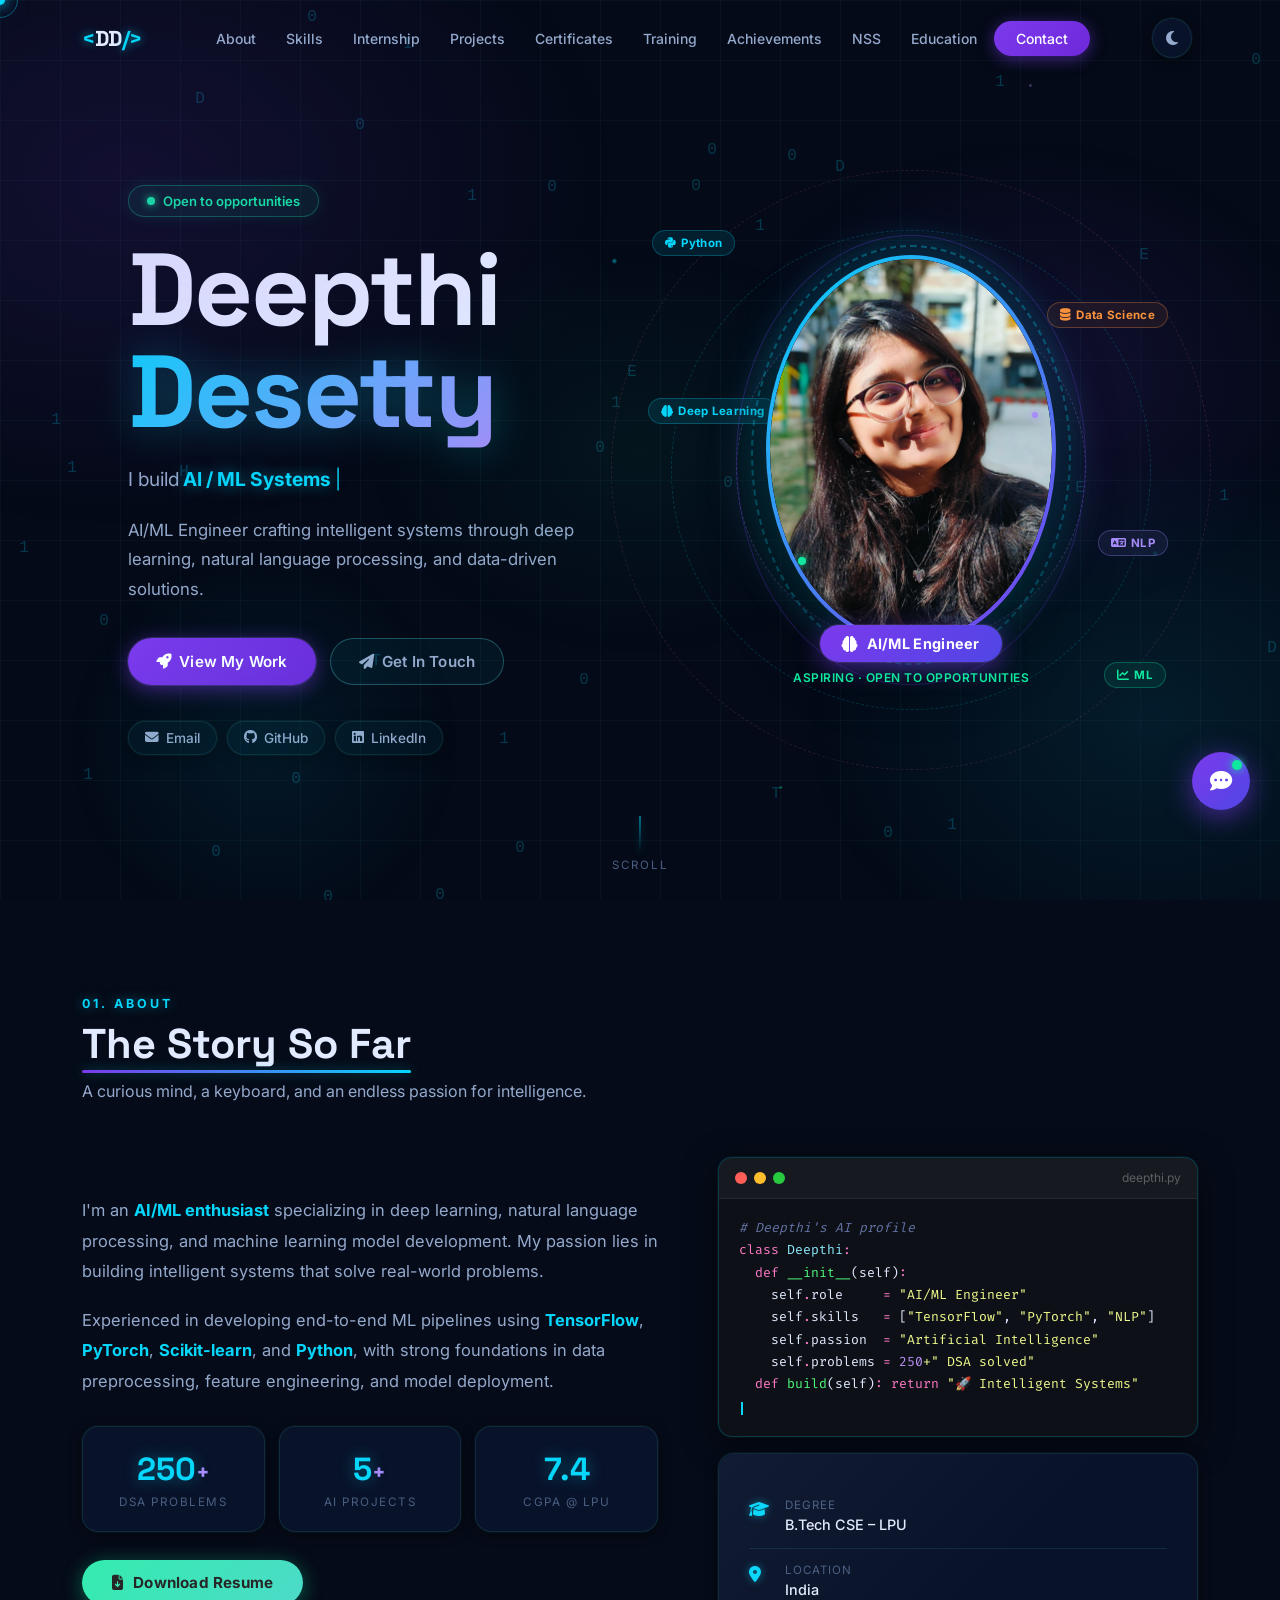
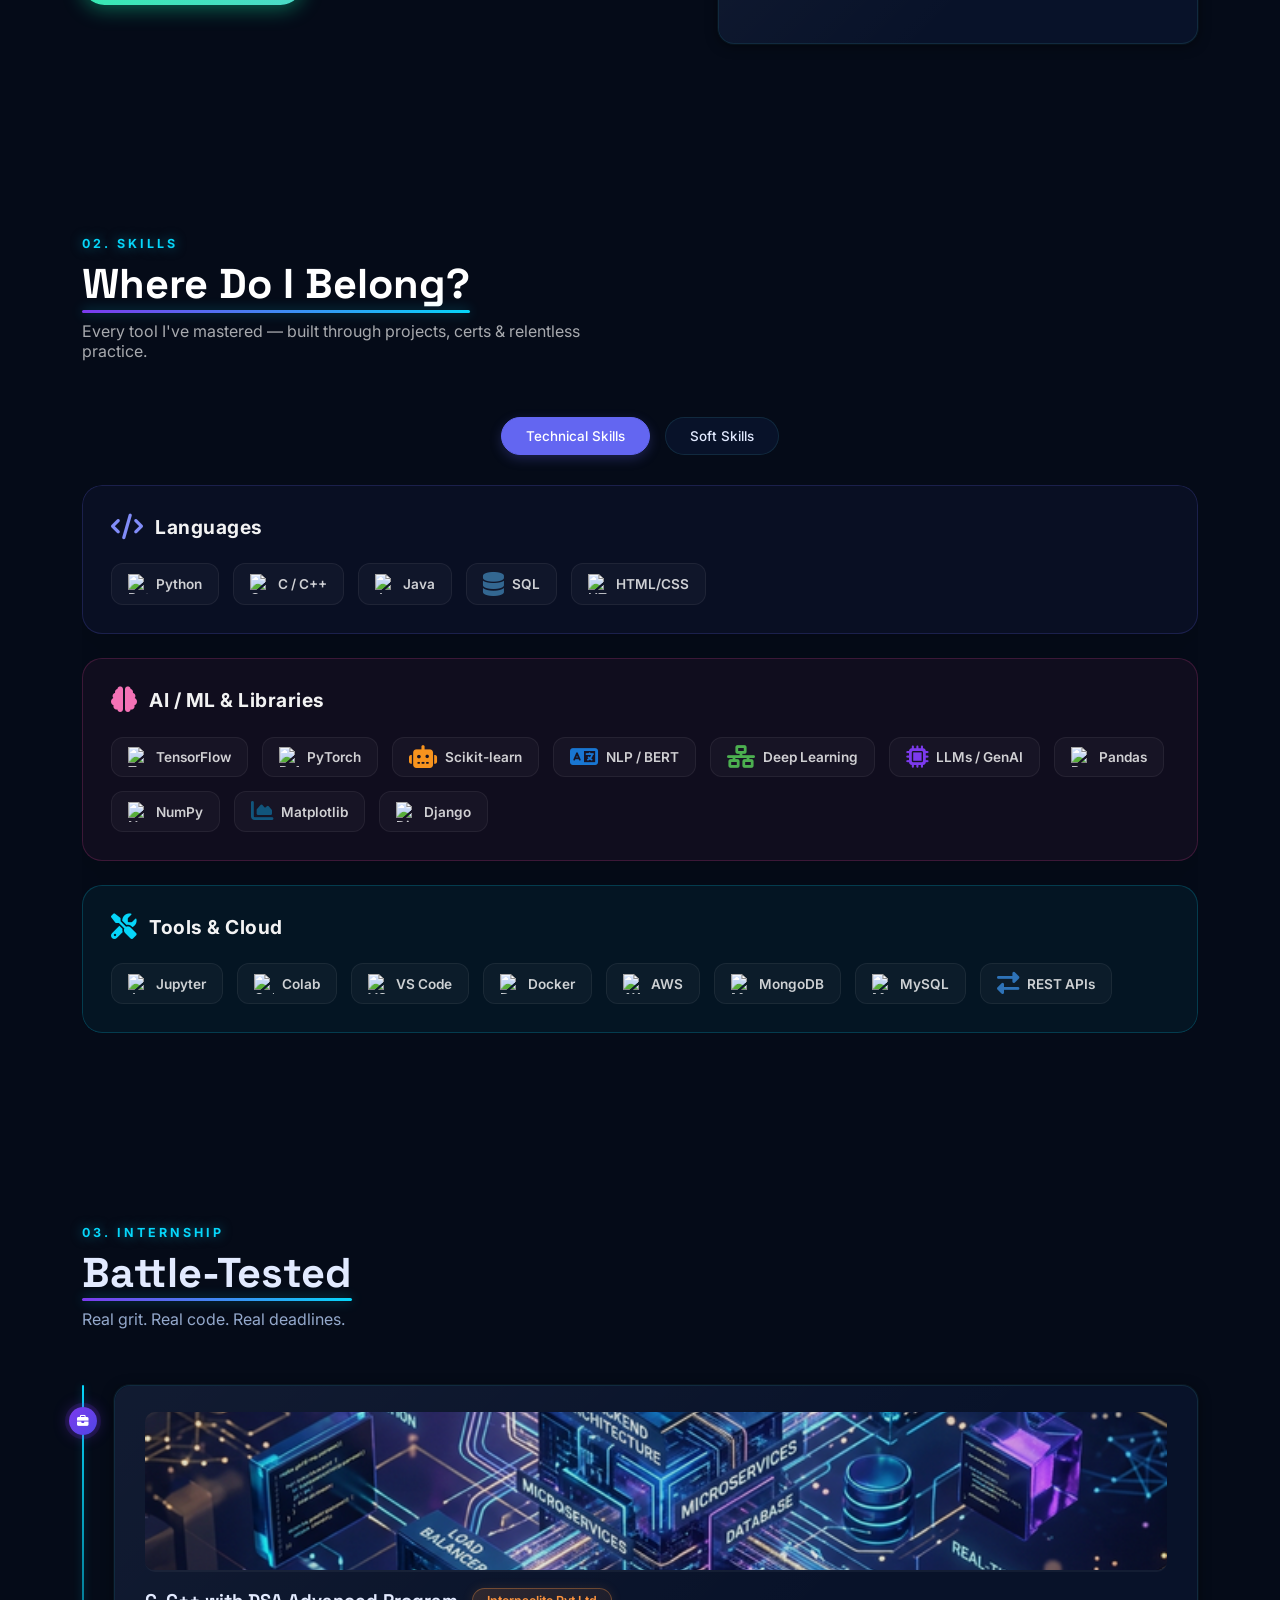
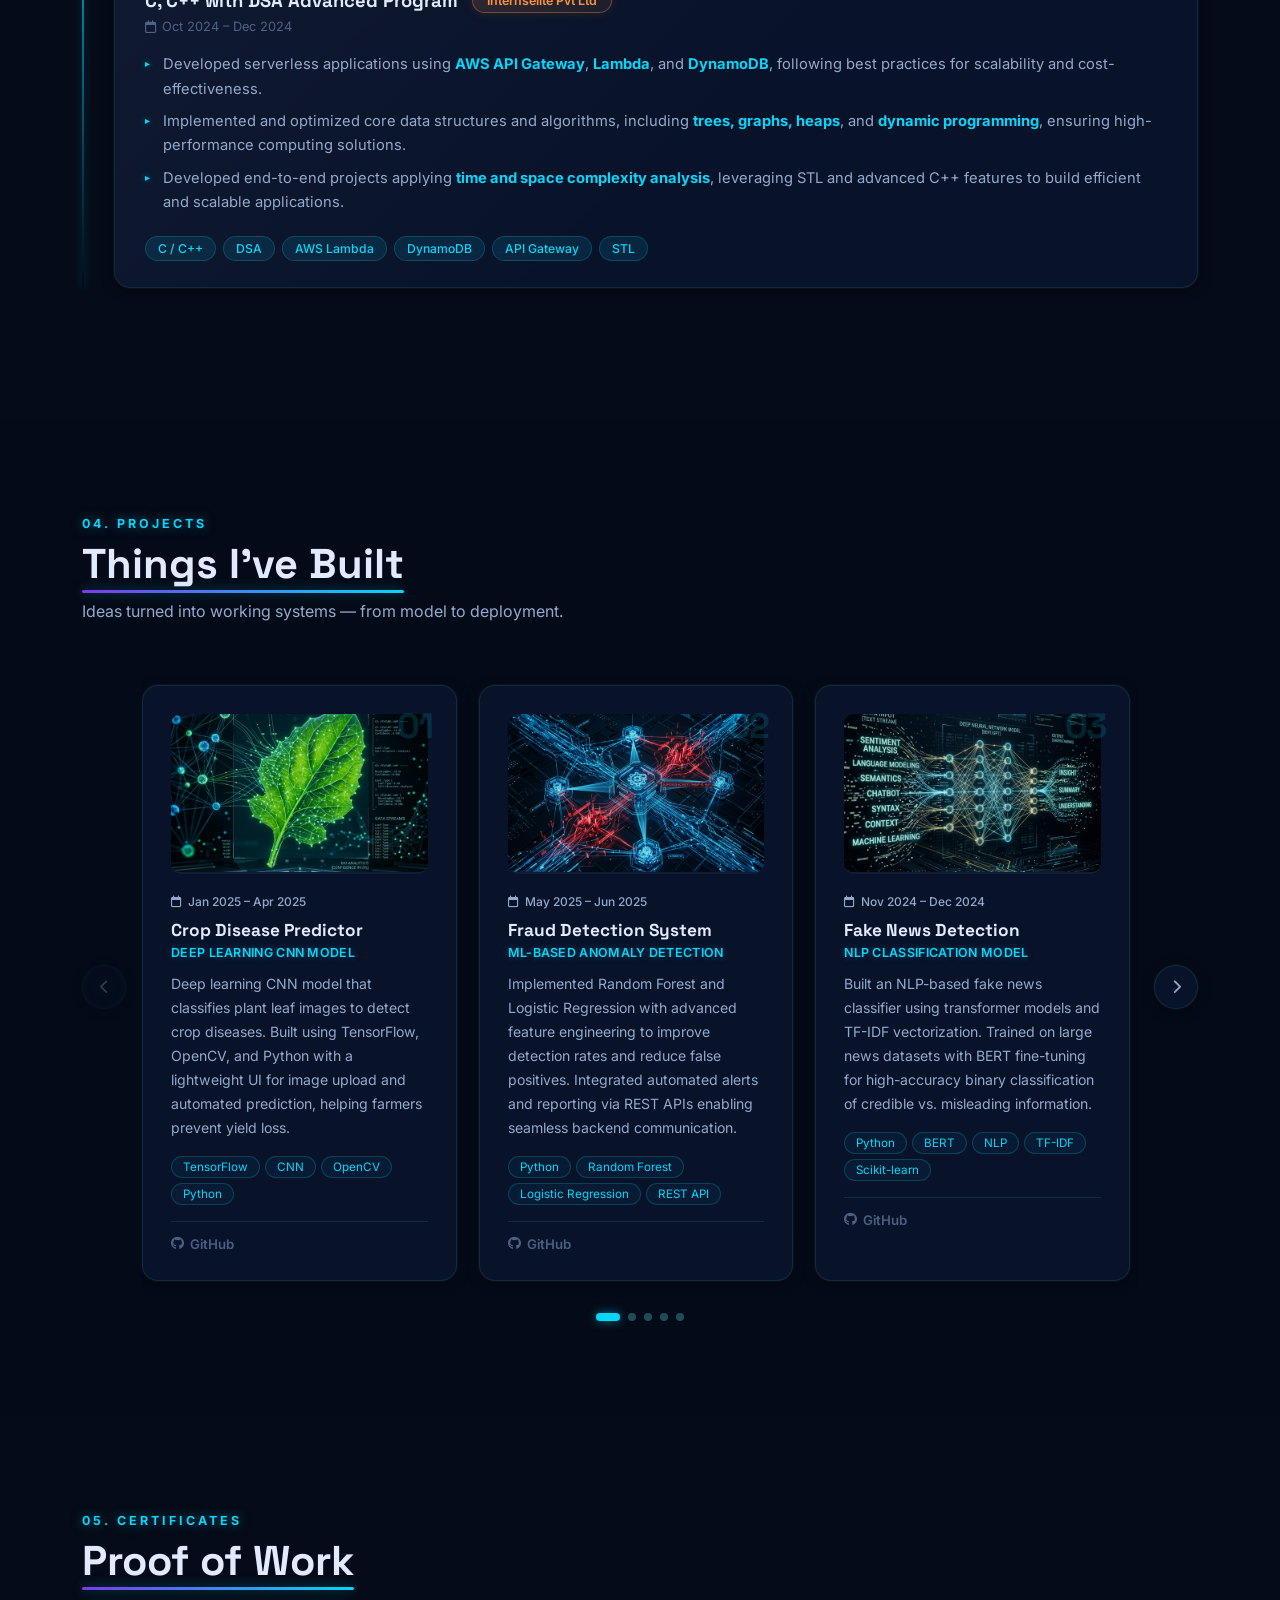
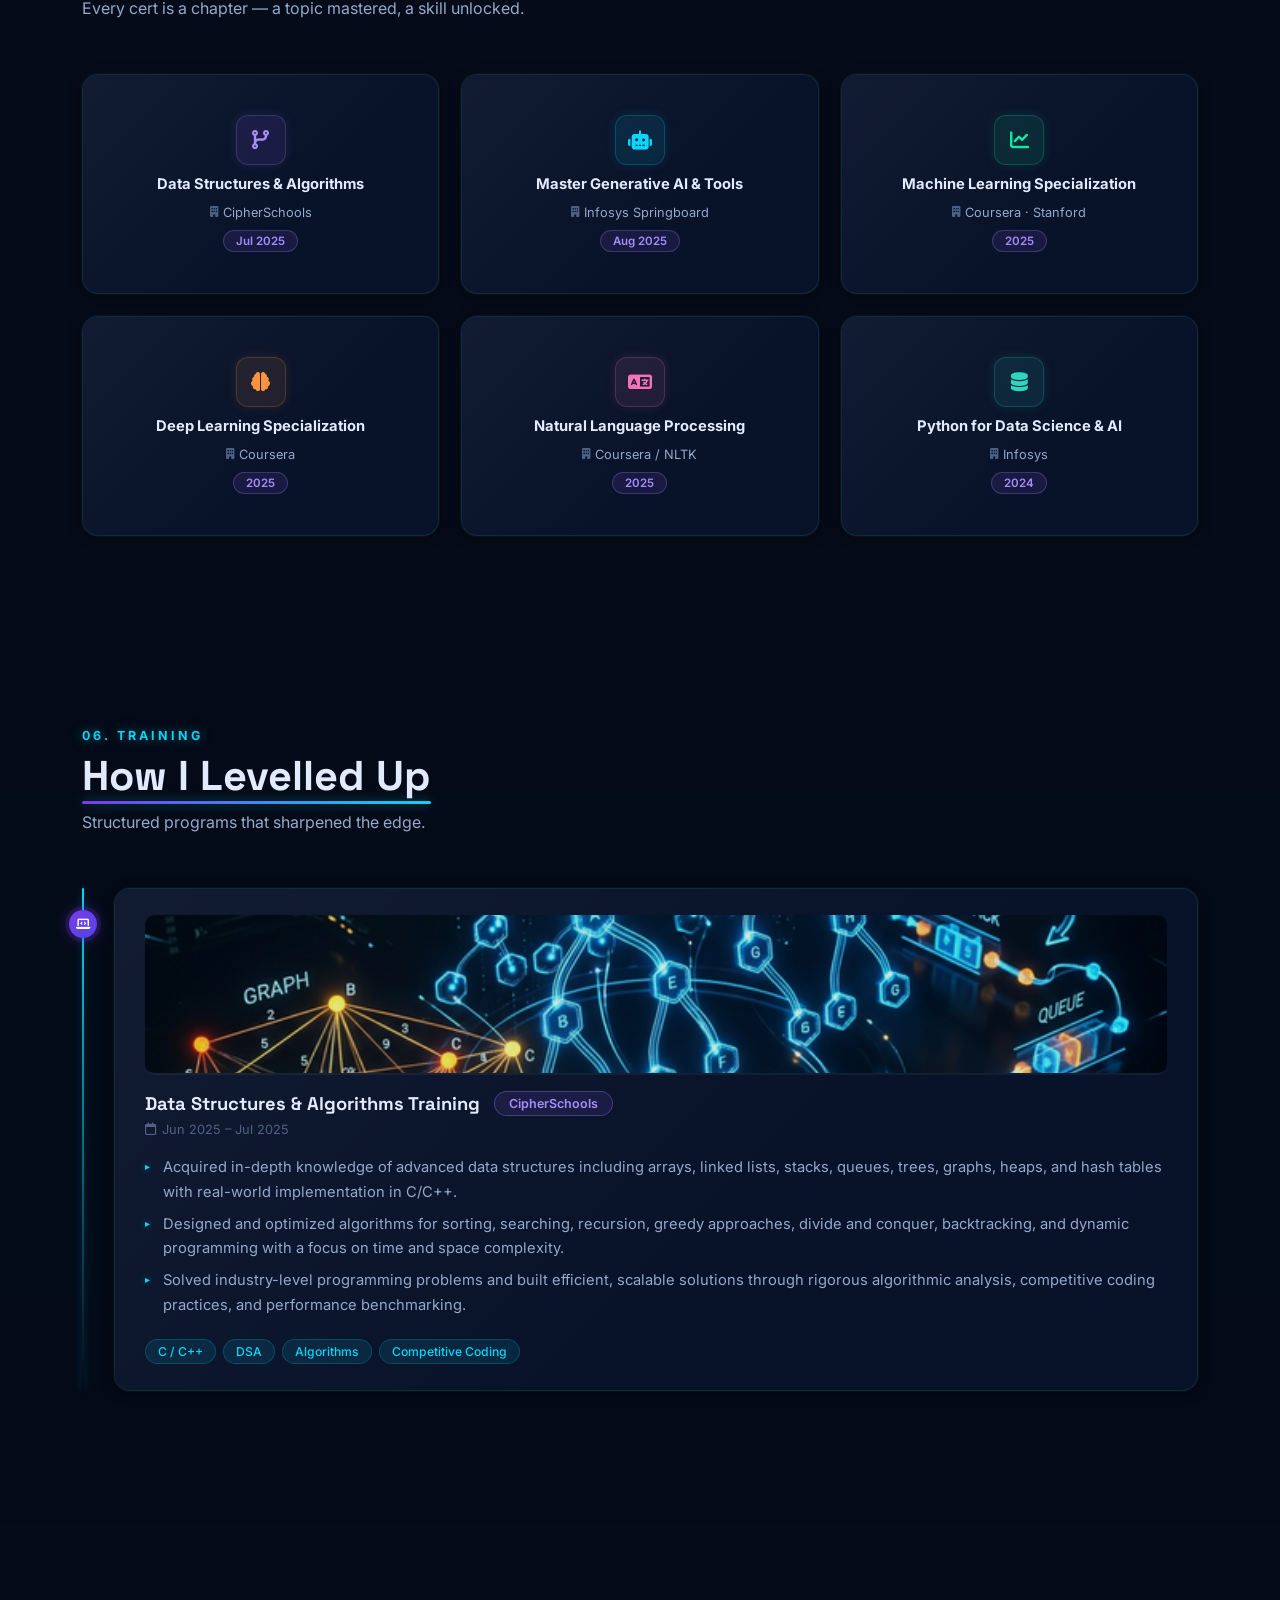
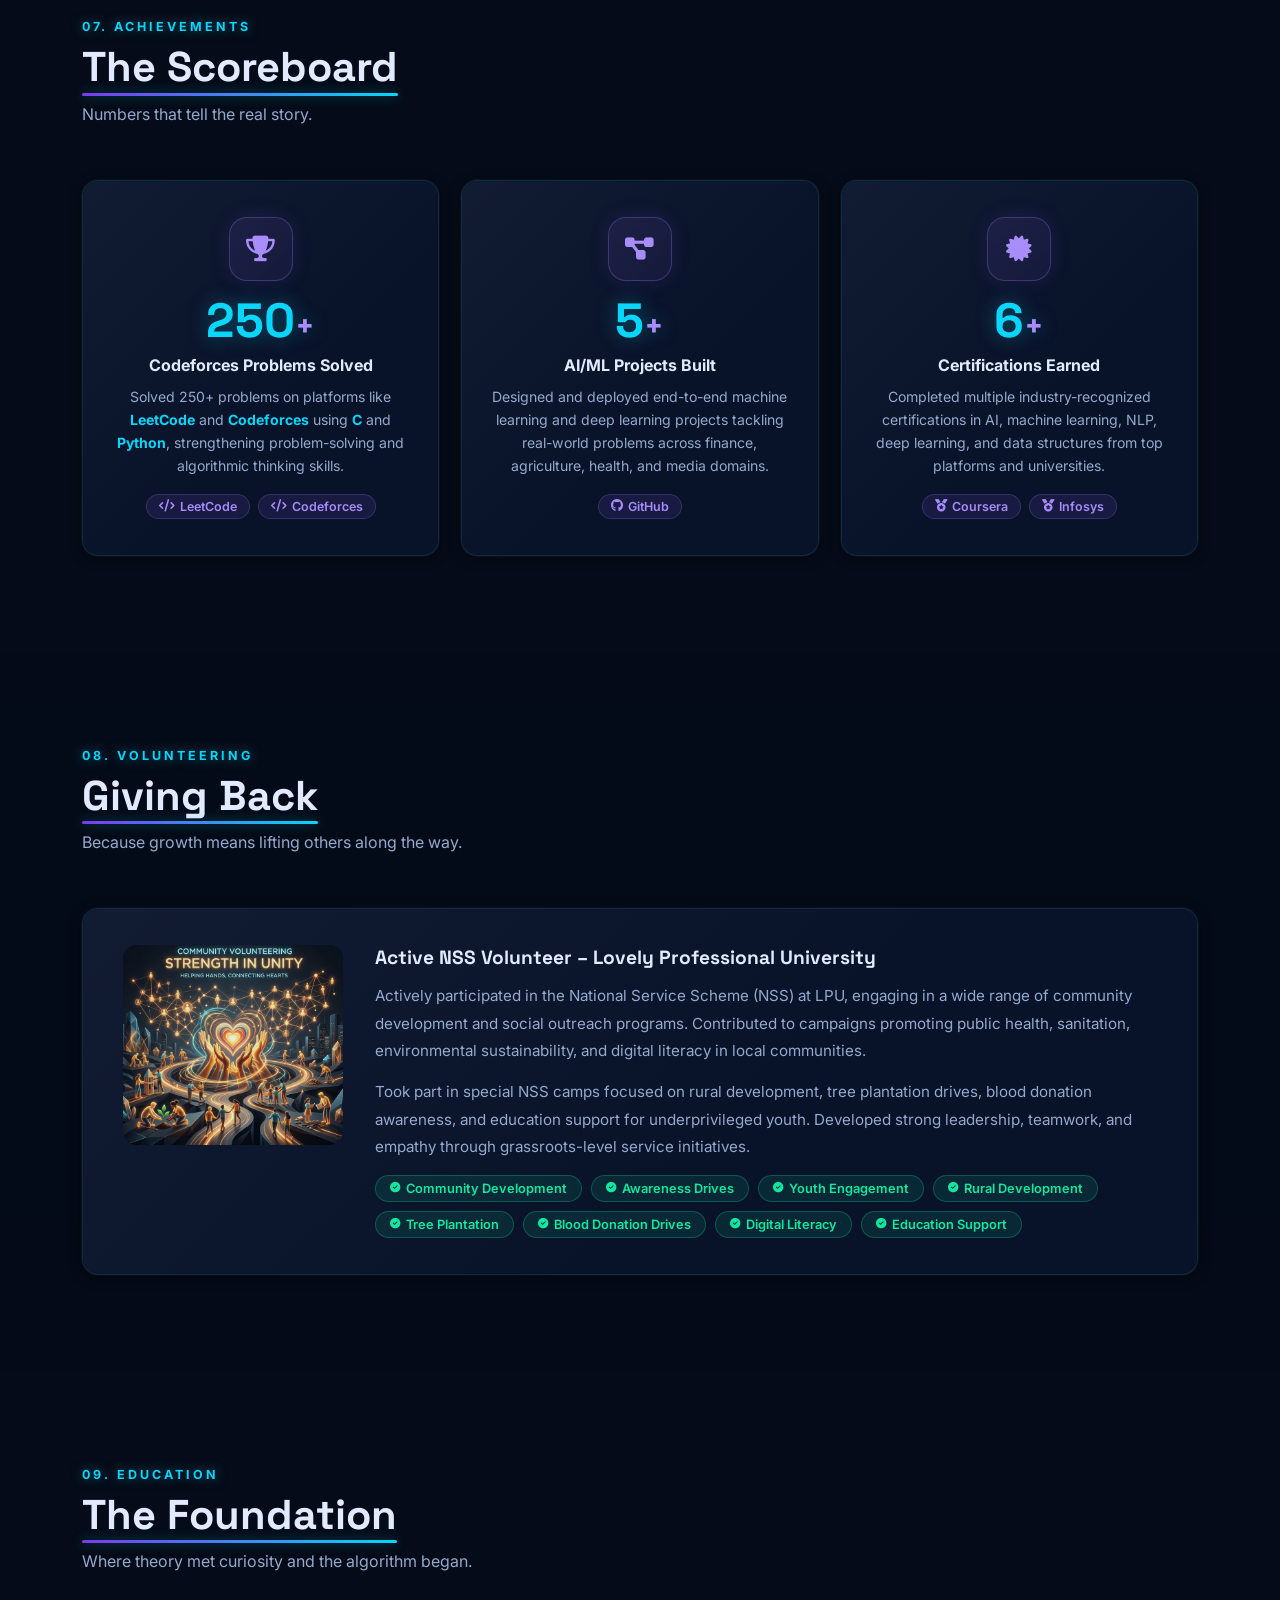
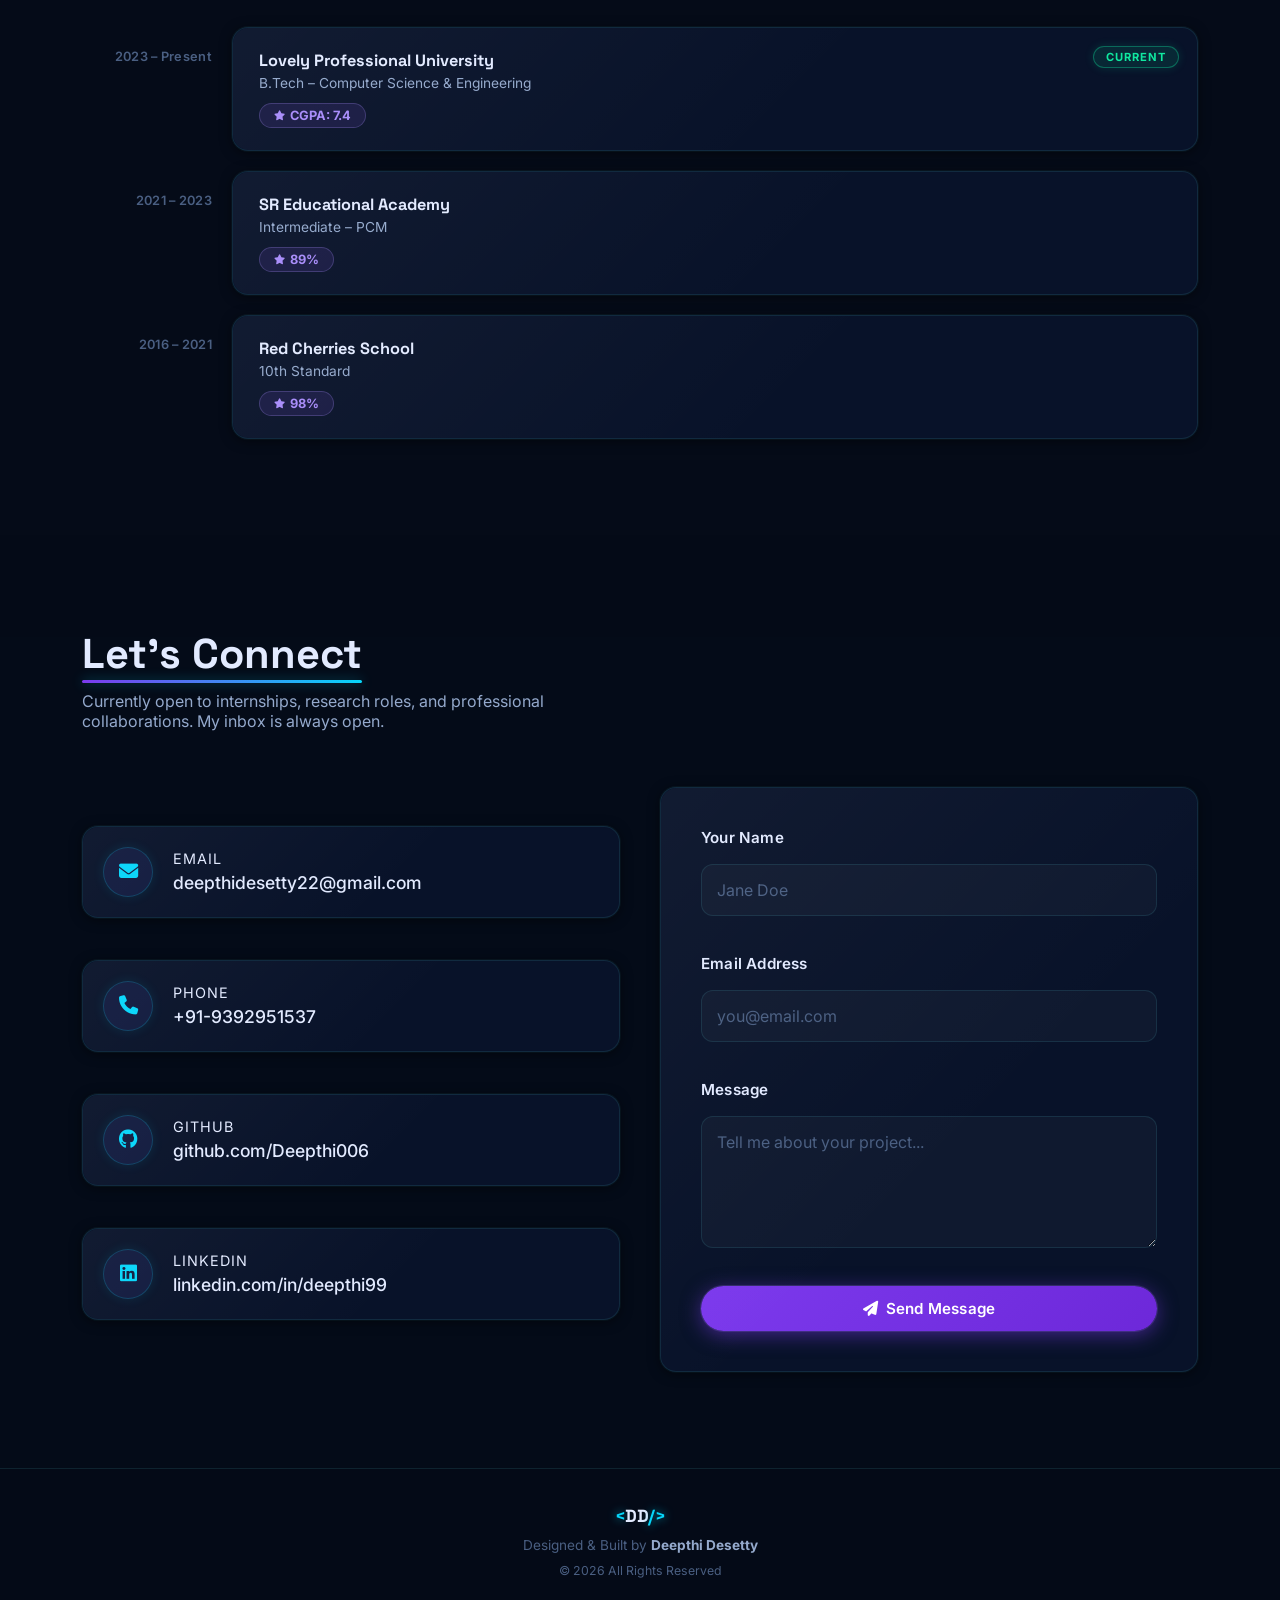
==== index.html @ 5fc59771 "Prepared for Vercel static deployment" ====
<!DOCTYPE html>
<html lang="en" data-theme="dark">
<head>
  <meta charset="UTF-8">
  <meta name="viewport" content="width=device-width, initial-scale=1.0">
  <title>Deepthi Desetty | AI/ML Engineer</title>
  <meta name="description" content="AI/ML Engineer specializing in Deep Learning, NLP, and Data Science. Portfolio of Deepthi Desetty.">
  <link rel="stylesheet" href="/static/style.css?v=18">
  <link href="https://fonts.googleapis.com/css2?family=Inter:wght@300;400;500;600;700;800&family=Space+Grotesk:wght@400;500;600;700&family=Fira+Code:wght@400;500&display=swap" rel="stylesheet">
  <link href="https://cdnjs.cloudflare.com/ajax/libs/font-awesome/6.5.0/css/all.min.css" rel="stylesheet">
  <!-- Three.js for 3D hero -->
  <script src="https://cdnjs.cloudflare.com/ajax/libs/three.js/r134/three.min.js"></script>
  <!-- Particles.js for background -->
  <script src="https://cdn.jsdelivr.net/npm/particles.js@2.0.0/particles.min.js"></script>
</head>
<body>

  <!-- Custom cursor -->
  <div class="cursor" id="cursor"></div>
  <div class="cursor-follower" id="cursorFollower"></div>
  
  <!-- Falling Matrix Text Background -->
  <canvas id="matrix-bg" style="position:fixed;inset:0;z-index:0;pointer-events:none;opacity:0.22;"></canvas>

  <!-- ===== NAVBAR ===== -->
  <header id="navbar">
    <nav>
      <a href="#" class="logo">
        <span class="logo-bracket">&lt;</span>DD<span class="logo-bracket">/&gt;</span>
      </a>
      <ul class="nav-links">
        <li><a href="#about"        class="nav-link">About</a></li>
        <li><a href="#skills"       class="nav-link">Skills</a></li>
        <li><a href="#internship"   class="nav-link">Internship</a></li>
        <li><a href="#projects"     class="nav-link">Projects</a></li>
        <li><a href="#certificates" class="nav-link">Certificates</a></li>
        <li><a href="#training"     class="nav-link">Training</a></li>
        <li><a href="#achievements" class="nav-link">Achievements</a></li>
        <li><a href="#nss"          class="nav-link">NSS</a></li>
        <li><a href="#education"    class="nav-link">Education</a></li>
        <li><a href="#contact"      class="nav-link nav-cta">Contact</a></li>
      </ul>
      <button class="theme-toggle" id="themeToggle" aria-label="Toggle theme" title="Toggle light/dark mode">
        <i class="fas fa-moon" id="themeIcon"></i>
      </button>
      <button class="hamburger" id="hamburger" aria-label="Toggle menu">
        <span></span><span></span><span></span>
      </button>
    </nav>
  </header>

  <!-- Mobile nav -->
  <div class="mobile-nav" id="mobileNav">
    <ul>
      <li><a href="#about"        class="mobile-link">About</a></li>
      <li><a href="#skills"       class="mobile-link">Skills</a></li>
      <li><a href="#internship"   class="mobile-link">Internship</a></li>
      <li><a href="#projects"     class="mobile-link">Projects</a></li>
      <li><a href="#certificates" class="mobile-link">Certificates</a></li>
      <li><a href="#training"     class="mobile-link">Training</a></li>
      <li><a href="#achievements" class="mobile-link">Achievements</a></li>
      <li><a href="#nss"          class="mobile-link">NSS</a></li>
      <li><a href="#education"    class="mobile-link">Education</a></li>
      <li><a href="#contact"      class="mobile-link">Contact</a></li>
    </ul>
  </div>

  <!-- ===== HERO ===== -->
  <section class="hero" id="home">
    <div class="hero-content">
      <div class="hero-badge reveal-up">
        <span class="badge-dot"></span>
        Open to opportunities
      </div>
      <h1 class="hero-name reveal-up">
        Deepthi<br><span class="name-highlight">Desetty</span>
      </h1>
      <div class="hero-roles reveal-up">
        <span class="role-static">I build </span>
        <span class="role-typed" id="typedText"></span>
        <span class="cursor-blink">|</span>
      </div>
      <p class="hero-desc reveal-up">
        AI/ML Engineer crafting intelligent systems through deep learning,
        natural language processing, and data-driven solutions.
      </p>
      <div class="hero-actions reveal-up">
        <a href="#projects" class="btn btn-primary">
          <i class="fas fa-rocket"></i> View My Work
        </a>
        <a href="#contact" class="btn btn-outline">
          <i class="fas fa-paper-plane"></i> Get In Touch
        </a>
      </div>
      <div class="hero-socials reveal-up">
        <a href="mailto:deepthidesetty22@gmail.com" class="social-pill">
          <i class="fas fa-envelope"></i> Email
        </a>
        <a href="https://github.com/Deepthi006" target="_blank" class="social-pill">
          <i class="fab fa-github"></i> GitHub
        </a>
        <a href="https://linkedin.com/in/deepthi99" target="_blank" class="social-pill">
          <i class="fab fa-linkedin"></i> LinkedIn
        </a>
      </div>
    </div>
    <div class="hero-visual profile-hero-wrap">
      <!-- THREE.JS 3D CANVAS -->
      <canvas id="hero-3d-canvas" style="position:absolute;inset:0;width:100%;height:100%;pointer-events:none;z-index:0;"></canvas>

      <div class="orbit-ring ring-1"></div>
      <div class="orbit-ring ring-2"></div>
      <div class="orbit-ring ring-3"></div>
      
      <div class="hero-oval-container">
        <div class="oval-glow-ring ring-a"></div>
        <div class="oval-glow-ring ring-b"></div>
        <div class="profile-oval">
          <img src="/static/profile.jpeg" alt="Deepthi Desetty" class="profile-img" id="profileImg"
               onerror="this.style.display='none';document.getElementById('profileFallback').style.display='flex'">
          <div class="profile-fallback" id="profileFallback">
            <i class="fas fa-user-astronaut"></i>
          </div>
          <span class="oval-particle p1"></span>
          <span class="oval-particle p2"></span>
          <span class="oval-particle p3"></span>
          <span class="oval-particle p4"></span>
        </div>
        <div class="profile-badge">
          <div class="badge-inner"><i class="fas fa-brain"></i><span>AI/ML Engineer</span></div>
          <div class="badge-sub">Aspiring · Open to Opportunities</div>
        </div>
      </div>
      <div class="float-tag ft-1"><i class="fab fa-python"></i> Python</div>
      <div class="float-tag ft-2"><i class="fas fa-brain"></i> Deep Learning</div>
      <div class="float-tag ft-3"><i class="fas fa-language"></i> NLP</div>
      <div class="float-tag ft-4"><i class="fas fa-chart-line"></i> ML</div>
      <div class="float-tag ft-5"><i class="fas fa-database"></i> Data Science</div>
    </div>
    <div class="scroll-indicator">
      <div class="scroll-line"></div>
      <span>Scroll</span>
    </div>
  </section>

  <!-- ===== ABOUT ===== -->
  <section id="about" class="section">
    <div class="container">
      <div class="section-header reveal-up">
        <span class="section-label">01. About</span>
        <h2 class="section-title">The Story So Far</h2>
        <p class="section-sub">A curious mind, a keyboard, and an endless passion for intelligence.</p>
      </div>
      <div class="about-grid-3">
        <div class="about-text reveal-left">
          <p>
            I'm an <strong>AI/ML enthusiast</strong> specializing in deep learning, natural language
            processing, and machine learning model development. My passion lies in building
            intelligent systems that solve real-world problems.
          </p>
          <p>
            Experienced in developing end-to-end ML pipelines using <strong>TensorFlow</strong>,
            <strong>PyTorch</strong>, <strong>Scikit-learn</strong>, and <strong>Python</strong>,
            with strong foundations in data preprocessing, feature engineering, and model deployment.
          </p>
          <div class="about-stats">
            <div class="stat-box">
              <span class="stat-num">250</span><span class="stat-plus">+</span>
              <span class="stat-label">DSA Problems</span>
            </div>
            <div class="stat-box">
              <span class="stat-num">5</span><span class="stat-plus">+</span>
              <span class="stat-label">AI Projects</span>
            </div>
            <div class="stat-box">
              <span class="stat-num">7.4</span>
              <span class="stat-label">CGPA @ LPU</span>
            </div>
          </div>
          <!-- Download Resume -->
          <div class="resume-download-wrap">
            <a href="/static/resume.pdf" download="Deepthi_Desetty_CV.pdf" target="_blank" class="btn btn-resume" id="resumeBtn">
              <i class="fas fa-file-arrow-down"></i> Download Resume
              <span class="resume-pulse"></span>
            </a>
          </div>
        </div>

        <!-- Center: Code Terminal -->
        <div class="about-terminal reveal-up">
          <div class="code-terminal">
            <div class="terminal-bar">
              <span class="tb-dot tb-red"></span>
              <span class="tb-dot tb-yellow"></span>
              <span class="tb-dot tb-green"></span>
              <span class="tb-title">deepthi.py</span>
            </div>
            <div class="terminal-body" id="codeTerminal"></div>
          </div>
          <div class="info-card surface-card" style="margin-top:16px;">
            <div class="info-row"><i class="fas fa-graduation-cap"></i>
              <div><span class="info-label">Degree</span><span class="info-value">B.Tech CSE – LPU</span></div>
            </div>
            <div class="info-row"><i class="fas fa-map-marker-alt"></i>
              <div><span class="info-label">Location</span><span class="info-value">India</span></div>
            </div>
          </div>
        </div>


      </div>
    </div>
  </section>

  <!-- ===== SKILLS ===== -->
  <section id="skills" class="section skills-section" style="background: transparent;">
    <div class="container" style="position:relative;z-index:2;">
      <div class="section-header reveal-up">
        <span class="section-label">02. Skills</span>
        <h2 class="section-title" style="color:#fff;">Where Do I Belong?</h2>
        <p class="section-sub" style="color:rgba(255,255,255,0.65);">Every tool I've mastered — built through projects, certs &amp; relentless practice.</p>
      </div>
      <!-- SKILL TABS -->
      <div class="skill-tabs reveal-right" style="display:flex; gap:15px; justify-content:center; margin-bottom:30px;">
        <button class="skill-tab-btn active" data-tab="technical">Technical Skills</button>
        <button class="skill-tab-btn" data-tab="soft">Soft Skills</button>
      </div>

      <!-- TECHNICAL SKILLS PANEL -->
      <div class="skill-tab-panel active reveal-left" id="tab-technical">
        <div class="skills-bento">
          
          <!-- Category: Languages -->
          <div class="bento-card bento-wide" style="--bg:rgba(99,102,241,0.05); --border:rgba(99,102,241,0.2)">
            <div class="bento-header">
              <i class="fas fa-code" style="color:#818cf8"></i> <h3>Languages</h3>
            </div>
            <div class="bento-items">
              <div class="b-item"><img src="https://cdn.jsdelivr.net/gh/devicons/devicon/icons/python/python-original.svg" alt="Python"><span>Python</span></div>
              <div class="b-item"><img src="https://cdn.jsdelivr.net/gh/devicons/devicon/icons/cplusplus/cplusplus-original.svg" alt="C++"><span>C / C++</span></div>
              <div class="b-item"><img src="https://cdn.jsdelivr.net/gh/devicons/devicon/icons/java/java-original.svg" alt="Java"><span>Java</span></div>
              <div class="b-item"><i class="fas fa-database" style="color:#336791; font-size:1.5rem"></i><span>SQL</span></div>
              <div class="b-item"><img src="https://cdn.jsdelivr.net/gh/devicons/devicon/icons/html5/html5-original.svg" alt="HTML/CSS"><span>HTML/CSS</span></div>
            </div>
          </div>

          <!-- Category: AI/ML & Libraries — WIDE -->
          <div class="bento-card bento-wide" style="--bg:rgba(236,72,153,0.05); --border:rgba(236,72,153,0.2)">
            <div class="bento-header">
              <i class="fas fa-brain" style="color:#f472b6"></i> <h3>AI / ML &amp; Libraries</h3>
            </div>
            <div class="bento-items">
              <div class="b-item"><img src="https://cdn.jsdelivr.net/gh/devicons/devicon/icons/tensorflow/tensorflow-original.svg" alt="TensorFlow"><span>TensorFlow</span></div>
              <div class="b-item"><img src="https://cdn.jsdelivr.net/gh/devicons/devicon/icons/pytorch/pytorch-original.svg" alt="PyTorch"><span>PyTorch</span></div>
              <div class="b-item"><i class="fas fa-robot" style="color:#f7931e;font-size:1.4rem"></i><span>Scikit-learn</span></div>
              <div class="b-item"><i class="fas fa-language" style="color:#1976d2;font-size:1.4rem"></i><span>NLP / BERT</span></div>
              <div class="b-item"><i class="fas fa-network-wired" style="color:#4caf50;font-size:1.4rem"></i><span>Deep Learning</span></div>
              <div class="b-item"><i class="fas fa-microchip" style="color:#7c3aed;font-size:1.4rem"></i><span>LLMs / GenAI</span></div>
              <div class="b-item"><img src="https://cdn.jsdelivr.net/gh/devicons/devicon/icons/pandas/pandas-original.svg" alt="Pandas"><span>Pandas</span></div>
              <div class="b-item"><img src="https://cdn.jsdelivr.net/gh/devicons/devicon/icons/numpy/numpy-original.svg" alt="NumPy"><span>NumPy</span></div>
              <div class="b-item"><i class="fas fa-chart-area" style="color:#11557c;font-size:1.4rem"></i><span>Matplotlib</span></div>
              <div class="b-item"><img src="https://cdn.jsdelivr.net/gh/devicons/devicon/icons/django/django-plain.svg" alt="Django"><span>Django</span></div>
            </div>
          </div>

          <!-- Category: Tools & Cloud — WIDE -->
          <div class="bento-card bento-wide" style="--bg:rgba(6,214,250,0.05); --border:rgba(6,214,250,0.2)">
            <div class="bento-header">
              <i class="fas fa-tools" style="color:#06d6fa"></i> <h3>Tools &amp; Cloud</h3>
            </div>
            <div class="bento-items">
              <div class="b-item"><img src="https://cdn.jsdelivr.net/gh/devicons/devicon/icons/jupyter/jupyter-original.svg" alt="Jupyter"><span>Jupyter</span></div>
              <div class="b-item"><img src="https://upload.wikimedia.org/wikipedia/commons/d/d0/Google_Colaboratory_SVG_Logo.svg" alt="Colab"><span>Colab</span></div>
              <div class="b-item"><img src="https://cdn.jsdelivr.net/gh/devicons/devicon/icons/vscode/vscode-original.svg" alt="VS Code"><span>VS Code</span></div>
              <div class="b-item"><img src="https://cdn.jsdelivr.net/gh/devicons/devicon/icons/docker/docker-original.svg" alt="Docker"><span>Docker</span></div>
              <div class="b-item"><img src="https://cdn.jsdelivr.net/gh/devicons/devicon/icons/amazonwebservices/amazonwebservices-original-wordmark.svg" alt="AWS"><span>AWS</span></div>
              <div class="b-item"><img src="https://cdn.jsdelivr.net/gh/devicons/devicon/icons/mongodb/mongodb-original.svg" alt="MongoDB"><span>MongoDB</span></div>
              <div class="b-item"><img src="https://cdn.jsdelivr.net/gh/devicons/devicon/icons/mysql/mysql-original.svg" alt="MySQL"><span>MySQL</span></div>
              <div class="b-item"><i class="fas fa-exchange-alt" style="color:#2e73b8;font-size:1.4rem"></i><span>REST APIs</span></div>
            </div>
          </div>

        </div>
      </div>

      <!-- SOFT SKILLS PANEL -->
      <div class="skill-tab-panel reveal-right" id="tab-soft">
        <div class="skills-bento soft-skills" style="max-width:800px; margin:0 auto; display:block;">
          <!-- Category: Soft Skills (Moved to its own tab) -->
          <div class="bento-card bento-wide" style="--bg:rgba(244,114,182,0.05); --border:rgba(244,114,182,0.2)">
            <div class="bento-header">
              <i class="fas fa-lightbulb" style="color:#f472b6"></i> <h3>Soft Skills</h3>
            </div>
            <div class="bento-items">
              <div class="b-item"><i class="fas fa-comments" style="color:#f472b6;font-size:1.3rem"></i><span>Communication</span></div>
              <div class="b-item"><i class="fas fa-users" style="color:#a78bfa;font-size:1.3rem"></i><span>Teamwork</span></div>
              <div class="b-item"><i class="fas fa-puzzle-piece" style="color:#34d399;font-size:1.3rem"></i><span>Problem Solving</span></div>
              <div class="b-item"><i class="fas fa-clock" style="color:#fbbf24;font-size:1.3rem"></i><span>Time Management</span></div>
              <div class="b-item"><i class="fas fa-sync-alt" style="color:#06d6fa;font-size:1.3rem"></i><span>Adaptability</span></div>
              <div class="b-item"><i class="fas fa-user-tie" style="color:#fb923c;font-size:1.3rem"></i><span>Leadership</span></div>
            </div>
          </div>
        </div>
      </div>
    </div>
  </section>

  <!-- ===== INTERNSHIP ===== -->
  <section id="internship" class="section">
    <div class="container">
      <div class="section-header reveal-up">
        <span class="section-label">03. Internship</span>
        <h2 class="section-title">Battle-Tested</h2>
        <p class="section-sub">Real grit. Real code. Real deadlines.</p>
      </div>
      <div class="timeline">
        <div class="timeline-item reveal-left" style="--delay:0s">
          <div class="timeline-marker"><i class="fas fa-briefcase"></i></div>
          <div class="timeline-card surface-card levitate" style="animation-delay:0.1s; animation-duration:14s;">
            <img src="/static/images/internship3.png" alt="SWE Internship" class="card-img">
            <div class="timeline-header">
              <h3>C, C++ with DSA Advanced Program</h3>
              <span class="company-badge intern-badge">Internselite Pvt Ltd</span>
            </div>
            <span class="timeline-date"><i class="far fa-calendar"></i> Oct 2024 – Dec 2024</span>
            <ul class="timeline-list">
              <li>Developed serverless applications using <strong>AWS API Gateway</strong>, <strong>Lambda</strong>, and <strong>DynamoDB</strong>, following best practices for scalability and cost-effectiveness.</li>
              <li>Implemented and optimized core data structures and algorithms, including <strong>trees, graphs, heaps</strong>, and <strong>dynamic programming</strong>, ensuring high-performance computing solutions.</li>
              <li>Developed end-to-end projects applying <strong>time and space complexity analysis</strong>, leveraging STL and advanced C++ features to build efficient and scalable applications.</li>
            </ul>
            <div class="exp-tags">
              <span>C / C++</span>
              <span>DSA</span>
              <span>AWS Lambda</span>
              <span>DynamoDB</span>
              <span>API Gateway</span>
              <span>STL</span>
            </div>
          </div>
        </div>
      </div>
    </div>
  </section>

  <!-- ===== PROJECTS ===== -->
  <section id="projects" class="section section-alt">
    <div class="container">
      <div class="section-header reveal-up">
        <span class="section-label">04. Projects</span>
        <h2 class="section-title">Things I've Built</h2>
        <p class="section-sub">Ideas turned into working systems — from model to deployment.</p>
      </div>

      <!-- PROJECT CAROUSEL -->
      <div class="project-carousel-wrap reveal-up">
        <button class="carousel-btn carousel-prev" id="projPrev" aria-label="Previous project">
          <i class="fas fa-chevron-left"></i>
        </button>
        <div class="project-carousel" id="projectCarousel">

          <!-- Project 1 -->
          <div class="project-slide">
            <div class="project-card surface-card">
              <img src="/static/images/crop_cnn.png" alt="Crop Disease Predictor" class="card-img">
              <div class="project-number">01</div>
              <div class="proj-date"><i class="far fa-calendar"></i> Jan 2025 – Apr 2025</div>
              <h3>Crop Disease Predictor</h3>
              <p class="project-sub">Deep Learning CNN Model</p>
              <p class="project-desc">Deep learning CNN model that classifies plant leaf images to detect crop diseases. Built using TensorFlow, OpenCV, and Python with a lightweight UI for image upload and automated prediction, helping farmers prevent yield loss.</p>
              <div class="project-stack">
                <span>TensorFlow</span><span>CNN</span><span>OpenCV</span><span>Python</span>
              </div>
              <div class="project-links">
                <a href="https://github.com/Deepthi006" target="_blank" class="proj-link">
                  <i class="fab fa-github"></i> GitHub
                </a>
              </div>
            </div>
          </div>

          <!-- Project 2 -->
          <div class="project-slide">
            <div class="project-card surface-card">
              <img src="/static/images/fraud_ai.png" alt="Fraud Detection System" class="card-img">
              <div class="project-number">02</div>
              <div class="proj-date"><i class="far fa-calendar"></i> May 2025 – Jun 2025</div>
              <h3>Fraud Detection System</h3>
              <p class="project-sub">ML-Based Anomaly Detection</p>
              <p class="project-desc">Implemented Random Forest and Logistic Regression with advanced feature engineering to improve detection rates and reduce false positives. Integrated automated alerts and reporting via REST APIs enabling seamless backend communication.</p>
              <div class="project-stack">
                <span>Python</span><span>Random Forest</span><span>Logistic Regression</span><span>REST API</span>
              </div>
              <div class="project-links">
                <a href="https://github.com/Deepthi006" target="_blank" class="proj-link">
                  <i class="fab fa-github"></i> GitHub
                </a>
              </div>
            </div>
          </div>

          <!-- Project 3 -->
          <div class="project-slide">
            <div class="project-card surface-card">
              <img src="/static/images/fake_news.png" alt="Fake News Detection" class="card-img">
              <div class="project-number">03</div>
              <div class="proj-date"><i class="far fa-calendar"></i> Nov 2024 – Dec 2024</div>
              <h3>Fake News Detection</h3>
              <p class="project-sub">NLP Classification Model</p>
              <p class="project-desc">Built an NLP-based fake news classifier using transformer models and TF-IDF vectorization. Trained on large news datasets with BERT fine-tuning for high-accuracy binary classification of credible vs. misleading information.</p>
              <div class="project-stack">
                <span>Python</span><span>BERT</span><span>NLP</span><span>TF-IDF</span><span>Scikit-learn</span>
              </div>
              <div class="project-links">
                <a href="https://github.com/Deepthi006" target="_blank" class="proj-link">
                  <i class="fab fa-github"></i> GitHub
                </a>
              </div>
            </div>
          </div>

          <!-- Project 4 -->
          <div class="project-slide">
            <div class="project-card surface-card">
              <img src="/static/images/stock_app.png" alt="Stock Prediction App" class="card-img">
              <div class="project-number">04</div>
              <div class="proj-date"><i class="far fa-calendar"></i> Aug 2024 – Oct 2024</div>
              <h3>Stock Prediction App</h3>
              <p class="project-sub">Time-Series Forecasting</p>
              <p class="project-desc">Built a stock market prediction application combining LSTM neural networks with ARIMA statistical models for multi-horizon forecasting. Deployed with a React.js frontend and Django REST API backend for real-time predictions.</p>
              <div class="project-stack">
                <span>LSTM</span><span>ARIMA</span><span>React.js</span><span>Django</span><span>Python</span>
              </div>
              <div class="project-links">
                <a href="https://github.com/Deepthi006" target="_blank" class="proj-link">
                  <i class="fab fa-github"></i> GitHub
                </a>
              </div>
            </div>
          </div>

          <!-- Project 5 -->
          <div class="project-slide">
            <div class="project-card surface-card">
              <img src="/static/images/peaceful_mind.png" alt="Peaceful Mind App" class="card-img">
              <div class="project-number">05</div>
              <div class="proj-date"><i class="far fa-calendar"></i> Jun 2024 – Jul 2024</div>
              <h3>Peaceful Mind App</h3>
              <p class="project-sub">Mental Health AI Companion</p>
              <p class="project-desc">Designed a sentiment-aware mental health companion that analyzes user journal entries using NLP to detect emotional trends, then suggests personalized guided meditation and mindfulness exercises through a conversational interface.</p>
              <div class="project-stack">
                <span>NLP</span><span>Sentiment Analysis</span><span>Python</span><span>Flask</span>
              </div>
              <div class="project-links">
                <a href="https://github.com/Deepthi006" target="_blank" class="proj-link">
                  <i class="fab fa-github"></i> GitHub
                </a>
              </div>
            </div>
          </div>

        </div><!-- /project-carousel -->
        <button class="carousel-btn carousel-next" id="projNext" aria-label="Next project">
          <i class="fas fa-chevron-right"></i>
        </button>
      </div><!-- /project-carousel-wrap -->

      <!-- Dots -->
      <div class="carousel-dots" id="projDots"></div>

    </div>
  </section>

  <!-- ===== CERTIFICATES ===== -->
  <section id="certificates" class="section">
    <div class="container">
      <div class="section-header reveal-up">
        <span class="section-label">05. Certificates</span>
        <h2 class="section-title">Proof of Work</h2>
        <p class="section-sub">Every cert is a chapter — a topic mastered, a skill unlocked.</p>
      </div>
      <div class="cert-flip-grid">

        <!-- Cert 1 -->
        <div class="cert-flip reveal-left" style="--delay:0s">
          <div class="cert-flip-inner">
            <div class="cert-flip-front surface-card">
              <div class="cert-icon ci-purple"><i class="fas fa-code-branch"></i></div>
              <h3>Data Structures &amp; Algorithms</h3>
              <p class="cert-issuer"><i class="fas fa-building"></i> CipherSchools</p>
              <span class="cert-date">Jul 2025</span>
            </div>
            <div class="cert-flip-back">
              <i class="fas fa-code-branch cert-back-icon ci-purple-text"></i>
              <h4>What I Learned</h4>
              <p>Advanced DSA: trees, graphs, heaps, dynamic programming, and competitive coding in C/C++.</p>
              <span class="cert-back-badge">CipherSchools</span>
            </div>
          </div>
        </div>

        <!-- Cert 2 -->
        <div class="cert-flip reveal-up" style="--delay:0.1s">
          <div class="cert-flip-inner">
            <div class="cert-flip-front surface-card">
              <div class="cert-icon ci-blue"><i class="fas fa-robot"></i></div>
              <h3>Master Generative AI &amp; Tools</h3>
              <p class="cert-issuer"><i class="fas fa-building"></i> Infosys Springboard</p>
              <span class="cert-date">Aug 2025</span>
            </div>
            <div class="cert-flip-back">
              <i class="fas fa-robot cert-back-icon ci-blue-text"></i>
              <h4>What I Learned</h4>
              <p>LLMs, prompt engineering, GenAI tools, Hugging Face, and real-world AI application development.</p>
              <span class="cert-back-badge">Infosys Springboard</span>
            </div>
          </div>
        </div>

        <!-- Cert 3 -->
        <div class="cert-flip reveal-right" style="--delay:0.2s">
          <div class="cert-flip-inner">
            <div class="cert-flip-front surface-card">
              <div class="cert-icon ci-green"><i class="fas fa-chart-line"></i></div>
              <h3>Machine Learning Specialization</h3>
              <p class="cert-issuer"><i class="fas fa-building"></i> Coursera · Stanford</p>
              <span class="cert-date">2025</span>
            </div>
            <div class="cert-flip-back">
              <i class="fas fa-chart-line cert-back-icon ci-green-text"></i>
              <h4>What I Learned</h4>
              <p>Supervised &amp; unsupervised learning, neural networks, boosting, SVMs, and production ML systems by Andrew Ng.</p>
              <span class="cert-back-badge">Coursera / Stanford</span>
            </div>
          </div>
        </div>

        <!-- Cert 4 -->
        <div class="cert-flip reveal-left" style="--delay:0.1s">
          <div class="cert-flip-inner">
            <div class="cert-flip-front surface-card">
              <div class="cert-icon ci-orange"><i class="fas fa-brain"></i></div>
              <h3>Deep Learning Specialization</h3>
              <p class="cert-issuer"><i class="fas fa-building"></i> Coursera</p>
              <span class="cert-date">2025</span>
            </div>
            <div class="cert-flip-back">
              <i class="fas fa-brain cert-back-icon ci-orange-text"></i>
              <h4>What I Learned</h4>
              <p>CNNs, RNNs, transformers, hyperparameter tuning, batch norm, and deep learning optimization techniques.</p>
              <span class="cert-back-badge">Coursera</span>
            </div>
          </div>
        </div>

        <!-- Cert 5 -->
        <div class="cert-flip reveal-up" style="--delay:0.2s">
          <div class="cert-flip-inner">
            <div class="cert-flip-front surface-card">
              <div class="cert-icon ci-pink"><i class="fas fa-language"></i></div>
              <h3>Natural Language Processing</h3>
              <p class="cert-issuer"><i class="fas fa-building"></i> Coursera / NLTK</p>
              <span class="cert-date">2025</span>
            </div>
            <div class="cert-flip-back">
              <i class="fas fa-language cert-back-icon ci-pink-text"></i>
              <h4>What I Learned</h4>
              <p>Tokenization, POS tagging, named entity recognition, BERT fine-tuning, and transformer-based NLP pipelines.</p>
              <span class="cert-back-badge">Coursera / NLTK</span>
            </div>
          </div>
        </div>

        <!-- Cert 6 -->
        <div class="cert-flip reveal-right" style="--delay:0.3s">
          <div class="cert-flip-inner">
            <div class="cert-flip-front surface-card">
              <div class="cert-icon ci-teal"><i class="fas fa-database"></i></div>
              <h3>Python for Data Science &amp; AI</h3>
              <p class="cert-issuer"><i class="fas fa-building"></i> Infosys</p>
              <span class="cert-date">2024</span>
            </div>
            <div class="cert-flip-back">
              <i class="fas fa-database cert-back-icon ci-teal-text"></i>
              <h4>What I Learned</h4>
              <p>Python fundamentals, Pandas, NumPy, Matplotlib, data wrangling, and exploratory data analysis (EDA).</p>
              <span class="cert-back-badge">Infosys</span>
            </div>
          </div>
        </div>

      </div>
    </div>
  </section>

  <!-- ===== TRAINING ===== -->
  <section id="training" class="section section-alt">
    <div class="container">
      <div class="section-header reveal-up">
        <span class="section-label">06. Training</span>
        <h2 class="section-title">How I Levelled Up</h2>
        <p class="section-sub">Structured programs that sharpened the edge.</p>
      </div>
      <div class="timeline">
        <div class="timeline-item reveal-left" style="--delay:0s">
          <div class="timeline-marker"><i class="fas fa-laptop-code"></i></div>
          <div class="timeline-card surface-card levitate" style="animation-delay:0.5s; animation-duration:15s;">
            <img src="/static/images/dsa_training.png" alt="DSA Training" class="card-img">
            <div class="timeline-header">
              <h3>Data Structures &amp; Algorithms Training</h3>
              <span class="company-badge">CipherSchools</span>
            </div>
            <span class="timeline-date"><i class="far fa-calendar"></i> Jun 2025 – Jul 2025</span>
            <ul class="timeline-list">
              <li>Acquired in-depth knowledge of advanced data structures including arrays, linked lists, stacks, queues, trees, graphs, heaps, and hash tables with real-world implementation in C/C++.</li>
              <li>Designed and optimized algorithms for sorting, searching, recursion, greedy approaches, divide and conquer, backtracking, and dynamic programming with a focus on time and space complexity.</li>
              <li>Solved industry-level programming problems and built efficient, scalable solutions through rigorous algorithmic analysis, competitive coding practices, and performance benchmarking.</li>
            </ul>
            <div class="exp-tags">
              <span>C / C++</span>
              <span>DSA</span>
              <span>Algorithms</span>
              <span>Competitive Coding</span>
            </div>
          </div>
        </div>
      </div>
    </div>
  </section>

  <!-- ===== ACHIEVEMENTS ===== -->
  <section id="achievements" class="section">
    <div class="container">
      <div class="section-header reveal-up">
        <span class="section-label">07. Achievements</span>
        <h2 class="section-title">The Scoreboard</h2>
        <p class="section-sub">Numbers that tell the real story.</p>
      </div>
      <div class="achieve-grid">
        <div class="achieve-card surface-card reveal-left">
          <div class="achieve-icon"><i class="fas fa-trophy"></i></div>
          <div class="achieve-num">250<span>+</span></div>
          <h3>Codeforces Problems Solved</h3>
          <p>Solved 250+ problems on platforms like <strong>LeetCode</strong> and <strong>Codeforces</strong> using <strong>C</strong> and <strong>Python</strong>, strengthening problem-solving and algorithmic thinking skills.</p>
          <div class="achieve-platforms">
            <span><i class="fas fa-code"></i> LeetCode</span>
            <span><i class="fas fa-code"></i> Codeforces</span>
          </div>
        </div>
        <div class="achieve-card surface-card reveal-right" style="--delay:0s">
          <div class="achieve-icon"><i class="fas fa-project-diagram"></i></div>
          <div class="achieve-num">5<span>+</span></div>
          <h3>AI/ML Projects Built</h3>
          <p>Designed and deployed end-to-end machine learning and deep learning projects tackling real-world problems across finance, agriculture, health, and media domains.</p>
          <div class="achieve-platforms">
            <span><i class="fab fa-github"></i> GitHub</span>
          </div>
        </div>
        <div class="achieve-card surface-card reveal-right">
          <div class="achieve-icon"><i class="fas fa-certificate"></i></div>
          <div class="achieve-num">6<span>+</span></div>
          <h3>Certifications Earned</h3>
          <p>Completed multiple industry-recognized certifications in AI, machine learning, NLP, deep learning, and data structures from top platforms and universities.</p>
          <div class="achieve-platforms">
            <span><i class="fas fa-medal"></i> Coursera</span>
            <span><i class="fas fa-medal"></i> Infosys</span>
          </div>
        </div>
      </div>
    </div>
  </section>

  <!-- ===== NSS ===== -->
  <section id="nss" class="section section-alt">
    <div class="container">
      <div class="section-header reveal-up">
        <span class="section-label">08. Volunteering</span>
        <h2 class="section-title">Giving Back</h2>
        <p class="section-sub">Because growth means lifting others along the way.</p>
      </div>
      <div class="nss-card surface-card reveal-right" style="--delay:0s">
        <img src="/static/images/nss_volunteer.png" alt="NSS Volunteering" class="nss-img">
        <div class="nss-content">
          <h3>Active NSS Volunteer – Lovely Professional University</h3>
          <p>
            Actively participated in the National Service Scheme (NSS) at LPU, engaging in a wide range of
            community development and social outreach programs. Contributed to campaigns promoting public health,
            sanitation, environmental sustainability, and digital literacy in local communities.
          </p>
          <p>
            Took part in special NSS camps focused on rural development, tree plantation drives, blood donation
            awareness, and education support for underprivileged youth. Developed strong leadership, teamwork,
            and empathy through grassroots-level service initiatives.
          </p>
          <div class="nss-tags">
            <span><i class="fas fa-check-circle"></i> Community Development</span>
            <span><i class="fas fa-check-circle"></i> Awareness Drives</span>
            <span><i class="fas fa-check-circle"></i> Youth Engagement</span>
            <span><i class="fas fa-check-circle"></i> Rural Development</span>
            <span><i class="fas fa-check-circle"></i> Tree Plantation</span>
            <span><i class="fas fa-check-circle"></i> Blood Donation Drives</span>
            <span><i class="fas fa-check-circle"></i> Digital Literacy</span>
            <span><i class="fas fa-check-circle"></i> Education Support</span>
          </div>
        </div>
      </div>
    </div>
  </section>

  <!-- ===== EDUCATION ===== -->
  <section id="education" class="section">
    <div class="container">
      <div class="section-header reveal-up">
        <span class="section-label">09. Education</span>
        <h2 class="section-title">The Foundation</h2>
        <p class="section-sub">Where theory met curiosity and the algorithm began.</p>
      </div>
      <div class="edu-timeline">

        <div class="edu-item reveal-left" style="--delay:0s">
          <div class="edu-year">2023 – Present</div>
          <div class="edu-card surface-card">
            <div class="edu-badge current">Current</div>
            <h3>Lovely Professional University</h3>
            <p class="edu-degree">B.Tech – Computer Science &amp; Engineering</p>
            <div class="edu-meta">
              <span class="cgpa"><i class="fas fa-star"></i> CGPA: 7.4</span>
            </div>
          </div>
        </div>

        <div class="edu-item reveal-right" style="--delay:0s">
          <div class="edu-year">2021 – 2023</div>
          <div class="edu-card surface-card">
            <h3>SR Educational Academy</h3>
            <p class="edu-degree">Intermediate – PCM</p>
            <div class="edu-meta">
              <span class="cgpa"><i class="fas fa-star"></i> 89%</span>
            </div>
          </div>
        </div>

        <div class="edu-item reveal-left" style="--delay:0s">
          <div class="edu-year">2016 – 2021</div>
          <div class="edu-card surface-card">
            <h3>Red Cherries School</h3>
            <p class="edu-degree">10th Standard</p>
            <div class="edu-meta">
              <span class="cgpa"><i class="fas fa-star"></i> 98%</span>
            </div>
          </div>
        </div>

      </div>
    </div>
  </section>

  <!-- ===== CONTACT ===== -->
  <section id="contact" class="section section-alt">
    <div class="container">
      <div class="section-header reveal-up">
        <h2 class="section-title">Let's Connect</h2>
        <p class="section-sub">Currently open to internships, research roles, and professional collaborations. My inbox is always open.</p>
      </div>
      <div class="contact-grid">
        <div class="contact-info reveal-left">
          <div class="contact-item surface-card" style="padding: 20px; border-radius: 16px; margin-bottom: 20px; width: 100%;">
            <div class="ci-icon"><i class="fas fa-envelope"></i></div>
            <div>
              <span class="ci-label">Email</span>
              <a href="mailto:deepthidesetty22@gmail.com" class="ci-value">deepthidesetty22@gmail.com</a>
            </div>
          </div>
          <div class="contact-item surface-card" style="padding: 20px; border-radius: 16px; margin-bottom: 20px; width: 100%;">
            <div class="ci-icon"><i class="fas fa-phone"></i></div>
            <div>
              <span class="ci-label">Phone</span>
              <span class="ci-value">+91-9392951537</span>
            </div>
          </div>
          <div class="contact-item surface-card" style="padding: 20px; border-radius: 16px; margin-bottom: 20px; width: 100%;">
            <div class="ci-icon"><i class="fab fa-github"></i></div>
            <div>
              <span class="ci-label">GitHub</span>
              <a href="https://github.com/Deepthi006" target="_blank" class="ci-value">github.com/Deepthi006</a>
            </div>
          </div>
          <div class="contact-item surface-card" style="padding: 20px; border-radius: 16px; margin-bottom: 20px; width: 100%;">
            <div class="ci-icon"><i class="fab fa-linkedin"></i></div>
            <div>
              <span class="ci-label">LinkedIn</span>
              <a href="https://linkedin.com/in/deepthi99" target="_blank" class="ci-value">linkedin.com/in/deepthi99</a>
            </div>
          </div>
        </div>

        <form class="contact-form surface-card reveal-right" id="contactForm" novalidate>
          <input type="hidden" name="_subject" value="New Portfolio Message!">
          <div class="form-group">
            <label for="name">Your Name</label>
            <input type="text" id="name" name="name" placeholder="Jane Doe" required autocomplete="name">
          </div>
          <div class="form-group">
            <label for="email">Email Address</label>
            <input type="email" id="email" name="email" placeholder="you@email.com" required autocomplete="email">
          </div>
          <div class="form-group">
            <label for="message">Message</label>
            <textarea id="message" name="message" rows="5" placeholder="Tell me about your project..." required></textarea>
          </div>
          <button type="submit" class="btn btn-primary btn-full" id="submitBtn">
            <i class="fas fa-paper-plane"></i> Send Message
          </button>
          <div class="form-success" id="formSuccess">
            <i class="fas fa-check-circle"></i> <span id="formSuccessText">Message sent successfully!</span>
          </div>
          <div class="form-error" id="formError">
            <i class="fas fa-exclamation-circle"></i> <span id="formErrorText">Something went wrong. Please try again.</span>
          </div>
        </form>
      </div>
    </div>
  </section>

  <!-- ===== FOOTER ===== -->
  <footer>
    <div class="footer-inner">
      <a href="#" class="logo footer-logo">
        <span class="logo-bracket">&lt;</span>DD<span class="logo-bracket">/&gt;</span>
      </a>
      <p>Designed &amp; Built by <strong>Deepthi Desetty</strong></p>
      <p class="footer-copy">© 2026 All Rights Reserved</p>
    </div>
  </footer>

  <!-- Back to top -->
  <button class="back-to-top" id="backToTop" aria-label="Back to top">
    <i class="fas fa-arrow-up"></i>
  </button>

  <!-- ===== CHATBOT WIDGET ===== -->
  <div class="chatbot-fab" id="chatbotFab" title="Ask me anything!">
    <i class="fas fa-comment-dots" id="chatFabIcon"></i>
    <span class="chat-notify-dot"></span>
  </div>

  <div class="chatbot-panel" id="chatbotPanel">
    <div class="chat-header">
      <div class="chat-avatar"><i class="fas fa-robot"></i></div>
      <div class="chat-header-info">
        <span class="chat-name">DD — AI Assistant</span>
        <span class="chat-status"><span class="chat-online-dot"></span> Online</span>
      </div>
      <button class="chat-close" id="chatClose"><i class="fas fa-times"></i></button>
    </div>
    <div class="chat-messages" id="chatMessages">
      <div class="chat-msg bot">
        <div class="msg-bubble">
          👋 Hi! I'm Deepthi's AI assistant. Ask me anything about her skills, projects, internship, education, or how to get in touch!
        </div>
      </div>
      <div class="chat-quick-replies" id="quickReplies">
        <button class="qr-btn" data-q="What are her skills?">💡 Skills</button>
        <button class="qr-btn" data-q="Tell me about her projects">🚀 Projects</button>
        <button class="qr-btn" data-q="What is her education background?">🎓 Education</button>
        <button class="qr-btn" data-q="Tell me about her internship">💼 Internship</button>
        <button class="qr-btn" data-q="How can I contact her?">📬 Contact</button>
      </div>
    </div>
    <div class="chat-typing" id="chatTyping" style="display:none;">
      <span></span><span></span><span></span>
    </div>
    <div class="chat-input-row">
      <input type="text" id="chatInput" placeholder="Ask me anything…" autocomplete="off">
      <button class="chat-send" id="chatSend"><i class="fas fa-paper-plane"></i></button>
    </div>
  </div>

  <script src="/static/script.js?v=18"></script>
</body>
</html>
---- static/style.css ----
/* ============================================
   DEEPTHI DESETTY – DARK AI/ML THEME CSS
   Deep Space · Neural Network · Neon Accents
   ============================================ */

/* ===== CUSTOM PROPERTIES ===== */
:root {
  --bg:           #050b18;
  --bg2:          #080f1f;
  --bg3:          #0a1228;
  --surface:      rgba(10,20,45,0.85);
  --surface2:     rgba(15,28,60,0.7);
  --border:       rgba(99,249,255,0.10);
  --border-glow:  rgba(99,249,255,0.28);
  --border-violet:rgba(139,92,246,0.3);
  --shadow-sm:    0 2px 12px rgba(0,0,0,0.5), 0 0 0 1px rgba(99,249,255,0.06);
  --shadow-md:    0 8px 32px rgba(0,0,0,0.6), 0 0 24px rgba(99,249,255,0.08);
  --shadow-lg:    0 16px 60px rgba(0,0,0,0.7), 0 0 40px rgba(139,92,246,0.15);
  --primary:      #7c3aed;
  --primary2:     #a78bfa;
  --primary-lt:   rgba(139,92,246,0.12);
  --primary-glow: rgba(139,92,246,0.35);
  --accent:       #06d6fa;
  --accent-lt:    rgba(6,214,250,0.1);
  --accent2:      #10e8a0;
  --accent2-lt:   rgba(16,232,160,0.1);
  --pink:         #f472b6;
  --pink-lt:      rgba(244,114,182,0.1);
  --orange:       #fb923c;
  --orange-lt:    rgba(251,146,60,0.1);
  --teal:         #2dd4bf;
  --teal-lt:      rgba(45,212,191,0.1);
  --text:         #e2eaff;
  --text-muted:   #94a9cc;
  --text-dim:     #4a5f82;
  --white:        #ffffff;
  --radius:       16px;
  --radius-sm:    10px;
  --radius-xs:    6px;
  --transition:   0.32s cubic-bezier(0.4,0,0.2,1);
  --font-main:    'Inter', sans-serif;
  --font-display: 'Space Grotesk', sans-serif;
}

/* ===== LIGHT THEME OVERRIDE ===== */
[data-theme="light"] {
  --bg:           #f8faff;
  --bg2:          #eef2ff;
  --bg3:          #e8edff;
  --surface:      rgba(255,255,255,0.95);
  --surface2:     rgba(241,245,251,0.9);
  --border:       rgba(99,102,241,0.12);
  --border-glow:  rgba(99,102,241,0.35);
  --border-violet:rgba(99,102,241,0.3);
  --shadow-sm:    0 1px 3px rgba(99,102,241,0.08), 0 4px 12px rgba(99,102,241,0.07);
  --shadow-md:    0 4px 20px rgba(99,102,241,0.12), 0 8px 32px rgba(99,102,241,0.06);
  --shadow-lg:    0 12px 40px rgba(99,102,241,0.16);
  --primary:      #4f46e5;
  --primary2:     #6366f1;
  --primary-lt:   #eef2ff;
  --primary-glow: rgba(99,102,241,0.25);
  --accent:       #0284c7;
  --accent-lt:    #e0f2fe;
  --accent2:      #059669;
  --accent2-lt:   #d1fae5;
  --pink:         #db2777;
  --pink-lt:      #fce7f3;
  --orange:       #d97706;
  --orange-lt:    #fef3c7;
  --teal:         #0d9488;
  --teal-lt:      #ccfbf1;
  --text:         #1e2740;
  --text-muted:   #475569;
  --text-dim:     #94a3b8;
  --white:        #ffffff;
}

/* Kill the neural grid & dark orbs in light mode */
[data-theme="light"] body::before,
[data-theme="light"] body::after { display:none; }

[data-theme="light"] body {
  background:linear-gradient(135deg, #f8faff 0%, #eef2ff 50%, #f0f9ff 100%);
}

/* Light mode hero background */
[data-theme="light"] .hero {
  background:linear-gradient(135deg, #f8faff 0%, #eef2ff 50%, #f0f9ff 100%);
}
[data-theme="light"] .hero::before {
  background:radial-gradient(circle, rgba(99,102,241,0.1) 0%, transparent 70%);
  animation:none;
}
[data-theme="light"] .hero::after {
  background:radial-gradient(circle, rgba(14,165,233,0.07) 0%, transparent 70%);
  animation:none;
}

/* Light cursor */
[data-theme="light"] .cursor {
  background:var(--primary2);
  box-shadow:0 0 8px rgba(99,102,241,0.6);
}
[data-theme="light"] .cursor-follower {
  border-color:rgba(99,102,241,0.4);
}

/* Light surface cards */
[data-theme="light"] .surface-card {
  background:rgba(255,255,255,0.95);
}
[data-theme="light"] .surface-card::before { display:none; }

/* Light navbar */
[data-theme="light"] #navbar.scrolled {
  background:rgba(248,250,255,0.94);
  box-shadow:0 2px 16px rgba(99,102,241,0.07);
}
[data-theme="light"] .mobile-nav {
  background:rgba(248,250,255,0.98);
}

/* Light skill bars */
[data-theme="light"] .skill-bar-track { background:var(--bg2); }
[data-theme="light"] .skill-bar-fill {
  box-shadow:0 0 8px rgba(99,102,241,0.35);
}

/* Light timeline */
[data-theme="light"] .timeline::before {
  background:linear-gradient(to bottom, var(--primary), transparent);
  box-shadow:none;
}
[data-theme="light"] .timeline-marker {
  box-shadow:0 0 0 4px var(--primary-lt);
}

/* Light form inputs */
[data-theme="light"] .form-group input,
[data-theme="light"] .form-group textarea {
  background:var(--bg);
  color:var(--text);
}
[data-theme="light"] .form-group input:focus,
[data-theme="light"] .form-group textarea:focus {
  background:white;
  box-shadow:0 0 0 3px rgba(99,102,241,0.1);
}

/* Light footer */
[data-theme="light"] footer { background:white; }

/* Light strong tags */
[data-theme="light"] strong { color:var(--primary2); }

/* Light section-alt */
[data-theme="light"] .section-alt { background:var(--bg2); }

/* Light exp-tags */
[data-theme="light"] .exp-tags span {
  background:var(--accent-lt); border-color:rgba(2,132,199,0.25); color:var(--accent);
}

/* ===== THEME TRANSITION ===== */
body, body * {
  transition-property:background, background-color, border-color, color, box-shadow;
  transition-duration:0.35s;
  transition-timing-function:ease;
}
/* Don't animate transforms/opacity (breaks scroll reveal) */
.reveal-up, .reveal-left, .reveal-right,
.surface-card, .skill-bar-fill, .btn { transition:var(--transition); }

*, *::before, *::after { margin:0; padding:0; box-sizing:border-box; }
html  { scroll-behavior:smooth; font-size:16px; }
body  {
  font-family:var(--font-main);
  background:var(--bg);
  color:var(--text);
  overflow-x:hidden;
  cursor:none;
}
img   { max-width:100%; display:block; }
a     { text-decoration:none; color:inherit; }
ul    { list-style:none; }
button{ cursor:pointer; border:none; background:none; font-family:inherit; }
strong{ color:var(--accent); }

/* ===== ANIMATED NEURAL GRID BACKGROUND ===== */
body::before {
  content:'';
  position:fixed; inset:0;
  background-image:
    linear-gradient(rgba(99,249,255,0.04) 1px, transparent 1px),
    linear-gradient(90deg, rgba(99,249,255,0.04) 1px, transparent 1px);
  background-size:60px 60px;
  pointer-events:none;
  z-index:0;
  animation:grid-drift 20s linear infinite;
}
@keyframes grid-drift {
  from { background-position:0 0; }
  to   { background-position:60px 60px; }
}

/* Glowing orbs */
body::after {
  content:'';
  position:fixed; inset:0;
  background:
    radial-gradient(ellipse 700px 500px at 10% 20%, rgba(124,58,237,0.12) 0%, transparent 70%),
    radial-gradient(ellipse 500px 400px at 90% 80%, rgba(6,214,250,0.09) 0%, transparent 70%),
    radial-gradient(ellipse 400px 300px at 50% 50%, rgba(16,232,160,0.05) 0%, transparent 70%);
  pointer-events:none;
  z-index:0;
}

/* ===== CUSTOM CURSOR ===== */
.cursor {
  position:fixed; width:10px; height:10px;
  background:var(--accent); border-radius:50%;
  pointer-events:none; z-index:9999;
  transform:translate(-50%,-50%);
  transition:transform 0.1s;
  box-shadow:0 0 12px var(--accent), 0 0 24px rgba(6,214,250,0.5);
}
.cursor-follower {
  position:fixed; width:36px; height:36px;
  border:1.5px solid rgba(6,214,250,0.4); border-radius:50%;
  pointer-events:none; z-index:9998;
  transform:translate(-50%,-50%);
  transition:transform 0.15s, width 0.3s, height 0.3s, opacity 0.3s;
}

/* ===== LAYOUT ===== */
.container { max-width:1180px; margin:0 auto; padding:0 32px; position:relative; z-index:1; }
.section    { padding:96px 0; position:relative; }
.section-alt{ background:rgba(5, 11, 24, 0.3); } /* Super sheer so matrix canvas shows through perfectly */

.section-header { margin-bottom:56px; }
.section-label  {
  font-size:0.78rem; font-weight:700; letter-spacing:3px;
  text-transform:uppercase; color:var(--accent);
  display:block; margin-bottom:10px;
  text-shadow:0 0 12px rgba(6,214,250,0.5);
}
.section-title  {
  font-family:var(--font-display); font-size:clamp(1.9rem,4vw,2.6rem);
  font-weight:700; color:var(--text); line-height:1.1;
}
.section-sub { margin-top:14px; color:var(--text-muted); max-width:520px; }

/* ===== GLASSMORPHISM SURFACE CARD ===== */
.surface-card {
  background:var(--surface);
  border:1px solid var(--border);
  border-radius:var(--radius);
  box-shadow:var(--shadow-sm);
  backdrop-filter:blur(20px);
  -webkit-backdrop-filter:blur(20px);
  transition:var(--transition);
  position:relative;
  overflow:hidden;
}
.surface-card::before {
  content:'';
  position:absolute; inset:0;
  background:linear-gradient(135deg, rgba(255,255,255,0.04) 0%, transparent 60%);
  pointer-events:none;
  border-radius:inherit;
}
.surface-card:hover {
  border-color:var(--border-glow);
  box-shadow:var(--shadow-md), 0 0 20px rgba(99,249,255,0.06);
  transform:translateY(-4px);
}

/* ===== BUTTONS ===== */
.btn {
  display:inline-flex; align-items:center; gap:8px;
  padding:13px 28px; border-radius:50px;
  font-weight:600; font-size:0.95rem;
  transition:var(--transition); letter-spacing:0.2px;
}
.btn-primary {
  background:linear-gradient(135deg, var(--primary), #6d28d9);
  color:var(--white);
  box-shadow:0 4px 20px rgba(124,58,237,0.5), 0 0 0 1px rgba(167,139,250,0.2);
}
.btn-primary:hover {
  transform:translateY(-3px);
  box-shadow:0 8px 32px rgba(124,58,237,0.7), 0 0 20px rgba(167,139,250,0.3);
}
.btn-outline {
  border:1.5px solid var(--border-glow);
  color:var(--text-muted);
  background:rgba(6,214,250,0.05);
  backdrop-filter:blur(8px);
}
.btn-outline:hover {
  border-color:var(--accent);
  color:var(--accent);
  transform:translateY(-3px);
  box-shadow:0 4px 20px rgba(6,214,250,0.2);
}
.btn-full { width:100%; justify-content:center; }

/* ===== NAVBAR ===== */
#navbar {
  position:fixed; top:0; left:0; right:0;
  z-index:1000; transition:var(--transition);
}
#navbar.scrolled {
  background:rgba(5,11,24,0.92);
  backdrop-filter:blur(20px);
  -webkit-backdrop-filter:blur(20px);
  border-bottom:1px solid var(--border);
  box-shadow:0 2px 24px rgba(0,0,0,0.5), 0 0 40px rgba(6,214,250,0.04);
}
#navbar nav {
  display:flex; align-items:center; justify-content:space-between;
  max-width:1180px; margin:0 auto; padding:18px 32px;
}
.logo {
  font-family:var(--font-display); font-size:1.35rem; font-weight:700;
  color:var(--text); letter-spacing:-0.5px;
}
.logo-bracket { color:var(--accent); text-shadow:0 0 10px rgba(6,214,250,0.7); }

.nav-links { display:flex; align-items:center; gap:4px; }
.nav-link  {
  padding:8px 13px; border-radius:8px;
  font-size:0.875rem; font-weight:500;
  color:var(--text-muted); transition:var(--transition);
}
.nav-link:hover { color:var(--accent); background:var(--accent-lt); }
.nav-link.active{ color:var(--accent); background:var(--accent-lt); }
.nav-cta  {
  background:linear-gradient(135deg, var(--primary), #6d28d9) !important;
  color:var(--white) !important;
  padding:9px 22px !important; border-radius:50px !important;
  box-shadow:0 3px 16px rgba(124,58,237,0.5);
}
.nav-cta:hover {
  box-shadow:0 6px 24px rgba(124,58,237,0.7) !important;
  transform:translateY(-2px);
}

.hamburger { display:none; flex-direction:column; gap:5px; padding:6px; }
.hamburger span {
  display:block; width:24px; height:2px;
  background:var(--text-muted); border-radius:2px;
  transition:var(--transition);
}

/* ===== THEME TOGGLE BUTTON ===== */
.theme-toggle {
  width:40px; height:40px; border-radius:50%;
  display:flex; align-items:center; justify-content:center;
  background:var(--surface); border:1.5px solid var(--border);
  color:var(--text-muted); font-size:1rem;
  cursor:pointer;
  box-shadow:var(--shadow-sm);
  backdrop-filter:blur(8px);
  margin-right:6px;
  flex-shrink:0;
}
.theme-toggle:hover {
  border-color:var(--accent);
  color:var(--accent);
  box-shadow:0 0 16px rgba(6,214,250,0.25);
  transform:rotate(20deg) scale(1.1);
}
[data-theme="light"] .theme-toggle {
  background:white;
  border-color:rgba(99,102,241,0.2);
  color:var(--text-muted);
}
[data-theme="light"] .theme-toggle:hover {
  border-color:var(--primary2);
  color:var(--primary2);
  box-shadow:0 0 16px rgba(99,102,241,0.25);
}

/* Mobile nav */
.mobile-nav {
  position:fixed; top:0; right:-100%;
  width:280px; height:100vh;
  background:rgba(5,11,24,0.98);
  backdrop-filter:blur(24px);
  border-left:1px solid var(--border);
  box-shadow:-8px 0 60px rgba(0,0,0,0.7);
  z-index:999; padding:90px 28px 40px;
  transition:right 0.4s cubic-bezier(0.4,0,0.2,1);
}
.mobile-nav.open { right:0; }
.mobile-nav ul { display:flex; flex-direction:column; gap:4px; }
.mobile-link {
  display:block; padding:12px 16px; border-radius:var(--radius-sm);
  font-size:1rem; font-weight:500; color:var(--text-muted); transition:var(--transition);
}
.mobile-link:hover { color:var(--accent); background:var(--accent-lt); padding-left:22px; }

/* ===== HERO ===== */
.hero {
  min-height:100vh;
  display:grid; grid-template-columns:1fr 1fr;
  align-items:center; gap:60px;
  padding:120px 10% 80px;
  position:relative; overflow:hidden;
  background:transparent;
}

/* Neural network nodes in hero bg */
.hero::before {
  content:'';
  position:absolute; top:-10%; right:0%; width:65%; height:130%;
  background:
    radial-gradient(circle 3px at 20% 30%, rgba(6,214,250,0.6) 0%, transparent 3px),
    radial-gradient(circle 2px at 70% 15%, rgba(167,139,250,0.5) 0%, transparent 2px),
    radial-gradient(circle 3px at 85% 55%, rgba(6,214,250,0.5) 0%, transparent 3px),
    radial-gradient(circle 2px at 40% 75%, rgba(16,232,160,0.5) 0%, transparent 2px),
    radial-gradient(circle 3px at 60% 85%, rgba(244,114,182,0.4) 0%, transparent 3px),
    radial-gradient(ellipse 500px 400px at 70% 40%, rgba(124,58,237,0.12) 0%, transparent 60%);
  pointer-events:none;
  animation:node-pulse 8s ease-in-out infinite;
}
.hero::after {
  content:'';
  position:absolute; bottom:-5%; left:5%;
  width:400px; height:400px;
  background:radial-gradient(circle, rgba(6,214,250,0.07) 0%, transparent 70%);
  pointer-events:none;
  animation:orb-swell 6s ease-in-out infinite;
}
@keyframes node-pulse { 0%,100%{opacity:0.7} 50%{opacity:1} }
@keyframes orb-swell  { 0%,100%{transform:scale(1)} 50%{transform:scale(1.2)} }

/* Hero content always visible */
.hero .reveal-up,
.hero .reveal-left,
.hero .reveal-right {
  opacity:1 !important;
  transform:none !important;
  animation:hero-enter 0.8s ease both;
  animation-delay:var(--delay, 0s);
}
@keyframes hero-enter {
  from { opacity:0; transform:translateY(28px); }
  to   { opacity:1; transform:none; }
}

.hero-badge {
  display:inline-flex; align-items:center; gap:8px;
  padding:7px 18px;
  background:rgba(16,232,160,0.08); border:1px solid rgba(16,232,160,0.3);
  border-radius:50px; font-size:0.82rem; font-weight:600;
  color:var(--accent2); margin-bottom:22px; width:fit-content;
  box-shadow:0 0 16px rgba(16,232,160,0.12);
}
.badge-dot { width:8px; height:8px; background:var(--accent2); border-radius:50%; animation:pulse-dot 2s infinite; box-shadow:0 0 8px var(--accent2); }
@keyframes pulse-dot { 0%,100%{opacity:1;transform:scale(1)} 50%{opacity:0.6;transform:scale(1.6)} }

.hero-name {
  font-family:var(--font-display);
  font-size:clamp(4rem, 8vw, 7rem);
  font-weight:800; line-height:1.0;
  color:var(--text); margin-bottom:18px; letter-spacing:-2px;
}
.name-highlight {
  background:linear-gradient(135deg, var(--accent), var(--primary2));
  -webkit-background-clip:text; -webkit-text-fill-color:transparent; background-clip:text;
  filter:drop-shadow(0 0 20px rgba(6,214,250,0.3));
}
.hero-roles {
  font-size:1.2rem; color:var(--text-muted); margin-bottom:20px;
  height:34px; display:flex; align-items:center; gap:4px;
}
.role-typed { color:var(--accent); font-weight:700; text-shadow:0 0 16px rgba(6,214,250,0.5); }
.cursor-blink { color:var(--accent); animation:blink 1s infinite; }
@keyframes blink { 0%,100%{opacity:1} 50%{opacity:0} }

.hero-desc {
  font-size:1.05rem; color:var(--text-muted); line-height:1.75;
  max-width:470px; margin-bottom:34px;
}
.hero-actions  { display:flex; gap:14px; flex-wrap:wrap; margin-bottom:36px; }
.hero-socials  { display:flex; gap:10px; flex-wrap:wrap; }

.social-pill {
  display:inline-flex; align-items:center; gap:7px;
  padding:8px 16px;
  border:1.5px solid var(--border);
  border-radius:50px; font-size:0.85rem; font-weight:500;
  color:var(--text-muted); background:rgba(6,214,250,0.04);
  box-shadow:var(--shadow-sm); transition:var(--transition);
  backdrop-filter:blur(8px);
}
.social-pill:hover {
  border-color:var(--accent); color:var(--accent);
  transform:translateY(-2px);
  box-shadow:0 4px 20px rgba(6,214,250,0.2);
}

/* Hero Visual */
.hero-visual {
  position:relative; display:flex; align-items:center;
  justify-content:center; height:600px;
}
.orbit-ring {
  position:absolute; border-radius:50%;
  border:1px dashed rgba(6,214,250,0.25);
  animation:orbit-spin 25s linear infinite;
}
.ring-1{ width:350px; height:350px; border-color:rgba(167,139,250,0.3); box-shadow:0 0 40px rgba(167,139,250,0.08); }
.ring-2{ width:480px; height:480px; animation-duration:35s; animation-direction:reverse; border-color:rgba(6,214,250,0.2); }
.ring-3{ width:600px; height:600px; animation-duration:45s; border-color:rgba(244,114,182,0.15); }
@keyframes orbit-spin { from{transform:rotate(0deg)} to{transform:rotate(360deg)} }

.avatar-glow {
  width:130px; height:130px; border-radius:50%;
  background:linear-gradient(135deg, var(--primary), #4f46e5);
  display:flex; align-items:center; justify-content:center;
  box-shadow:0 0 0 8px rgba(124,58,237,0.15), 0 0 60px rgba(124,58,237,0.4), 0 0 100px rgba(6,214,250,0.15);
  position:relative; z-index:2;
  animation:float-avatar 6s ease-in-out infinite;
}
@keyframes float-avatar { 0%,100%{transform:translateY(0)} 50%{transform:translateY(-12px)} }
.avatar-inner i { font-size:3.5rem; color:var(--white); }

.orbit-dot {
  position:absolute; width:50px; height:50px; border-radius:50%;
  background:var(--surface); border:1px solid var(--border);
  display:flex; align-items:center; justify-content:center;
  font-size:1.2rem; box-shadow:var(--shadow-md);
  backdrop-filter:blur(16px);
  animation:float-dot 4s ease-in-out infinite;
}
.dot-1 { top:10%; left:18%; animation-delay:0s;   color:var(--accent);  box-shadow:0 0 16px rgba(6,214,250,0.3); }
.dot-2 { top:10%; right:18%; animation-delay:1s;  color:var(--accent2); box-shadow:0 0 16px rgba(16,232,160,0.3); }
.dot-3 { bottom:10%; left:18%; animation-delay:2s;color:var(--primary2);box-shadow:0 0 16px rgba(167,139,250,0.3); }
.dot-4 { bottom:10%; right:18%; animation-delay:3s;color:var(--pink);   box-shadow:0 0 16px rgba(244,114,182,0.3); }
@keyframes float-dot { 0%,100%{transform:translateY(0) scale(1)} 50%{transform:translateY(-8px) scale(1.05)} }

.scroll-indicator {
  position:absolute; bottom:28px; left:50%; transform:translateX(-50%);
  display:flex; flex-direction:column; align-items:center; gap:6px;
  color:var(--text-dim); font-size:0.72rem; letter-spacing:2px; text-transform:uppercase;
  animation:scroll-bounce 2.5s ease-in-out infinite;
}
.scroll-line { width:1px; height:36px; background:linear-gradient(to bottom, var(--accent), transparent); box-shadow:0 0 8px rgba(6,214,250,0.4); }
@keyframes scroll-bounce { 0%,100%{transform:translateX(-50%) translateY(0)} 50%{transform:translateX(-50%) translateY(7px)} }

/* ===== ABOUT GRID ===== */
.about-grid-3 {
  display:grid; grid-template-columns:1.2fr 1fr;
  gap:40px; align-items:center;
}
.about-text p { color:var(--text-muted); line-height:1.85; margin-bottom:18px; font-size:1.03rem; }
.about-stats { display:grid; grid-template-columns:repeat(3,1fr); gap:14px; margin-top:30px; }

.stat-box {
  text-align:center; padding:22px 12px;
  background:var(--surface);
  border:1px solid var(--border);
  border-radius:var(--radius); box-shadow:var(--shadow-sm);
  transition:var(--transition);
  backdrop-filter:blur(16px);
}
.stat-box:hover {
  border-color:var(--border-glow);
  box-shadow:var(--shadow-md), 0 0 20px rgba(6,214,250,0.08);
  transform:translateY(-4px);
}
.stat-num  { display:inline; font-family:var(--font-display); font-size:2rem; font-weight:800; color:var(--accent); text-shadow:0 0 16px rgba(6,214,250,0.4); }
.stat-plus { font-family:var(--font-display); font-size:1.4rem; font-weight:800; color:var(--primary2); }
.stat-label{ display:block; font-size:0.73rem; color:var(--text-dim); text-transform:uppercase; letter-spacing:1.5px; margin-top:6px; }

.info-card { padding:30px; }
.info-row  { display:flex; align-items:flex-start; gap:16px; padding:14px 0; border-bottom:1px solid var(--border); }
.info-row:last-child { border-bottom:none; }
.info-row > i { font-size:1rem; color:var(--accent); margin-top:3px; width:20px; flex-shrink:0; text-shadow:0 0 8px rgba(6,214,250,0.5); }
.info-label{ display:block; font-size:0.72rem; color:var(--text-dim); text-transform:uppercase; letter-spacing:1px; margin-bottom:2px; }
.info-value{ font-size:0.9rem; color:var(--text); font-weight:500; word-break:break-all; }

/* ===== SKILLS ===== */
.skills-grid {
  display:grid; grid-template-columns:repeat(3,1fr);
  gap:18px; margin-bottom:44px;
}
.skill-category { padding:26px; animation-delay:var(--delay); }
.skill-cat-header {
  display:flex; align-items:center; gap:12px; margin-bottom:18px;
}
.skill-cat-header i {
  font-size:1rem; color:var(--accent);
  width:36px; height:36px;
  background:var(--accent-lt); border-radius:9px;
  border:1px solid rgba(6,214,250,0.2);
  display:flex; align-items:center; justify-content:center;
  text-shadow:0 0 8px rgba(6,214,250,0.5);
}
.skill-cat-header h3 { font-size:0.97rem; font-weight:600; color:var(--text); }

.skill-tags { display:flex; flex-wrap:wrap; gap:7px; }
.skill-tag  {
  padding:4px 13px; border-radius:50px;
  font-size:0.78rem; font-weight:500;
  background:rgba(255,255,255,0.04); border:1px solid var(--border);
  color:var(--text-muted); transition:var(--transition);
}
.skill-tag:hover  { border-color:var(--accent); color:var(--accent); background:var(--accent-lt); box-shadow:0 0 12px rgba(6,214,250,0.15); }
.skill-tag.highlight { background:var(--primary-lt); border-color:rgba(167,139,250,0.3); color:var(--primary2); }
.skill-tag.soft      { background:var(--accent2-lt); border-color:rgba(16,232,160,0.3); color:var(--accent2); }

/* Skill bars */
.skill-bars { display:flex; flex-direction:column; gap:18px; }
.skill-bar-header { display:flex; justify-content:space-between; margin-bottom:7px; }
.skill-bar-header span:first-child { font-size:0.88rem; color:var(--text-muted); font-weight:500; }
.skill-pct { font-size:0.83rem; color:var(--accent); font-weight:700; text-shadow:0 0 8px rgba(6,214,250,0.4); }
.skill-bar-track {
  height:7px; background:rgba(255,255,255,0.06); border-radius:50px;
  overflow:hidden; border:1px solid var(--border);
}
.skill-bar-fill {
  height:100%; width:0%; border-radius:50px;
  background:linear-gradient(90deg, var(--primary), var(--accent));
  transition:width 1.6s cubic-bezier(0.4,0,0.2,1);
  box-shadow:0 0 12px rgba(6,214,250,0.4), 0 0 24px rgba(124,58,237,0.3);
}

/* ===== INTERNSHIP ===== */
.intern-badge {
  background:linear-gradient(135deg, rgba(251,146,60,0.15), rgba(251,146,60,0.08)) !important;
  border:1px solid rgba(251,146,60,0.35) !important;
  color:var(--orange) !important;
  box-shadow:0 0 12px rgba(251,146,60,0.12);
}

/* ===== PROJECTS ===== */
.projects-grid {
  display:grid; grid-template-columns:repeat(3,1fr); gap:22px;
}
.project-card { padding:28px; position:relative; overflow:hidden; animation-delay:var(--delay); }
.project-card::before {
  content:''; position:absolute; top:0; left:0; right:0; height:2px;
  background:linear-gradient(90deg, var(--primary), var(--accent));
  opacity:0; transition:var(--transition);
}
.project-card:hover::before { opacity:1; box-shadow:0 0 20px rgba(6,214,250,0.4); }

.project-icon {
  width:68px; height:68px; border-radius:18px;
  display:flex; align-items:center; justify-content:center;
  font-size:1.8rem; margin-bottom:22px;
  position:relative; z-index:1;
  backdrop-filter:blur(12px);
  text-shadow:0 0 15px currentColor;
}
.project-icon::before {
  content:''; position:absolute; inset:0; border-radius:18px; z-index:-1;
  background:linear-gradient(135deg, rgba(255,255,255,0.15) 0%, transparent 50%, rgba(0,0,0,0.2) 100%);
}
.p-blue   { background:rgba(6,214,250,0.15); color:var(--accent);   border:1px solid rgba(6,214,250,0.4); box-shadow:0 12px 30px rgba(6,214,250,0.2), inset 0 0 20px rgba(6,214,250,0.15); }
.p-red    { background:rgba(239,68,68,0.15); color:#fca5a5;         border:1px solid rgba(239,68,68,0.4); box-shadow:0 12px 30px rgba(239,68,68,0.2), inset 0 0 20px rgba(239,68,68,0.15); }
.p-orange { background:rgba(251,146,60,0.15); color:#fdba74;        border:1px solid rgba(251,146,60,0.4); box-shadow:0 12px 30px rgba(251,146,60,0.2), inset 0 0 20px rgba(251,146,60,0.15); }
.p-green  { background:rgba(16,232,160,0.15); color:var(--accent2); border:1px solid rgba(16,232,160,0.4); box-shadow:0 12px 30px rgba(16,232,160,0.2), inset 0 0 20px rgba(16,232,160,0.15); }
.p-purple { background:rgba(167,139,250,0.15); color:#c4b5fd;       border:1px solid rgba(167,139,250,0.4); box-shadow:0 12px 30px rgba(167,139,250,0.2), inset 0 0 20px rgba(167,139,250,0.15); }

.project-number {
  position:absolute; top:22px; right:24px;
  font-family:var(--font-display); font-size:2.2rem; font-weight:800;
  color:rgba(6,214,250,0.06); letter-spacing:-2px; line-height:1;
}
.proj-date {
  display:inline-flex; align-items:center; gap:6px;
  font-size:0.75rem; color:var(--text-dim); margin-bottom:10px; font-weight:500;
}
.project-card h3 { font-family:var(--font-display); font-size:1.08rem; font-weight:700; color:var(--text); margin-bottom:4px; }
.project-sub  { font-size:0.78rem; color:var(--accent); font-weight:600; margin-bottom:12px; letter-spacing:0.3px; text-transform:uppercase; text-shadow:0 0 8px rgba(6,214,250,0.3); }
.project-desc { font-size:0.88rem; color:var(--text-muted); line-height:1.7; margin-bottom:16px; }

.project-stack { display:flex; flex-wrap:wrap; gap:5px; margin-bottom:16px; }
.project-stack span {
  padding:3px 11px; border-radius:50px; font-size:0.73rem;
  background:rgba(255,255,255,0.04); border:1px solid var(--border); color:var(--text-dim);
}
.project-links { display:flex; gap:12px; padding-top:14px; border-top:1px solid var(--border); }
.proj-link {
  display:inline-flex; align-items:center; gap:6px;
  font-size:0.83rem; font-weight:600; color:var(--text-dim); transition:var(--transition);
}
.proj-link:hover { color:var(--accent); text-shadow:0 0 8px rgba(6,214,250,0.4); }

/* ===== CERTIFICATES ===== */
.cert-grid { display:grid; grid-template-columns:repeat(3,1fr); gap:18px; }
.cert-card { padding:24px; display:flex; gap:18px; align-items:flex-start; animation-delay:var(--delay); }
.cert-icon {
  width:50px; height:50px; border-radius:12px; flex-shrink:0;
  display:flex; align-items:center; justify-content:center; font-size:1.2rem;
}
.ci-purple { background:var(--primary-lt); color:var(--primary2); border:1px solid rgba(167,139,250,0.2); box-shadow:0 0 12px rgba(167,139,250,0.12); }
.ci-blue   { background:var(--accent-lt);  color:var(--accent);   border:1px solid rgba(6,214,250,0.2);   box-shadow:0 0 12px rgba(6,214,250,0.12); }
.ci-green  { background:var(--accent2-lt); color:var(--accent2);  border:1px solid rgba(16,232,160,0.2); box-shadow:0 0 12px rgba(16,232,160,0.12); }
.ci-orange { background:var(--orange-lt);  color:var(--orange);   border:1px solid rgba(251,146,60,0.2);  box-shadow:0 0 12px rgba(251,146,60,0.12); }
.ci-pink   { background:var(--pink-lt);    color:var(--pink);     border:1px solid rgba(244,114,182,0.2); box-shadow:0 0 12px rgba(244,114,182,0.12); }
.ci-teal   { background:var(--teal-lt);    color:var(--teal);     border:1px solid rgba(45,212,191,0.2);  box-shadow:0 0 12px rgba(45,212,191,0.12); }

.cert-content h3 { font-size:0.95rem; font-weight:600; color:var(--text); margin-bottom:5px; line-height:1.4; }
.cert-issuer {
  display:flex; align-items:center; gap:5px;
  font-size:0.8rem; color:var(--text-muted); margin-bottom:8px;
}
.cert-issuer i { color:var(--text-dim); font-size:0.7rem; }
.cert-date {
  display:inline-block; padding:3px 12px; border-radius:50px;
  font-size:0.72rem; font-weight:600;
  background:var(--primary-lt); color:var(--primary2);
  border:1px solid rgba(167,139,250,0.25);
}

/* ===== TIMELINE (Training / Experience / Internship) ===== */
.timeline { position:relative; padding-left:32px; }
.timeline::before {
  content:''; position:absolute; left:0; top:0; bottom:0;
  width:2px; background:linear-gradient(to bottom, var(--accent), transparent);
  border-radius:2px; box-shadow:0 0 8px rgba(6,214,250,0.3);
}
.timeline-item { position:relative; margin-bottom:36px; }
.timeline-marker {
  position:absolute; left:-45px; top:22px;
  width:28px; height:28px; border-radius:50%;
  background:linear-gradient(135deg, var(--primary), #4f46e5);
  display:flex; align-items:center; justify-content:center;
  font-size:0.72rem; color:var(--white); z-index:2;
  box-shadow:0 0 0 4px rgba(124,58,237,0.15), 0 0 16px rgba(124,58,237,0.4);
}
.timeline-card { padding:26px 30px; }
.timeline-header { display:flex; align-items:center; gap:14px; flex-wrap:wrap; margin-bottom:6px; }
.timeline-header h3 { font-family:var(--font-display); font-size:1.15rem; font-weight:700; color:var(--text); }
.company-badge {
  padding:4px 14px;
  background:var(--primary-lt); border:1px solid rgba(167,139,250,0.3);
  border-radius:50px; font-size:0.78rem; color:var(--primary2); font-weight:600;
}
.timeline-date {
  display:flex; align-items:center; gap:6px;
  font-size:0.8rem; color:var(--text-dim); margin-bottom:14px;
}
.timeline-list { list-style:none; margin-bottom:18px; }
.timeline-list li {
  padding:4px 0 4px 18px; position:relative;
  color:var(--text-muted); font-size:0.92rem; line-height:1.65;
}
.timeline-list li::before {
  content:'▸'; position:absolute; left:0;
  color:var(--accent); font-size:0.65rem; top:7px;
  text-shadow:0 0 6px rgba(6,214,250,0.5);
}
.exp-tags { display:flex; gap:7px; flex-wrap:wrap; }
.exp-tags span {
  padding:4px 12px; border-radius:50px; font-size:0.76rem;
  background:var(--accent-lt); border:1px solid rgba(6,214,250,0.2);
  color:var(--accent); font-weight:500;
}

/* ===== ACHIEVEMENTS ===== */
.achieve-grid { display:grid; grid-template-columns:repeat(3,1fr); gap:22px; }
.achieve-card {
  padding:36px 28px; text-align:center; animation-delay:var(--delay);
}
.achieve-icon {
  width:64px; height:64px; border-radius:18px; margin:0 auto 16px;
  background:linear-gradient(135deg, var(--primary-lt), rgba(139,92,246,0.08));
  display:flex; align-items:center; justify-content:center;
  font-size:1.6rem; color:var(--primary2);
  border:1px solid rgba(167,139,250,0.25);
  box-shadow:0 0 20px rgba(124,58,237,0.15);
}
.achieve-num {
  font-family:var(--font-display); font-size:3rem; font-weight:800;
  color:var(--accent); line-height:1; margin-bottom:10px;
  text-shadow:0 0 20px rgba(6,214,250,0.35);
}
.achieve-num span { font-size:2rem; color:var(--primary2); }
.achieve-card h3 { font-size:1rem; font-weight:700; color:var(--text); margin-bottom:10px; }
.achieve-card p  { font-size:0.88rem; color:var(--text-muted); line-height:1.65; margin-bottom:16px; }
.achieve-platforms { display:flex; gap:8px; flex-wrap:wrap; justify-content:center; }
.achieve-platforms span {
  display:flex; align-items:center; gap:5px;
  font-size:0.78rem; color:var(--primary2); font-weight:600;
  padding:4px 12px; border-radius:50px;
  background:var(--primary-lt); border:1px solid rgba(167,139,250,0.2);
}

/* ===== NSS ===== */
.nss-card { padding:36px 40px; display:flex; gap:32px; align-items:flex-start; }
.nss-icon {
  width:70px; height:70px; border-radius:18px; flex-shrink:0;
  background:var(--accent2-lt); border:1px solid rgba(16,232,160,0.3);
  display:flex; align-items:center; justify-content:center;
  font-size:1.8rem; color:var(--accent2);
  box-shadow:0 0 20px rgba(16,232,160,0.15);
}
.nss-content h3 { font-family:var(--font-display); font-size:1.2rem; font-weight:700; color:var(--text); margin-bottom:12px; }
.nss-content p  { color:var(--text-muted); line-height:1.8; font-size:0.95rem; margin-bottom:14px; }
.nss-tags { display:flex; flex-wrap:wrap; gap:9px; margin-top:6px; }
.nss-tags span {
  display:flex; align-items:center; gap:6px;
  font-size:0.8rem; color:var(--accent2); font-weight:600;
  padding:5px 14px; border-radius:50px;
  background:var(--accent2-lt); border:1px solid rgba(16,232,160,0.25);
}
.nss-tags i { font-size:0.65rem; }

/* ===== EDUCATION ===== */
.edu-timeline { display:flex; flex-direction:column; gap:20px; }
.edu-item { display:grid; grid-template-columns:130px 1fr; gap:20px; align-items:start; animation-delay:var(--delay); }
.edu-year {
  font-size:0.8rem; color:var(--text-dim); font-weight:600;
  text-align:right; padding-top:22px; letter-spacing:0.3px;
}
.edu-card { padding:22px 26px; position:relative; }
.edu-badge {
  position:absolute; top:18px; right:18px;
  padding:3px 12px; border-radius:50px;
  font-size:0.7rem; font-weight:700;
  text-transform:uppercase; letter-spacing:1px;
}
.edu-badge.current {
  background:var(--accent2-lt); border:1px solid rgba(16,232,160,0.35); color:var(--accent2);
  box-shadow:0 0 10px rgba(16,232,160,0.15);
}
.edu-card h3  { font-family:var(--font-display); font-size:1.02rem; font-weight:700; color:var(--text); margin-bottom:4px; }
.edu-degree   { font-size:0.86rem; color:var(--text-muted); margin-bottom:12px; }
.edu-meta     { display:flex; gap:10px; }
.cgpa {
  display:inline-flex; align-items:center; gap:5px;
  padding:4px 14px; border-radius:50px; font-size:0.8rem; font-weight:700;
  background:var(--primary-lt); border:1px solid rgba(167,139,250,0.25); color:var(--primary2);
}
.cgpa i { font-size:0.62rem; }

/* ===== CONTACT ===== */
.contact-grid { display:grid; grid-template-columns:1fr 1.3fr; gap:44px; align-items:start; }
.contact-info { display:flex; flex-direction:column; gap:22px; padding-top:6px; }
.contact-item { display:flex; align-items:flex-start; gap:16px; }
.ci-icon {
  width:44px; height:44px; border-radius:12px;
  background:var(--accent-lt); border:1px solid rgba(6,214,250,0.2);
  display:flex; align-items:center; justify-content:center;
  font-size:1rem; color:var(--accent); flex-shrink:0; transition:var(--transition);
  box-shadow:0 0 12px rgba(6,214,250,0.1);
}
.contact-item:hover .ci-icon {
  background:linear-gradient(135deg, var(--primary), #4f46e5); color:var(--white);
  border-color:transparent; box-shadow:0 0 20px rgba(124,58,237,0.5);
}
.ci-label { display:block; font-size:0.7rem; color:var(--text-dim); text-transform:uppercase; letter-spacing:1px; margin-bottom:2px; }
.ci-value { font-size:0.9rem; color:var(--text); font-weight:500; transition:var(--transition); word-break:break-all; }
a.ci-value:hover { color:var(--accent); text-shadow:0 0 8px rgba(6,214,250,0.3); }

.contact-form { padding:32px; }
.form-group { margin-bottom:18px; }
.form-group label { display:block; font-size:0.8rem; font-weight:600; color:var(--text); margin-bottom:7px; letter-spacing:0.2px; }
.form-group input, .form-group textarea {
  width:100%; padding:13px 16px;
  background:rgba(255,255,255,0.04);
  border:1.5px solid var(--border);
  border-radius:var(--radius-sm);
  color:var(--text); font-family:var(--font-main);
  font-size:0.93rem; transition:var(--transition);
  outline:none; resize:vertical;
}
.form-group input::placeholder, .form-group textarea::placeholder { color:var(--text-dim); }
.form-group input:focus, .form-group textarea:focus {
  border-color:var(--accent); background:rgba(6,214,250,0.04);
  box-shadow:0 0 0 3px rgba(6,214,250,0.1), 0 0 20px rgba(6,214,250,0.08);
}
.form-success {
  display:none; align-items:center; gap:8px;
  margin-top:14px; padding:12px 16px;
  background:var(--accent2-lt); border:1px solid rgba(16,232,160,0.3);
  border-radius:var(--radius-sm); color:var(--accent2);
  font-size:0.87rem; font-weight:600;
}
.form-success.show { display:flex; }

/* ===== FOOTER ===== */
footer {
  padding:36px 32px;
  border-top:1px solid var(--border);
  background:rgba(5,11,24,0.95); position:relative; z-index:1;
  backdrop-filter:blur(20px);
}
.footer-inner {
  max-width:1180px; margin:0 auto; text-align:center;
  display:flex; flex-direction:column; align-items:center; gap:10px;
}
.footer-logo { font-size:1.1rem; }
footer p { font-size:0.85rem; color:var(--text-dim); }
footer strong { color:var(--text-muted); }
.footer-copy { font-size:0.77rem !important; color:var(--text-dim) !important; }

/* ===== BACK TO TOP ===== */
.back-to-top {
  position:fixed; bottom:30px; right:30px;
  width:46px; height:46px; border-radius:50%;
  background:linear-gradient(135deg, var(--primary), #4f46e5);
  color:var(--white);
  display:flex; align-items:center; justify-content:center;
  font-size:1rem; z-index:100;
  box-shadow:0 4px 20px rgba(124,58,237,0.5), 0 0 20px rgba(6,214,250,0.1);
  opacity:0; transform:translateY(20px);
  transition:var(--transition); pointer-events:none;
}
.back-to-top.visible { opacity:1; transform:translateY(0); pointer-events:all; }
.back-to-top:hover   { transform:translateY(-4px); box-shadow:0 8px 32px rgba(124,58,237,0.7), 0 0 30px rgba(6,214,250,0.15); }

/* ===== SCROLL REVEAL ===== */
.reveal-up, .reveal-left, .reveal-right {
  opacity:0;
  transition:opacity 0.75s ease, transform 0.75s cubic-bezier(0.4,0,0.2,1);
  transition-delay:var(--delay, 0s);
}
.reveal-up    { transform:translateY(36px); }
.reveal-left  { transform:translateX(-36px); }
.reveal-right { transform:translateX(36px); }
.reveal-up.visible, .reveal-left.visible, .reveal-right.visible {
  opacity:1 !important;
  transform:none !important;
}

/* ===== ABOUT ENHANCEMENTS ===== */
.about-grid { display:grid; grid-template-columns:1.1fr 1fr; gap:48px; align-items:start; }

.resume-download-wrap { margin-top:28px; }
.btn-resume {
  display:inline-flex; align-items:center; gap:10px;
  padding:13px 30px; border-radius:50px;
  font-weight:700; font-size:0.95rem;
  background:linear-gradient(135deg, var(--accent2), var(--teal));
  color:#000; letter-spacing:0.2px;
  box-shadow:0 4px 20px rgba(16,232,160,0.4);
  position:relative; overflow:hidden;
  transition:var(--transition);
}
.btn-resume:hover {
  transform:translateY(-3px);
  box-shadow:0 8px 32px rgba(16,232,160,0.6);
  color:#000;
}
.resume-pulse {
  position:absolute; inset:0; border-radius:50px;
  background:rgba(255,255,255,0.15);
  animation:resume-ping 2.5s ease-in-out infinite;
}
@keyframes resume-ping {
  0%,100%{ opacity:0; transform:scale(1); }
  50%    { opacity:1; transform:scale(1.04); }
}
[data-theme="light"] .btn-resume { color:#fff; }

/* Code Terminal */
.about-right { display:flex; flex-direction:column; gap:0; }
.code-terminal {
  background:#0d1117;
  border:1px solid rgba(6,214,250,0.2);
  border-radius:14px;
  overflow:hidden;
  box-shadow:0 8px 32px rgba(0,0,0,0.5), 0 0 0 1px rgba(6,214,250,0.07);
  font-family:'Fira Code', monospace;
  font-size:0.82rem;
  line-height:1.7;
}
[data-theme="light"] .code-terminal {
  background:#1e1e2e;
  border-color:rgba(99,102,241,0.3);
}
.terminal-bar {
  display:flex; align-items:center; gap:7px;
  padding:10px 16px;
  background:rgba(255,255,255,0.04);
  border-bottom:1px solid rgba(255,255,255,0.06);
}
.tb-dot {
  width:12px; height:12px; border-radius:50%; display:inline-block;
}
.tb-red    { background:#ff5f56; }
.tb-yellow { background:#ffbd2e; }
.tb-green  { background:#27c93f; }
.tb-title {
  font-family:var(--font-main); font-size:0.75rem;
  color:rgba(255,255,255,0.3); margin-left:auto;
}
.terminal-body {
  padding:18px 20px; min-height:200px; max-height:280px;
  overflow:hidden; color:#e2eaff;
}
.t-line { display:block; white-space:pre; }
.t-kw    { color:#ff79c6; }
.t-fn    { color:#50fa7b; }
.t-str   { color:#f1fa8c; }
.t-num   { color:#bd93f9; }
.t-cmt   { color:#6272a4; font-style:italic; }
.t-cls   { color:#8be9fd; }
.t-op    { color:#ff79c6; }
.t-cursor{ display:inline-block; width:2px; height:1em; background:var(--accent); animation:blink 1s infinite; vertical-align:text-bottom; margin-left:2px; }

/* ===== SKILL TABS ===== */
.skill-tabs {
  display:flex; flex-wrap:wrap; gap:10px;
  margin-bottom:0; padding-bottom:0;
}
.skill-tab-btn {
  display:flex; align-items:center; gap:7px;
  padding:9px 20px; border-radius:50px;
  font-size:0.84rem; font-weight:600;
  background:var(--surface); border:1.5px solid var(--border);
  color:var(--text-muted); cursor:pointer;
  transition:var(--transition);
  backdrop-filter:blur(8px);
}
.skill-tab-btn:hover {
  border-color:var(--accent); color:var(--accent);
}
.skill-tab-btn.active {
  background:linear-gradient(135deg, var(--primary), #4f46e5);
  border-color:transparent; color:var(--white);
  box-shadow:0 4px 20px rgba(124,58,237,0.45);
}

.skill-tab-panels {
  margin-top:20px;
  position:relative; border-radius:20px; overflow:hidden;
  min-height:260px;
}
.skill-tab-panel {
  position:absolute; inset:0;
  opacity:0; pointer-events:none;
  transition:opacity 0.45s ease, transform 0.45s ease;
  transform:translateY(12px);
  border-radius:20px; overflow:hidden;
}
.skill-tab-panel.active {
  opacity:1; pointer-events:all;
  transform:translateY(0);
  position:relative;
}

/* Tab backgrounds */
.tab-bg {
  position:absolute; inset:0; z-index:0;
  border-radius:20px; overflow:hidden;
}
.tab-bg-lang  { background:linear-gradient(135deg, #0f0c29 0%, #302b63 50%, #24243e 100%); }
.tab-bg-fw    { background:linear-gradient(135deg, #0a0a1a 0%, #1a0533 50%, #0d1b2a 100%); }
.tab-bg-aiml  { background:linear-gradient(135deg, #020024 0%, #090979 50%, #00d4ff22 100%); }
.tab-bg-tools { background:linear-gradient(135deg, #000428 0%, #004e92 100%); }
.tab-bg-db    { background:linear-gradient(135deg, #051937 0%, #004d7a 50%, #008793 100%); }
.tab-bg-soft  { background:linear-gradient(135deg, #1a0533 0%, #42006e 50%, #0a1a40 100%); }

/* Floating icons in tab background */
.tab-floating-icons {
  position:absolute; inset:0; overflow:hidden; pointer-events:none;
}
.tfi {
  position:absolute;
  left:var(--x); top:var(--y);
  font-size:var(--s);
  color:rgba(255,255,255,0.06);
  animation:tfi-float 6s ease-in-out var(--d) infinite;
}
@keyframes tfi-float {
  0%,100% { transform:translateY(0) rotate(0deg); }
  50%     { transform:translateY(-14px) rotate(8deg); }
}

.tab-content-inner {
  position:relative; z-index:1;
  padding:36px 32px;
}
.tab-skill-cards {
  display:flex; flex-wrap:wrap; gap:14px;
}
.tsk-card {
  display:flex; flex-direction:column; align-items:center; gap:8px;
  padding:20px 16px; min-width:100px;
  border-radius:16px;
  background:rgba(255,255,255,0.07);
  border:1px solid rgba(255,255,255,0.1);
  color:rgba(255,255,255,0.85);
  font-size:0.82rem; font-weight:600;
  backdrop-filter:blur(10px);
  transition:var(--transition);
  cursor:default;
}
.tsk-card i { font-size:1.6rem; color:var(--accent); }
.tsk-card:hover {
  background:rgba(6,214,250,0.12);
  border-color:rgba(6,214,250,0.35);
  transform:translateY(-4px);
  box-shadow:0 8px 24px rgba(6,214,250,0.15);
}
.tsk-card.fw   i { color:#a78bfa; }
.tsk-card.fw:hover { background:rgba(167,139,250,0.12); border-color:rgba(167,139,250,0.35); }
.tsk-card.ai   i { color:#06d6fa; }
.tsk-card.tools i { color:#fb923c; }
.tsk-card.tools:hover { background:rgba(251,146,60,0.12); border-color:rgba(251,146,60,0.3); }
.tsk-card.db    i { color:#2dd4bf; }
.tsk-card.db:hover { background:rgba(45,212,191,0.12); border-color:rgba(45,212,191,0.3); }
.tsk-card.soft  i { color:#f472b6; }
.tsk-card.soft:hover { background:rgba(244,114,182,0.12); border-color:rgba(244,114,182,0.3); }

/* ===== CHATBOT WIDGET ===== */
.chatbot-fab {
  position:fixed; bottom:90px; right:30px;
  width:58px; height:58px; border-radius:50%;
  background:linear-gradient(135deg, var(--primary), #4f46e5);
  color:#fff; font-size:1.4rem;
  display:flex; align-items:center; justify-content:center;
  cursor:pointer; z-index:200;
  box-shadow:0 6px 28px rgba(124,58,237,0.6), 0 0 0 0 rgba(124,58,237,0.4);
  animation:fab-pulse 2.5s ease-in-out infinite;
  transition:var(--transition);
}
.chatbot-fab:hover { transform:scale(1.1) translateY(-3px); }
@keyframes fab-pulse {
  0%,100% { box-shadow:0 6px 28px rgba(124,58,237,0.6), 0 0 0 0 rgba(124,58,237,0.35); }
  50%     { box-shadow:0 6px 28px rgba(124,58,237,0.6), 0 0 0 14px rgba(124,58,237,0); }
}
.chat-notify-dot {
  position:absolute; top:8px; right:8px;
  width:10px; height:10px; border-radius:50%;
  background:var(--accent2);
  box-shadow:0 0 8px var(--accent2);
  animation:pulse-dot 2s infinite;
}

.chatbot-panel {
  position:fixed; bottom:160px; right:30px;
  width:360px; max-height:520px;
  background:rgba(8,15,35,0.97);
  border:1px solid var(--border);
  border-radius:20px;
  box-shadow:0 24px 80px rgba(0,0,0,0.7), 0 0 0 1px rgba(6,214,250,0.07);
  backdrop-filter:blur(24px);
  z-index:199;
  display:flex; flex-direction:column;
  transform:translateY(20px) scale(0.95);
  opacity:0; pointer-events:none;
  transition:transform 0.35s cubic-bezier(0.34,1.56,0.64,1), opacity 0.3s ease;
}
.chatbot-panel.open {
  transform:translateY(0) scale(1);
  opacity:1; pointer-events:all;
}
[data-theme="light"] .chatbot-panel {
  background:rgba(248,250,255,0.98);
  border-color:rgba(99,102,241,0.2);
  box-shadow:0 24px 80px rgba(99,102,241,0.15);
}

.chat-header {
  display:flex; align-items:center; gap:12px;
  padding:16px 18px;
  border-bottom:1px solid var(--border);
  border-radius:20px 20px 0 0;
  background:linear-gradient(135deg, rgba(124,58,237,0.2), rgba(6,214,250,0.1));
}
.chat-avatar {
  width:38px; height:38px; border-radius:50%;
  background:linear-gradient(135deg, var(--primary), #4f46e5);
  display:flex; align-items:center; justify-content:center;
  font-size:1rem; color:#fff; flex-shrink:0;
  box-shadow:0 0 16px rgba(124,58,237,0.5);
}
.chat-header-info { display:flex; flex-direction:column; flex:1; }
.chat-name { font-size:0.9rem; font-weight:700; color:var(--text); }
.chat-status { display:flex; align-items:center; gap:5px; font-size:0.72rem; color:var(--accent2); }
.chat-online-dot { width:7px; height:7px; border-radius:50%; background:var(--accent2); box-shadow:0 0 6px var(--accent2); animation:pulse-dot 2s infinite; }
.chat-close {
  width:30px; height:30px; border-radius:50%;
  background:rgba(255,255,255,0.07); border:1px solid var(--border);
  color:var(--text-muted); font-size:0.85rem;
  display:flex; align-items:center; justify-content:center;
  cursor:pointer; transition:var(--transition);
}
.chat-close:hover { background:rgba(239,68,68,0.15); color:#f87171; border-color:rgba(239,68,68,0.3); }

.chat-messages {
  flex:1; overflow-y:auto; padding:16px;
  display:flex; flex-direction:column; gap:12px;
  max-height:310px;
  scrollbar-width:thin;
  scrollbar-color:rgba(6,214,250,0.2) transparent;
}
.chat-msg { display:flex; }
.chat-msg.bot { justify-content:flex-start; }
.chat-msg.user { justify-content:flex-end; }
.msg-bubble {
  max-width:80%; padding:10px 14px;
  border-radius:16px; font-size:0.85rem; line-height:1.55;
}
.chat-msg.bot .msg-bubble {
  background:rgba(6,214,250,0.08);
  border:1px solid rgba(6,214,250,0.15);
  color:var(--text); border-bottom-left-radius:4px;
}
.chat-msg.user .msg-bubble {
  background:linear-gradient(135deg, var(--primary), #4f46e5);
  color:#fff; border-bottom-right-radius:4px;
  box-shadow:0 4px 16px rgba(124,58,237,0.3);
}
[data-theme="light"] .chat-msg.bot .msg-bubble {
  background:rgba(99,102,241,0.07);
  border-color:rgba(99,102,241,0.15);
}

.chat-quick-replies { display:flex; flex-wrap:wrap; gap:7px; margin-top:4px; }
.qr-btn {
  padding:5px 12px; border-radius:50px; font-size:0.76rem; font-weight:600;
  background:var(--primary-lt); border:1px solid rgba(167,139,250,0.25);
  color:var(--primary2); cursor:pointer; transition:var(--transition);
}
.qr-btn:hover {
  background:linear-gradient(135deg, var(--primary), #4f46e5);
  color:#fff; border-color:transparent;
  box-shadow:0 4px 14px rgba(124,58,237,0.35);
}

.chat-typing {
  display:flex; align-items:center; gap:5px;
  padding:8px 16px;
}
.chat-typing span {
  width:7px; height:7px; border-radius:50%;
  background:var(--accent); display:inline-block;
  animation:typing-bounce 1.2s ease-in-out infinite;
}
.chat-typing span:nth-child(2) { animation-delay:.2s; }
.chat-typing span:nth-child(3) { animation-delay:.4s; }
@keyframes typing-bounce {
  0%,100% { transform:translateY(0); opacity:0.5; }
  50%     { transform:translateY(-6px); opacity:1; }
}

.chat-input-row {
  display:flex; gap:8px; padding:12px 14px;
  border-top:1px solid var(--border);
}
.chat-input-row input {
  flex:1; padding:10px 14px;
  background:rgba(255,255,255,0.05);
  border:1.5px solid var(--border);
  border-radius:50px;
  color:var(--text); font-family:var(--font-main); font-size:0.85rem;
  outline:none; transition:var(--transition);
}
.chat-input-row input::placeholder { color:var(--text-dim); }
.chat-input-row input:focus { border-color:var(--accent); background:rgba(6,214,250,0.05); }
.nss-meta i { color:var(--accent); }
.cert-icon i { text-shadow:none; }

.project-sub { color:var(--accent); }
.project-number { color:rgba(6,214,250,0.15); }
.project-stack span { color:var(--accent); background:rgba(6,214,250,0.05); border-color:rgba(6,214,250,0.2); }
.proj-date { color:var(--text-muted); }
[data-theme="light"] .chat-input-row input { background:white; border-color:rgba(99,102,241,0.2); }
[data-theme="light"] .project-stack span { color:#06d6fa; background:rgba(6,214,250,0.08); border-color:rgba(6,214,250,0.25); }
[data-theme="light"] .proj-date { color:rgba(99,102,241,0.7); }
.chat-send {
  width:40px; height:40px; border-radius:50%;
  background:linear-gradient(135deg, var(--primary), #4f46e5);
  color:#fff; font-size:0.9rem;
  display:flex; align-items:center; justify-content:center;
  cursor:pointer; transition:var(--transition);
  box-shadow:0 4px 14px rgba(124,58,237,0.4);
}
.chat-send:hover { transform:scale(1.1); box-shadow:0 6px 20px rgba(124,58,237,0.6); }

/* ===== ABOUT 2-COL GRID ===== */
.about-grid-3 {
  display:grid;
  grid-template-columns:1.2fr 1fr;
  gap:60px;
  align-items:center;
}
.about-terminal { display:flex; flex-direction:column; gap:0; }

/* ===== PROFILE OVAL (HERO INTEGRATED) ===== */
.hero-oval-container {
  display:flex; flex-direction:column; align-items:center;
  position:absolute; left:50%; top:50%;
  transform:translate(-50%, -50%);
  z-index:10; width:100%;
}
.oval-glow-ring {
  position:absolute; left:50%; border-radius:50%; pointer-events:none;
  transform:translateX(-50%);
}
.ring-a {
  width:320px; height:420px; top:-10px;
  border:2px dashed rgba(6,214,250,0.35);
  animation:ring-spin 15s linear infinite;
  box-shadow:0 0 40px rgba(6,214,250,0.1), inset 0 0 30px rgba(6,214,250,0.05);
}
.ring-b {
  width:350px; height:450px; top:-20px;
  border:1.5px solid rgba(124,58,237,0.3);
  animation:ring-spin 20s linear infinite reverse;
}
@keyframes ring-spin {
  0%   { transform:translateX(-50%) rotate(0deg)   scaleX(1); }
  50%  { transform:translateX(-50%) rotate(180deg) scaleX(1.03); }
  100% { transform:translateX(-50%) rotate(360deg) scaleX(1); }
}
.profile-oval {
  width:290px; height:390px;
  border-radius:50%;
  overflow:hidden;
  position:relative;
  border:4px solid transparent;
  background:linear-gradient(var(--bg), var(--bg)) padding-box,
             linear-gradient(135deg, var(--accent), var(--primary)) border-box;
  box-shadow:0 0 50px rgba(6,214,250,0.25), 0 30px 60px rgba(0,0,0,0.6);
  z-index:2;
}
.profile-img {
  width:100%; height:100%;
  object-fit:cover; object-position:center top;
  border-radius:50%;
}
.profile-fallback {
  display:none;
  width:100%; height:100%;
  align-items:center; justify-content:center;
  background:linear-gradient(135deg, #1a0533 0%, #0a1a40 100%);
  font-size:4.5rem; color:var(--accent);
}

/* Particles floating on the oval */
.oval-particle {
  position:absolute; border-radius:50%;
  pointer-events:none; z-index:3;
}
.p1 { width:10px; height:10px; background:var(--accent);  top:15%;  left:-5px;
      box-shadow:0 0 12px var(--accent); animation:particle-float 3.2s ease-in-out infinite; }
.p2 { width:7px;  height:7px;  background:var(--primary); top:70%;  right:-4px;
      box-shadow:0 0 10px var(--primary); animation:particle-float 4s ease-in-out 0.6s infinite; }
.p3 { width:8px;  height:8px;  background:var(--accent2); bottom:20%; left:10%;
      box-shadow:0 0 10px var(--accent2); animation:particle-float 3.6s ease-in-out 1.2s infinite; }
.p4 { width:6px;  height:6px;  background:#a78bfa;       top:40%;  right:5%;
      box-shadow:0 0 8px #a78bfa; animation:particle-float 2.8s ease-in-out 0.9s infinite; }
@keyframes particle-float {
  0%,100% { transform:translateY(0) scale(1); opacity:0.8; }
  50%      { transform:translateY(-14px) scale(1.2); opacity:1; }
}

/* Badge below picture */
.profile-badge {
  margin-top:-20px; text-align:center; z-index:5;
  position:relative;
  animation:badge-pop 0.8s cubic-bezier(0.34,1.56,0.64,1) 0.5s both;
}
@keyframes badge-pop {
  0%   { transform:translateY(20px) scale(0.85); opacity:0; }
  100% { transform:translateY(0) scale(1); opacity:1; }
}
.badge-inner {
  display:inline-flex; align-items:center; gap:8px;
  padding:10px 22px; border-radius:50px;
  background:linear-gradient(135deg, var(--primary), #4f46e5);
  color:#fff; font-weight:700; font-size:0.9rem;
  box-shadow:0 6px 24px rgba(124,58,237,0.5), 0 0 0 1px rgba(255,255,255,0.1);
  letter-spacing:0.3px;
}
.badge-inner i { font-size:1rem; }
.badge-sub {
  margin-top:8px; font-size:0.75rem;
  color:var(--accent2); font-weight:600; letter-spacing:0.5px;
  text-transform:uppercase;
  animation:fade-pulse 3s ease-in-out infinite;
}
@keyframes fade-pulse {
  0%,100% { opacity:0.7; } 50% { opacity:1; }
}

/* Floating tech tags around profile */
.float-tag {
  position:absolute; padding:5px 12px; border-radius:50px;
  font-size:0.72rem; font-weight:700; letter-spacing:0.3px;
  background:rgba(6,214,250,0.1); border:1px solid rgba(6,214,250,0.25);
  color:var(--accent); backdrop-filter:blur(8px);
  display:flex; align-items:center; gap:5px;
  white-space:nowrap; z-index:4;
  animation:tag-float 5s ease-in-out infinite;
}
.float-tag i { font-size:0.75rem; }
.ft-1 { top:10%;  left:-18px;  animation-delay:0s; }
.ft-2 { top:38%;  left:-22px;  animation-delay:0.7s; }
.ft-3 { top:60%;  right:-16px; animation-delay:1.3s; border-color:rgba(167,139,250,0.3); color:#a78bfa; background:rgba(167,139,250,0.08); }
.ft-4 { top:82%;  right:-14px; animation-delay:0.4s; border-color:rgba(16,232,160,0.3); color:var(--accent2); background:rgba(16,232,160,0.08); }
.ft-5 { top:22%;  right:-16px; animation-delay:1.0s; border-color:rgba(251,146,60,0.3); color:#fb923c; background:rgba(251,146,60,0.08); }
@keyframes tag-float {
  0%,100% { transform:translateY(0); }
  50%      { transform:translateY(-8px); }
}

/* ===== SKILLS SECTION (AI BG) ===== */
.skills-section {
  position:relative; overflow:hidden;
  background:var(--bg);
}
.skills-bg-img {
  position:absolute; inset:0;
  background-size:cover; background-position:center;
  opacity:0.18;
  z-index:0;
}
.skills-bg-overlay {
  position:absolute; inset:0; z-index:1;
  background:linear-gradient(180deg,
    rgba(5,8,22,0.85) 0%,
    rgba(8,15,35,0.7) 50%,
    rgba(5,8,22,0.9) 100%);
}

/* ===== SKILLS BENTO GRID ===== */
.skills-bento {
  display:grid;
  grid-template-columns:repeat(2, 1fr);
  gap:24px;
  width:100%;
}
.bento-wide { grid-column:span 2; }

.bento-card {
  background:var(--bg);
  border:1px solid var(--border);
  border-radius:20px;
  padding:28px;
  position:relative;
  overflow:hidden;
  transition:transform 0.4s cubic-bezier(0.34,1.56,0.64,1), box-shadow 0.4s;
  box-shadow:0 8px 30px rgba(0,0,0,0.15);
}
.bento-card::before {
  content:''; position:absolute; inset:0;
  background:linear-gradient(135deg, var(--bg) 0%, transparent 100%);
  opacity:0; transition:opacity 0.4s;
}
.bento-card:hover {
  transform:translateY(-6px);
  box-shadow:0 15px 40px rgba(0,0,0,0.3);
}
.bento-card:hover::before { opacity:1; }

.bento-header {
  display:flex; align-items:center; gap:12px;
  margin-bottom:24px; position:relative; z-index:2;
}
.bento-header i { font-size:1.6rem; }
.bento-header h3 {
  font-size:1.2rem; font-weight:700; margin:0;
  letter-spacing:0.5px; color:rgba(255,255,255,0.95);
}

.bento-items {
  display:flex; flex-wrap:wrap; gap:14px;
  position:relative; z-index:2;
}
.b-item {
  display:flex; align-items:center; gap:8px;
  padding:8px 16px; border-radius:12px;
  background:rgba(255,255,255,0.03);
  border:1px solid rgba(255,255,255,0.06);
  font-size:0.85rem; font-weight:600; color:rgba(255,255,255,0.8);
  transition:all 0.3s ease;
}
.b-item img { width:20px; height:20px; object-fit:contain; }
.b-item:hover {
  background:rgba(255,255,255,0.08);
  border-color:rgba(255,255,255,0.15);
  color:#fff;
  transform:translateY(-2px);
}


/* Skill bars */
.skill-bars { display:flex; flex-direction:column; gap:16px; }
.skill-bar-header {
  display:flex; justify-content:space-between; align-items:center;
  margin-bottom:7px;
}
.skill-bar-header span:first-child {
  font-size:0.86rem; font-weight:600; color:rgba(255,255,255,0.85);
}
.skill-pct { font-size:0.8rem; color:var(--accent); font-weight:700; }
.skill-bar-track {
  height:8px; border-radius:50px;
  background:rgba(255,255,255,0.08);
  overflow:hidden;
}
.skill-bar-fill {
  height:100%; border-radius:50px; width:0;
  background:linear-gradient(90deg, var(--primary), var(--accent));
  transition:width 1.4s cubic-bezier(0.22,1,0.36,1);
  box-shadow:0 0 10px rgba(6,214,250,0.3);
}

/* ===== RESPONSIVE ===== */
@media (max-width:1100px) {
  .hero { grid-template-columns:1fr; padding:120px 6% 60px; text-align:center; gap:20px; }
  .hero-visual { height:360px; margin-top:20px; }
  .profile-oval-wrap, .profile-hero-wrap { transform:scale(0.85); transform-origin:center top; }
  .hero-desc, .hero-badge { margin-left:auto; margin-right:auto; }
  .hero-actions, .hero-socials { justify-content:center; }
  
  .about-grid    { grid-template-columns:1fr; gap:36px; }
  .about-grid-3  { grid-template-columns:1fr; gap:36px;}
  .about-terminal { justify-content:center; }
  .about-text    { text-align:center; }
  
  .skills-bento { grid-template-columns:1fr; }
  .bento-wide { grid-column:span 1; }
  .projects-grid { grid-template-columns:repeat(2,1fr); }
  .cert-grid     { grid-template-columns:repeat(2,1fr); }
  .achieve-grid  { grid-template-columns:repeat(3,1fr); }
  .contact-grid  { grid-template-columns:1fr; }
}
@media (max-width:768px) {
  .nav-links { display:none; }
  .hamburger { display:flex; }
  .section   { padding:70px 0; }
  .container { padding:0 20px; }
  .skills-grid   { grid-template-columns:1fr; }
  .projects-grid { grid-template-columns:1fr; }
  .cert-grid     { grid-template-columns:1fr; }
  .achieve-grid  { grid-template-columns:1fr; gap:16px; }
  .edu-item      { grid-template-columns:1fr; }
  .edu-year      { text-align:left; padding-top:0; }
  .nss-card      { flex-direction:column; gap:20px; }
  .timeline      { padding-left:20px; }
  .timeline-marker { left:-30px; }
}
@media (max-width:480px) {
  .hero-actions  { flex-direction:column; align-items:center; }
  .about-stats   { grid-template-columns:repeat(3,1fr); }
  .contact-form  { padding:22px; }
  .achieve-grid  { grid-template-columns:1fr; }
}


/* ================================================================
   v2 PREMIUM ADDITIONS
   ================================================================ */

/* ===== SECTION HEADER ACTIVE STATE ===== */
.section-header-active .section-label {
  animation:label-glow 2s ease-in-out infinite;
}
@keyframes label-glow {
  0%,100% { text-shadow:0 0 12px rgba(6,214,250,0.5); }
  50%      { text-shadow:0 0 28px rgba(6,214,250,0.9), 0 0 50px rgba(6,214,250,0.4); }
}

/* ===== BENTO CARD MOUSE-FOLLOW SHIMMER ===== */
.bento-card::after {
  content:'';
  position:absolute; inset:0;
  border-radius:inherit;
  background:radial-gradient(circle at var(--mx,50%) var(--my,50%), rgba(255,255,255,0.055) 0%, transparent 55%);
  pointer-events:none;
  opacity:0;
  transition:opacity 0.35s;
}
.bento-card:hover::after { opacity:1; }

/* ===== PROJECT CARD TOP BORDER GLOW ===== */
.project-card:hover::before {
  box-shadow:0 0 24px rgba(6,214,250,0.5), 0 0 48px rgba(124,58,237,0.3);
}

/* ===== ACHIEVEMENT COUNT GLOW ===== */
.achieve-card:hover .achieve-num {
  text-shadow:0 0 30px rgba(6,214,250,0.7), 0 0 60px rgba(6,214,250,0.3);
  transition:text-shadow 0.4s ease;
}

/* ===== TIMELINE CARD HOVER SLIDE ===== */
.timeline-card:hover {
  transform:translateX(6px);
  border-color:var(--border-glow);
  box-shadow:var(--shadow-md);
}

/* ===== CERT ICON SPIN ON HOVER ===== */
.cert-icon i { transition:transform 0.4s cubic-bezier(0.34,1.56,0.64,1); }
.cert-card:hover .cert-icon i { transform:rotate(15deg) scale(1.18); }

/* ===== HERO BADGE BREATHE ===== */
.hero-badge {
  animation:badge-breathe 3s ease-in-out infinite;
}
@keyframes badge-breathe {
  0%,100% { box-shadow:0 0 16px rgba(16,232,160,0.12); }
  50%      { box-shadow:0 0 36px rgba(16,232,160,0.4), 0 0 60px rgba(16,232,160,0.18); }
}

/* ===== SKILL BAR SHINE EFFECT ===== */
.skill-bar-fill {
  position:relative;
  overflow:hidden;
}
.skill-bar-fill::after {
  content:'';
  position:absolute; inset:0;
  background:linear-gradient(90deg, transparent 0%, rgba(255,255,255,0.28) 50%, transparent 100%);
  transform:translateX(-100%);
  animation:bar-shine 2s ease-in-out 1.8s 1;
}
@keyframes bar-shine {
  from { transform:translateX(-100%); }
  to   { transform:translateX(220%); }
}

/* ===== STAT BOX HOVER GLOW ===== */
.stat-box:hover .stat-num {
  text-shadow:0 0 30px rgba(6,214,250,0.95);
  transition:text-shadow 0.4s;
}

/* ===== CUSTOM SCROLLBAR ===== */
::-webkit-scrollbar { width:6px; }
::-webkit-scrollbar-track { background:var(--bg); }
::-webkit-scrollbar-thumb {
  background:linear-gradient(to bottom, var(--primary), var(--accent));
  border-radius:6px;
}
::-webkit-scrollbar-thumb:hover { background:var(--accent); }

/* ===== TEXT SELECTION ===== */
::selection { background:rgba(124,58,237,0.35); color:var(--white); }

/* ===== FLOAT TAGS TRANSITION (parallax smoothing) ===== */
.float-tag { transition:transform 0.08s linear; }

/* ===== PROJECT ICON STYLES ===== */
.project-icon {
  width:50px; height:50px; border-radius:12px;
  display:flex; align-items:center; justify-content:center;
  font-size:1.4rem; margin-bottom:20px;
  background:var(--bg); border:1px solid var(--border);
  box-shadow:0 8px 20px rgba(0,0,0,0.2);
}
.p-blue   { color:#06d6fa; border-color:rgba(6,214,250,0.3); background:rgba(6,214,250,0.1); text-shadow:0 0 12px #06d6fa; }
.card-img {
  width: 100%;
  height: 200px;
  object-fit: cover;
  border-radius: 12px;
  margin-bottom: 20px;
  border-bottom: 2px solid rgba(255, 255, 255, 0.05);
}
.nss-img {
  width: 250px;
  height: 100%;
  object-fit: cover;
  border-radius: 12px;
  flex-shrink: 0;
}
@media (max-width: 768px) {
  .nss-img { width: 100%; height: 200px; margin-bottom: 20px; }
}
.p-purple { color:#a78bfa; border-color:rgba(167,139,250,0.3); background:rgba(167,139,250,0.1); text-shadow:0 0 12px #a78bfa; }

/* ===== LEVITATE ANIMATIONS (for all cards) ===== */
.project-card, .timeline-card, .cert-card, .achieve-card, .edu-item, .nss-card, .stat-box {
  animation:levitate 6s ease-in-out infinite;
}
.project-card:nth-child(even), .timeline-card:nth-child(even), .cert-card:nth-child(even) {
  animation-delay: -3s; /* Offset floating phase */
}
.project-card:nth-child(3n), .achieve-card:nth-child(even) {
  animation-duration: 7s;
}

.levitate {
  animation: levitate var(--lev-dur, 4s) ease-in-out infinite;
  animation-delay: var(--lev-del, 0s);
}

@keyframes levitate {
  0%, 100% { translate: 0 0; }
  50%      { translate: 0 -12px; }
}

/* Ensure hover states override levitate smoothly */
.levitate:hover, .project-card:hover, .timeline-card:hover, .cert-card:hover, .achieve-card:hover, .edu-item:hover, .nss-card:hover, .stat-box:hover {
  animation-play-state: paused;
  transform: scale(1.03);  /* Makes it slide 'front' to the user */
  box-shadow: 0 20px 40px rgba(0,0,0,0.4);
  transition: transform 0.3s cubic-bezier(0.34, 1.56, 0.64, 1), box-shadow 0.3s ease;
}

/* Prevent skills (bento cards) from zooming up on hover */
.bento-card.levitate:hover {
  transform: none !important;
  box-shadow: 0 8px 32px rgba(0, 0, 0, 0.4) !important; /* Default surface-card shadow */
}

/* ===== SCROLL REVEAL ANIMATIONS (Live on Scroll) ===== */
.reveal-up {
  opacity: 0;
  transform: translateY(40px);
  transition: opacity 0.8s cubic-bezier(0.34, 1.56, 0.64, 1), transform 0.8s cubic-bezier(0.34, 1.56, 0.64, 1);
}
.reveal-left {
  opacity: 0;
  transform: translateX(-120px);
  transition: opacity 0.8s cubic-bezier(0.34, 1.56, 0.64, 1), transform 0.8s cubic-bezier(0.34, 1.56, 0.64, 1);
}
.reveal-right {
  opacity: 0;
  transform: translateX(120px);
  transition: opacity 0.8s cubic-bezier(0.34, 1.56, 0.64, 1), transform 0.8s cubic-bezier(0.34, 1.56, 0.64, 1);
}

.reveal-up.active, .reveal-left.active, .reveal-right.active {
  opacity: 1;
  transform: translate(0);
}

.reveal-up[style*="--delay"], .reveal-left[style*="--delay"], .reveal-right[style*="--delay"] {
  transition-delay: var(--delay);
}

/* ===== SKILL TABS STYLES ===== */
.skill-tab-btn {
  background: var(--surface); border: 1px solid var(--border); color: var(--text-light);
  padding: 10px 24px; border-radius: 30px; font-weight: 500; cursor: pointer;
  transition: all 0.3s ease; font-family: var(--font-main);
}
.skill-tab-btn:hover { border-color: #6366f1; color: #6366f1; }
.skill-tab-btn.active {
  background: #6366f1; color: #ffffff; border-color: #6366f1;
  box-shadow: 0 4px 12px rgba(99, 102, 241, 0.25);
}

.skill-tab-panel {
  display: none;
  animation: tabFadeIn 0.4s ease forwards;
}
.skill-tab-panel.active { display: block; }

@keyframes tabFadeIn {
  from { opacity: 0; transform: translateY(10px); }
  to { opacity: 1; transform: translateY(0); }
}

/* ===== CONTACT PAGE STYLES ===== */
.contact-grid {
  display: grid;
  grid-template-columns: 1fr 1fr;
  gap: 40px;
  align-items: center;
}
.contact-info {
  display: flex;
  flex-direction: column;
}
.contact-item {
  display: flex;
  align-items: center;
  gap: 20px;
}
.ci-icon {
  width: 50px;
  height: 50px;
  border-radius: 50%;
  background: rgba(99, 102, 241, 0.1);
  color: var(--accent);
  display: flex;
  align-items: center;
  justify-content: center;
  font-size: 1.2rem;
  flex-shrink: 0;
}
.ci-label {
  display: block;
  font-size: 0.9rem;
  color: var(--text-light);
  margin-bottom: 5px;
}
.ci-value {
  color: var(--text-main);
  font-size: 1.1rem;
  font-weight: 500;
  text-decoration: none;
  transition: color 0.3s ease;
}
a.ci-value:hover {
  color: var(--accent);
}
.contact-form {
  padding: 40px;
  display: flex;
  flex-direction: column;
  gap: 20px;
}
.form-group {
  display: flex;
  flex-direction: column;
  gap: 10px;
}
.form-group label {
  color: var(--text-light);
  font-size: 0.95rem;
}
.form-group input, .form-group textarea {
  background: rgba(255, 255, 255, 0.03);
  border: 1px solid var(--border);
  padding: 15px;
  border-radius: 12px;
  color: var(--text-main);
  font-family: var(--font-main);
  font-size: 1rem;
  transition: all 0.3s ease;
}
.form-group input:focus, .form-group textarea:focus {
  outline: none;
  border-color: var(--accent);
  background: rgba(99, 102, 241, 0.05);
}
.btn-full {
  width: 100%;
}
.form-success {
  display: none;
  color: #10b981;
  background: rgba(16, 185, 129, 0.1);
  padding: 15px;
  border-radius: 12px;
  text-align: center;
  font-weight: 500;
}
@media (max-width: 900px) {
  .contact-grid {
    grid-template-columns: 1fr;
  }
}

/* ===================================================
   NEW ENHANCEMENTS v18
   Project Carousel · Cert Flip Cards · Form Error
   Staggered Reveals · Resume DL Count Badge
   =================================================== */

/* ----- RESUME DOWNLOAD COUNT BADGE ----- */
.resume-dl-count {
  display:none;
  font-size:0.72rem; font-weight:600;
  background:rgba(0,0,0,0.25);
  padding:2px 8px; border-radius:50px;
  margin-left:4px;
}
.resume-dl-count.loaded { display:inline; }

/* ----- PROJECT CAROUSEL ----- */
.project-carousel-wrap {
  position:relative;
  display:flex;
  align-items:center;
  gap:16px;
}
.project-carousel {
  display:flex;
  gap:22px;
  overflow-x:auto;
  scroll-snap-type:x mandatory;
  scroll-behavior:smooth;
  -webkit-overflow-scrolling:touch;
  scrollbar-width:none;
  flex:1;
  padding:8px 2px 16px;
}
.project-carousel::-webkit-scrollbar { display:none; }

.project-slide {
  flex:0 0 calc(33.33% - 16px);
  scroll-snap-align:start;
  min-width:280px;
}
/* On medium screens show 2 slides */
@media (max-width:1024px) {
  .project-slide { flex:0 0 calc(50% - 12px); }
}
/* On small screens show 1 slide */
@media (max-width:640px) {
  .project-slide { flex:0 0 100%; }
}

/* Slide-in animation for active slides */
.project-slide .project-card {
  padding:28px;
  height:100%;
  transition:transform 0.45s cubic-bezier(0.4,0,0.2,1), box-shadow 0.45s ease, border-color 0.45s ease;
}
.project-slide .project-card:hover {
  transform:translateY(-10px) scale(1.02);
  box-shadow:var(--shadow-lg), 0 0 40px rgba(99,249,255,0.1);
  border-color:var(--border-glow);
}
.project-slide .project-card::before {
  content:''; position:absolute; top:0; left:0; right:0; height:2px;
  background:linear-gradient(90deg, var(--primary), var(--accent));
  opacity:0; transition:var(--transition);
}
.project-slide .project-card:hover::before { opacity:1; box-shadow:0 0 20px rgba(6,214,250,0.4); }

/* Carousel nav buttons */
.carousel-btn {
  flex-shrink:0;
  width:44px; height:44px; border-radius:50%;
  background:var(--surface);
  border:1.5px solid var(--border);
  color:var(--text-muted);
  display:flex; align-items:center; justify-content:center;
  font-size:0.9rem;
  backdrop-filter:blur(12px);
  transition:var(--transition);
  box-shadow:var(--shadow-sm);
  cursor:pointer;
  z-index:2;
}
.carousel-btn:hover {
  border-color:var(--accent);
  color:var(--accent);
  transform:scale(1.1);
  box-shadow:0 0 20px rgba(6,214,250,0.25);
}
.carousel-btn:disabled {
  opacity:0.3; cursor:default; pointer-events:none;
}

/* Carousel dots */
.carousel-dots {
  display:flex;
  justify-content:center;
  gap:8px;
  margin-top:16px;
}
.carousel-dot {
  width:8px; height:8px; border-radius:50%;
  background:var(--border-glow);
  cursor:pointer;
  transition:var(--transition);
  border:none;
}
.carousel-dot.active {
  background:var(--accent);
  box-shadow:0 0 10px rgba(6,214,250,0.5);
  width:24px; border-radius:4px;
}

/* ----- 3D CERTIFICATE FLIP CARDS ----- */
.cert-flip-grid {
  display:grid;
  grid-template-columns:repeat(3,1fr);
  gap:22px;
}
@media (max-width:900px) {
  .cert-flip-grid { grid-template-columns:repeat(2,1fr); }
}
@media (max-width:600px) {
  .cert-flip-grid { grid-template-columns:1fr; }
}

.cert-flip {
  perspective:1000px;
  height:220px;
}
.cert-flip-inner {
  position:relative;
  width:100%; height:100%;
  transform-style:preserve-3d;
  transition:transform 0.7s cubic-bezier(0.4,0,0.2,1);
  cursor:pointer;
}
.cert-flip:hover .cert-flip-inner,
.cert-flip.flipped .cert-flip-inner {
  transform:rotateY(180deg);
}

.cert-flip-front,
.cert-flip-back {
  position:absolute; inset:0;
  backface-visibility:hidden;
  -webkit-backface-visibility:hidden;
  border-radius:var(--radius);
  overflow:hidden;
}

/* Front face */
.cert-flip-front {
  display:flex;
  flex-direction:column;
  align-items:center;
  justify-content:center;
  gap:10px;
  padding:24px;
  text-align:center;
}
.cert-flip-front .cert-icon { margin:0; }
.cert-flip-front h3 {
  font-size:0.92rem; font-weight:700; color:var(--text); line-height:1.35; margin:0;
}
.cert-flip-front .cert-issuer { margin:0; }

/* Back face */
.cert-flip-back {
  background:linear-gradient(135deg, rgba(124,58,237,0.2), rgba(6,214,250,0.12));
  border:1px solid var(--border-glow);
  transform:rotateY(180deg);
  display:flex;
  flex-direction:column;
  align-items:center;
  justify-content:center;
  gap:10px;
  padding:22px;
  text-align:center;
  backdrop-filter:blur(16px);
}
.cert-back-icon {
  font-size:1.8rem; margin-bottom:2px;
}
.cert-flip-back h4 {
  font-size:0.85rem; font-weight:700;
  text-transform:uppercase; letter-spacing:1.5px;
  color:var(--accent);
  margin:0;
}
.cert-flip-back p {
  font-size:0.8rem; color:var(--text-muted); line-height:1.6; margin:0;
}
.cert-back-badge {
  display:inline-block;
  padding:4px 14px; border-radius:50px;
  font-size:0.72rem; font-weight:600;
  background:var(--primary-lt); color:var(--primary2);
  border:1px solid rgba(167,139,250,0.3);
  margin-top:4px;
}

/* Back icon color variants */
.ci-purple-text { color:var(--primary2); }
.ci-blue-text   { color:var(--accent); }
.ci-green-text  { color:var(--accent2); }
.ci-orange-text { color:var(--orange); }
.ci-pink-text   { color:var(--pink); }
.ci-teal-text   { color:var(--teal); }

/* ----- CONTACT FORM ERROR STATE ----- */
.form-error {
  display:none; align-items:center; gap:8px;
  margin-top:14px; padding:12px 16px;
  background:rgba(239,68,68,0.08); border:1px solid rgba(239,68,68,0.3);
  border-radius:var(--radius-sm); color:#f87171;
  font-size:0.87rem; font-weight:600;
}
.form-error.show { display:flex; }

/* ----- STAGGERED BENTO ITEM REVEALS ----- */
.bento-card .b-item {
  opacity:0;
  transform:translateY(12px);
  transition:opacity 0.4s ease, transform 0.4s ease;
}
.bento-card.active .b-item {
  opacity:1;
  transform:none;
}
/* Apply staggered delays to each b-item */
.bento-card.active .b-item:nth-child(1)  { transition-delay:0.05s; }
.bento-card.active .b-item:nth-child(2)  { transition-delay:0.1s; }
.bento-card.active .b-item:nth-child(3)  { transition-delay:0.15s; }
.bento-card.active .b-item:nth-child(4)  { transition-delay:0.2s; }
.bento-card.active .b-item:nth-child(5)  { transition-delay:0.25s; }
.bento-card.active .b-item:nth-child(6)  { transition-delay:0.3s; }
.bento-card.active .b-item:nth-child(7)  { transition-delay:0.35s; }
.bento-card.active .b-item:nth-child(8)  { transition-delay:0.4s; }
.bento-card.active .b-item:nth-child(9)  { transition-delay:0.45s; }
.bento-card.active .b-item:nth-child(10) { transition-delay:0.5s; }

/* ----- CARD IMAGE ZOOM ON HOVER ----- */
.card-img {
  width:100%; border-radius:10px; margin-bottom:16px;
  object-fit:cover; max-height:160px;
  transition:transform 0.5s cubic-bezier(0.4,0,0.2,1), filter 0.5s ease;
  filter:brightness(0.9) saturate(1.1);
}
.project-card:hover .card-img,
.timeline-card:hover .card-img {
  transform:scale(1.03);
  filter:brightness(1) saturate(1.2);
}

/* ----- NSS CARD IMAGE ----- */
.nss-img {
  width:220px; height:200px; border-radius:14px;
  object-fit:cover; flex-shrink:0;
  transition:transform 0.5s ease, filter 0.5s ease;
  filter:saturate(1.1) brightness(0.92);
}
.nss-card:hover .nss-img {
  transform:scale(1.04) rotate(-1deg);
  filter:saturate(1.2) brightness(1);
}

/* ----- ACHIEVEMENT CARDS ENHANCE ----- */
.achieve-card { cursor:default; }
.achieve-card:hover .achieve-icon {
  transform:scale(1.1) rotate(5deg);
  box-shadow:0 0 32px rgba(124,58,237,0.3);
  transition:var(--transition);
}
.achieve-card:hover .achieve-num {
  text-shadow:0 0 32px rgba(6,214,250,0.6);
  transition:var(--transition);
}

/* ----- SECTION HEADER UNDERLINE ANIMATION ----- */
.section-header .section-title {
  position:relative;
  display:inline-block;
}
.section-header.section-header-active .section-title::after {
  content:'';
  position:absolute;
  bottom:-6px; left:0;
  width:100%; height:3px;
  background:linear-gradient(90deg, var(--primary), var(--accent));
  border-radius:2px;
  animation:title-underline 0.6s cubic-bezier(0.4,0,0.2,1) both;
  box-shadow:0 0 12px rgba(6,214,250,0.4);
}
@keyframes title-underline {
  from { width:0; opacity:0; }
  to   { width:100%; opacity:1; }
}

/* ----- LIGHT MODE OVERRIDES (new additions) ----- */
[data-theme="light"] .carousel-btn {
  background:white;
  border-color:rgba(99,102,241,0.2);
}
[data-theme="light"] .cert-flip-back {
  background:linear-gradient(135deg, rgba(99,102,241,0.1), rgba(14,165,233,0.08));
  border-color:rgba(99,102,241,0.3);
}
[data-theme="light"] .cert-flip-back p { color:var(--text-muted); }
[data-theme="light"] .form-error { background:rgba(239,68,68,0.05); }

/* ===== FLOATING BACKGROUND ===== */
#floating-bg-container {
  position: fixed;
  inset: 0;
  pointer-events: none;
  z-index: 0;
  overflow: hidden;
}

.floating-name {
  position: absolute;
  font-family: var(--font-display);
  font-weight: 800;
  opacity: 0.05;
  white-space: nowrap;
  animation: float-name linear infinite;
  text-transform: uppercase;
  text-shadow: 0 0 20px currentColor;
}

.floating-bit {
  position: absolute;
  border-radius: 50%;
  animation: float-bit linear infinite;
  opacity: 0.3;
  box-shadow: 0 0 15px currentColor;
}

.floating-square {
  position: absolute;
  animation: float-bit-spin linear infinite;
  opacity: 0.2;
  box-shadow: 0 0 15px currentColor;
}

.floating-triangle {
  position: absolute;
  width: 0;
  height: 0;
  border-left: 10px solid transparent;
  border-right: 10px solid transparent;
  border-bottom: 20px solid currentColor;
  animation: float-bit-spin linear infinite;
  opacity: 0.2;
  filter: drop-shadow(0 0 10px currentColor);
}

@keyframes float-name {
  0% { transform: translate(100vw, var(--y)) rotate(var(--rot)) scale(var(--s)); opacity: 0; }
  10% { opacity: 0.08; }
  90% { opacity: 0.08; }
  100% { transform: translate(-100vw, var(--y)) rotate(var(--rot)) scale(var(--s)); opacity: 0; }
}

@keyframes float-bit {
  0% { transform: translateY(110vh) scale(var(--s)); opacity: 0; }
  10% { opacity: 0.4; }
  90% { opacity: 0.4; }
  100% { transform: translateY(-20vh) scale(var(--s)); opacity: 0; }
}

@keyframes float-bit-spin {
  0% { transform: translateY(110vh) rotate(0deg) scale(var(--s)); opacity: 0; }
  10% { opacity: 0.3; }
  90% { opacity: 0.3; }
  100% { transform: translateY(-20vh) rotate(360deg) scale(var(--s)); opacity: 0; }
}

/* Fix input backgrounds turning white when typing / autofill */
.contact-form input:-webkit-autofill,
.contact-form input:-webkit-autofill:hover,
.contact-form input:-webkit-autofill:focus,
.contact-form textarea:-webkit-autofill,
.contact-form textarea:-webkit-autofill:hover,
.contact-form textarea:-webkit-autofill:focus {
  -webkit-box-shadow: 0 0 0 50px rgba(10, 20, 45, 0.95) inset !important;
  -webkit-text-fill-color: #f8fafc !important;
  transition: background-color 5000s ease-in-out 0s;
}

.contact-form input:focus,
.contact-form textarea:focus {
  background: rgba(10, 20, 45, 0.5) !important;
  color: #f8fafc !important;
}
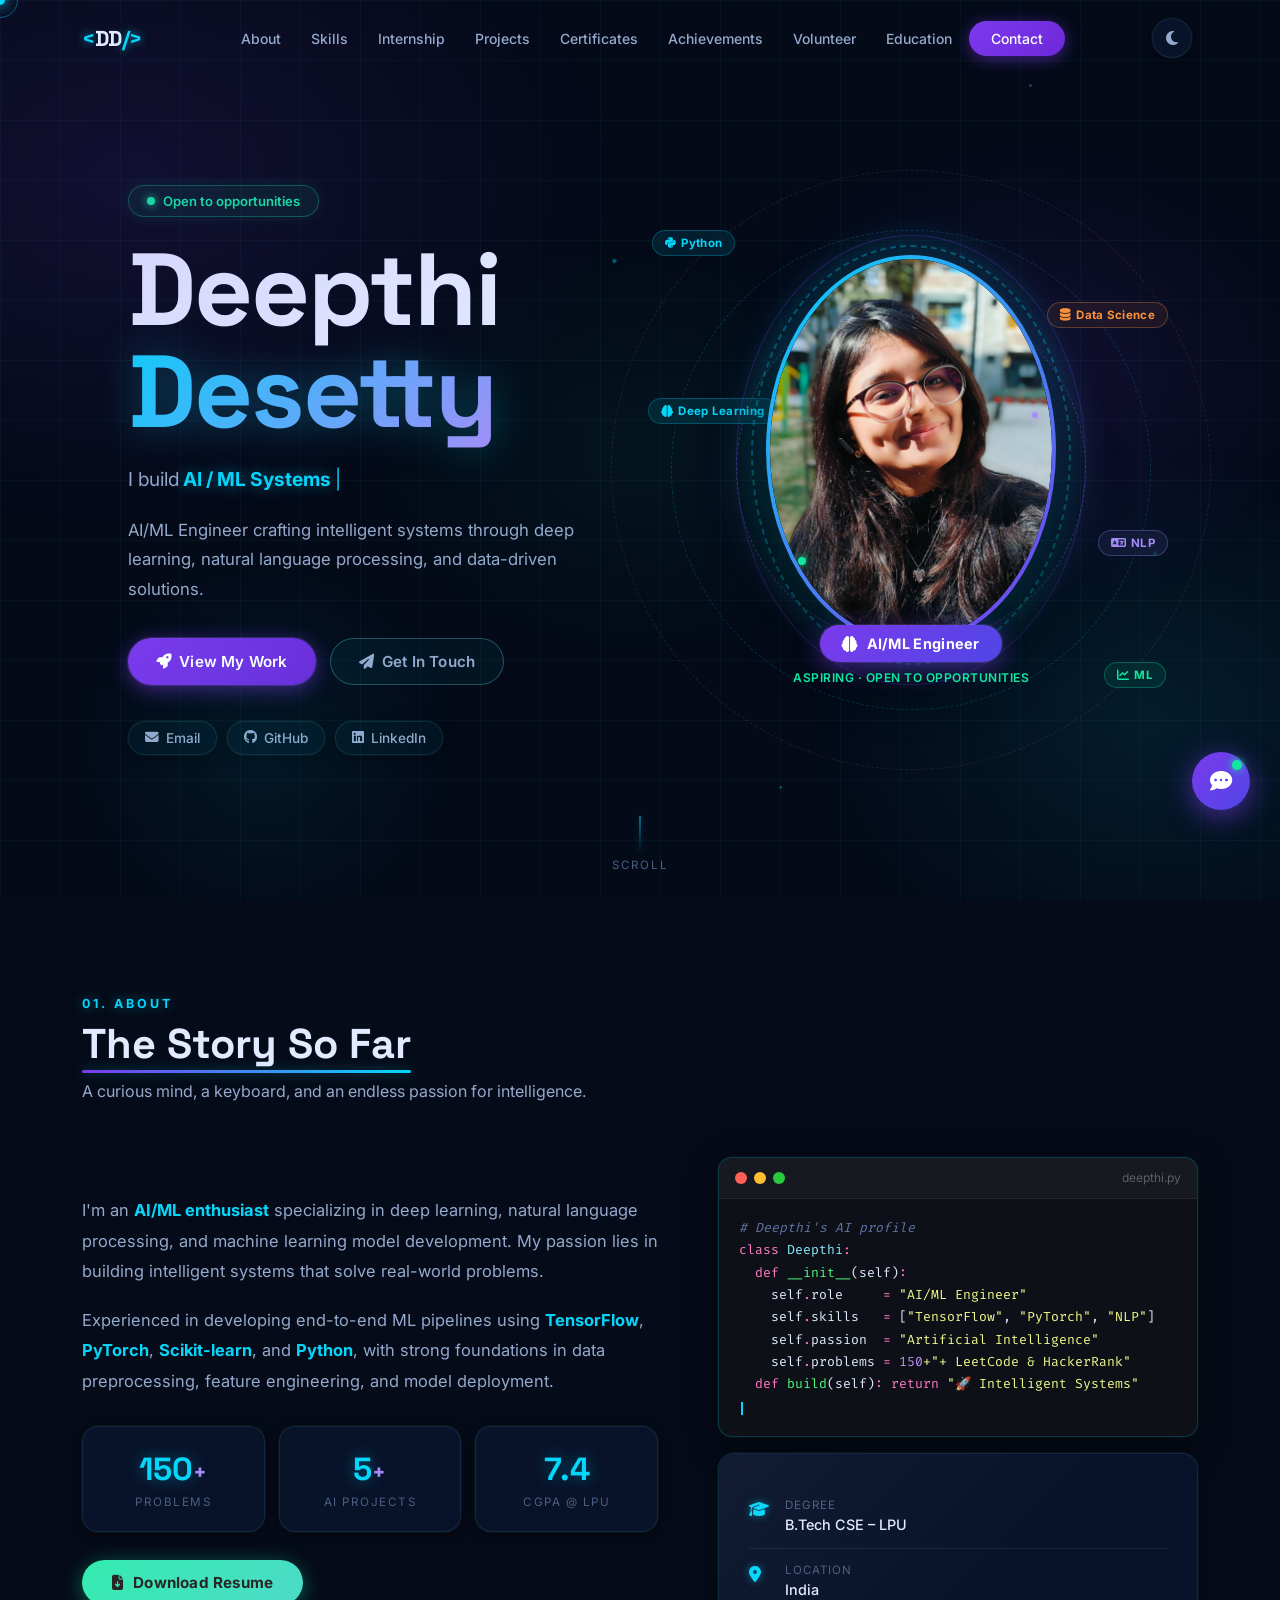
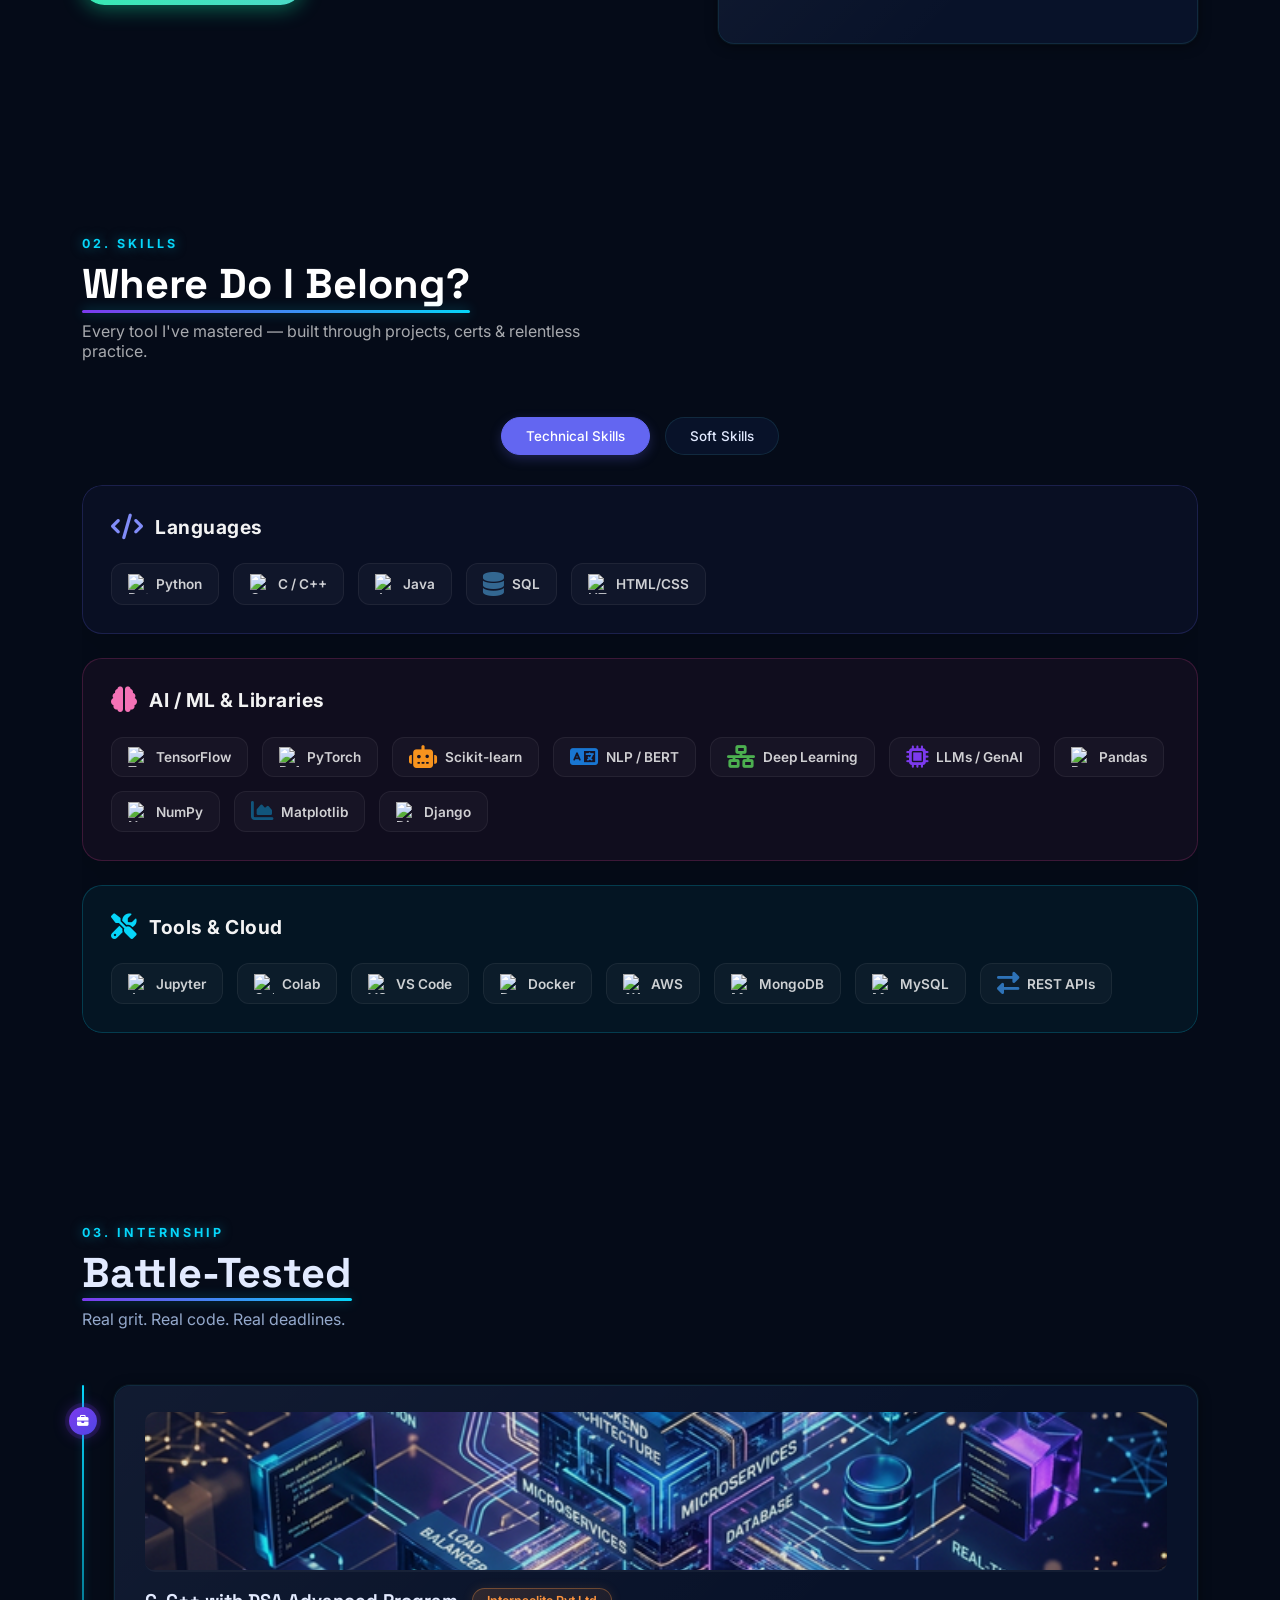
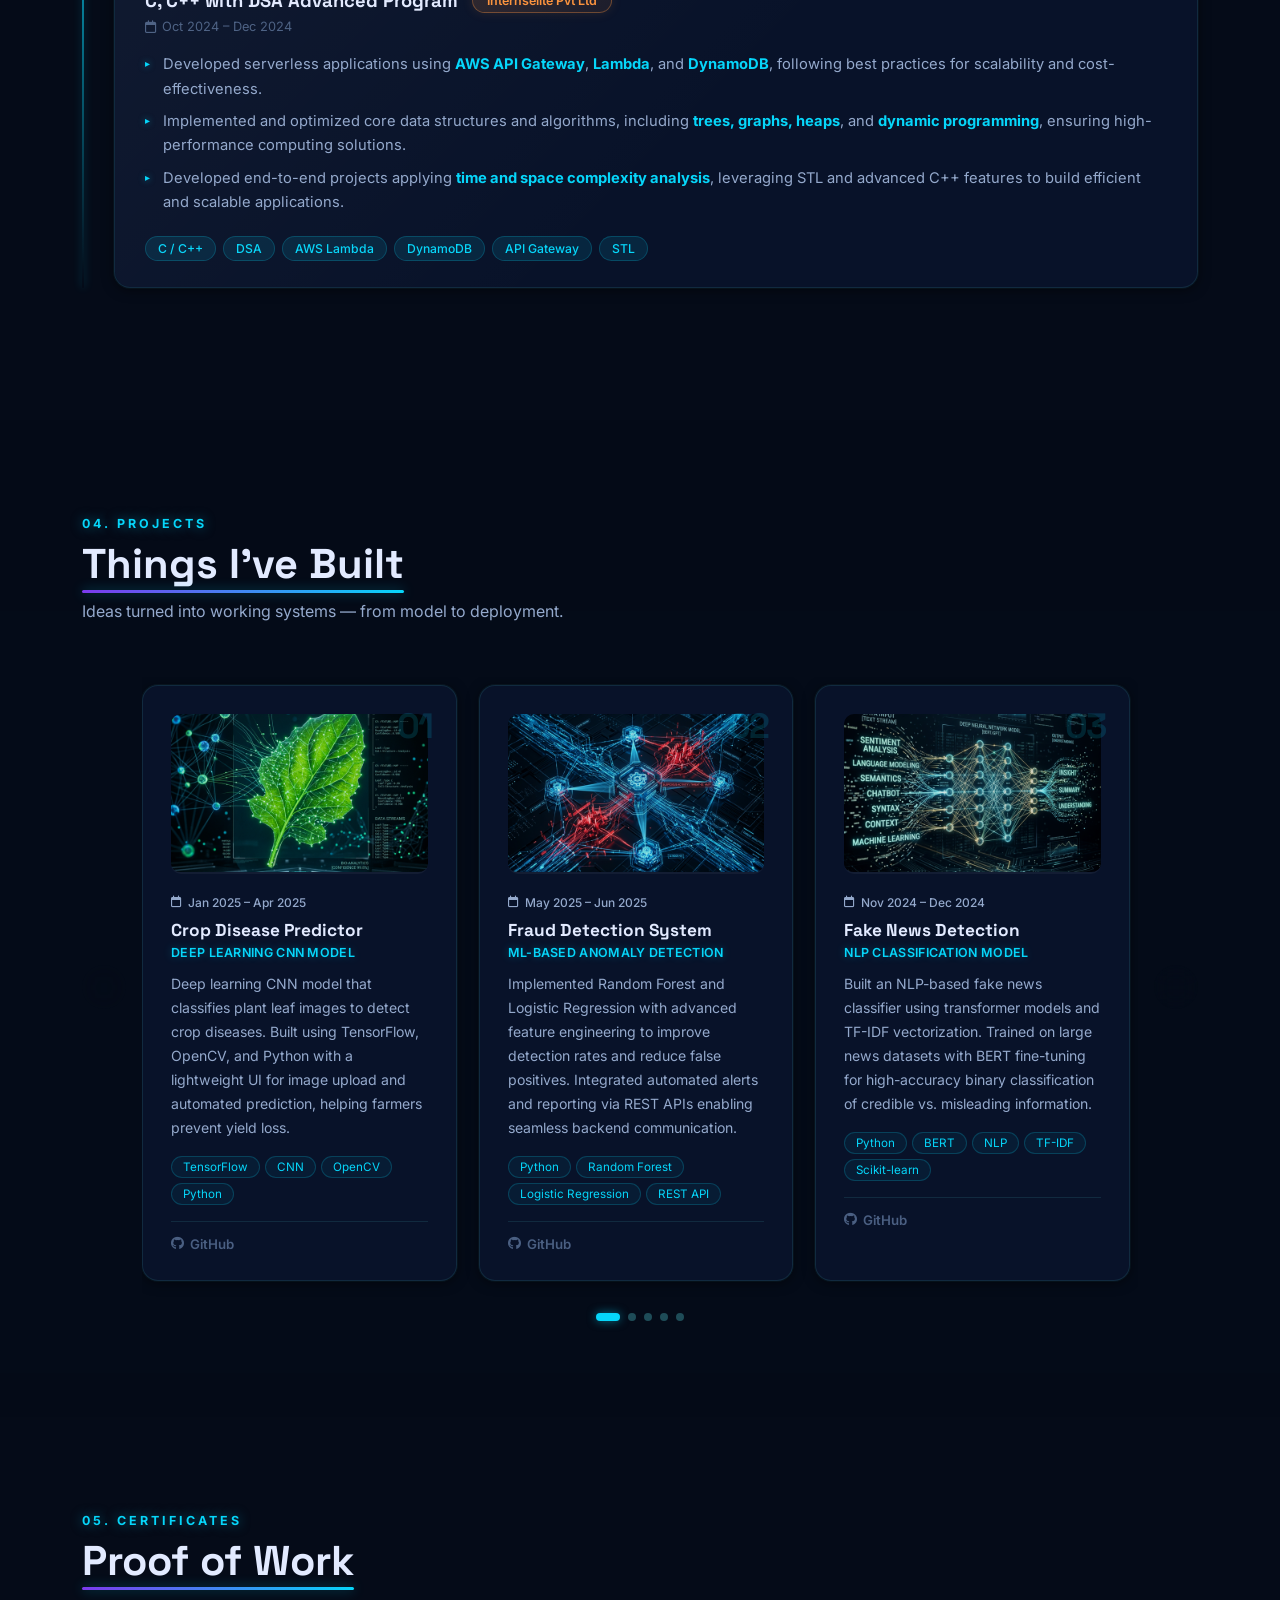
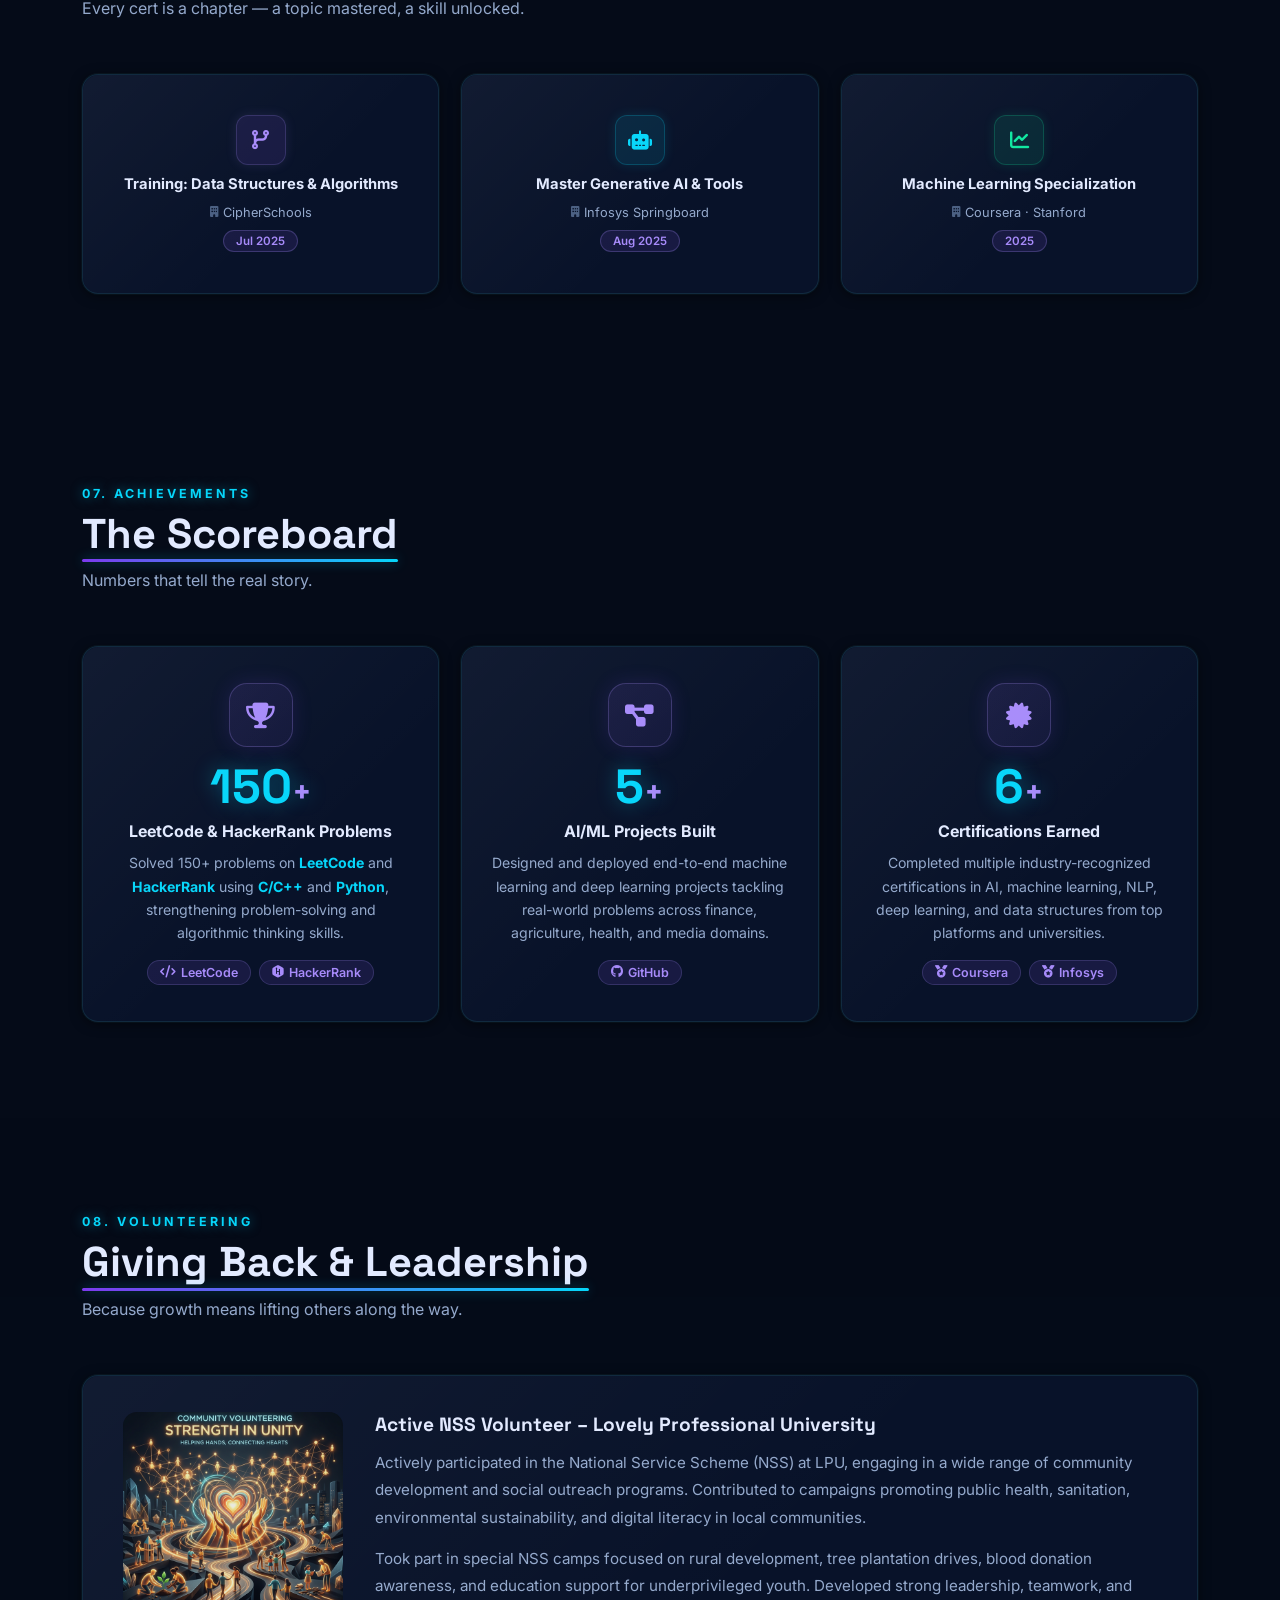
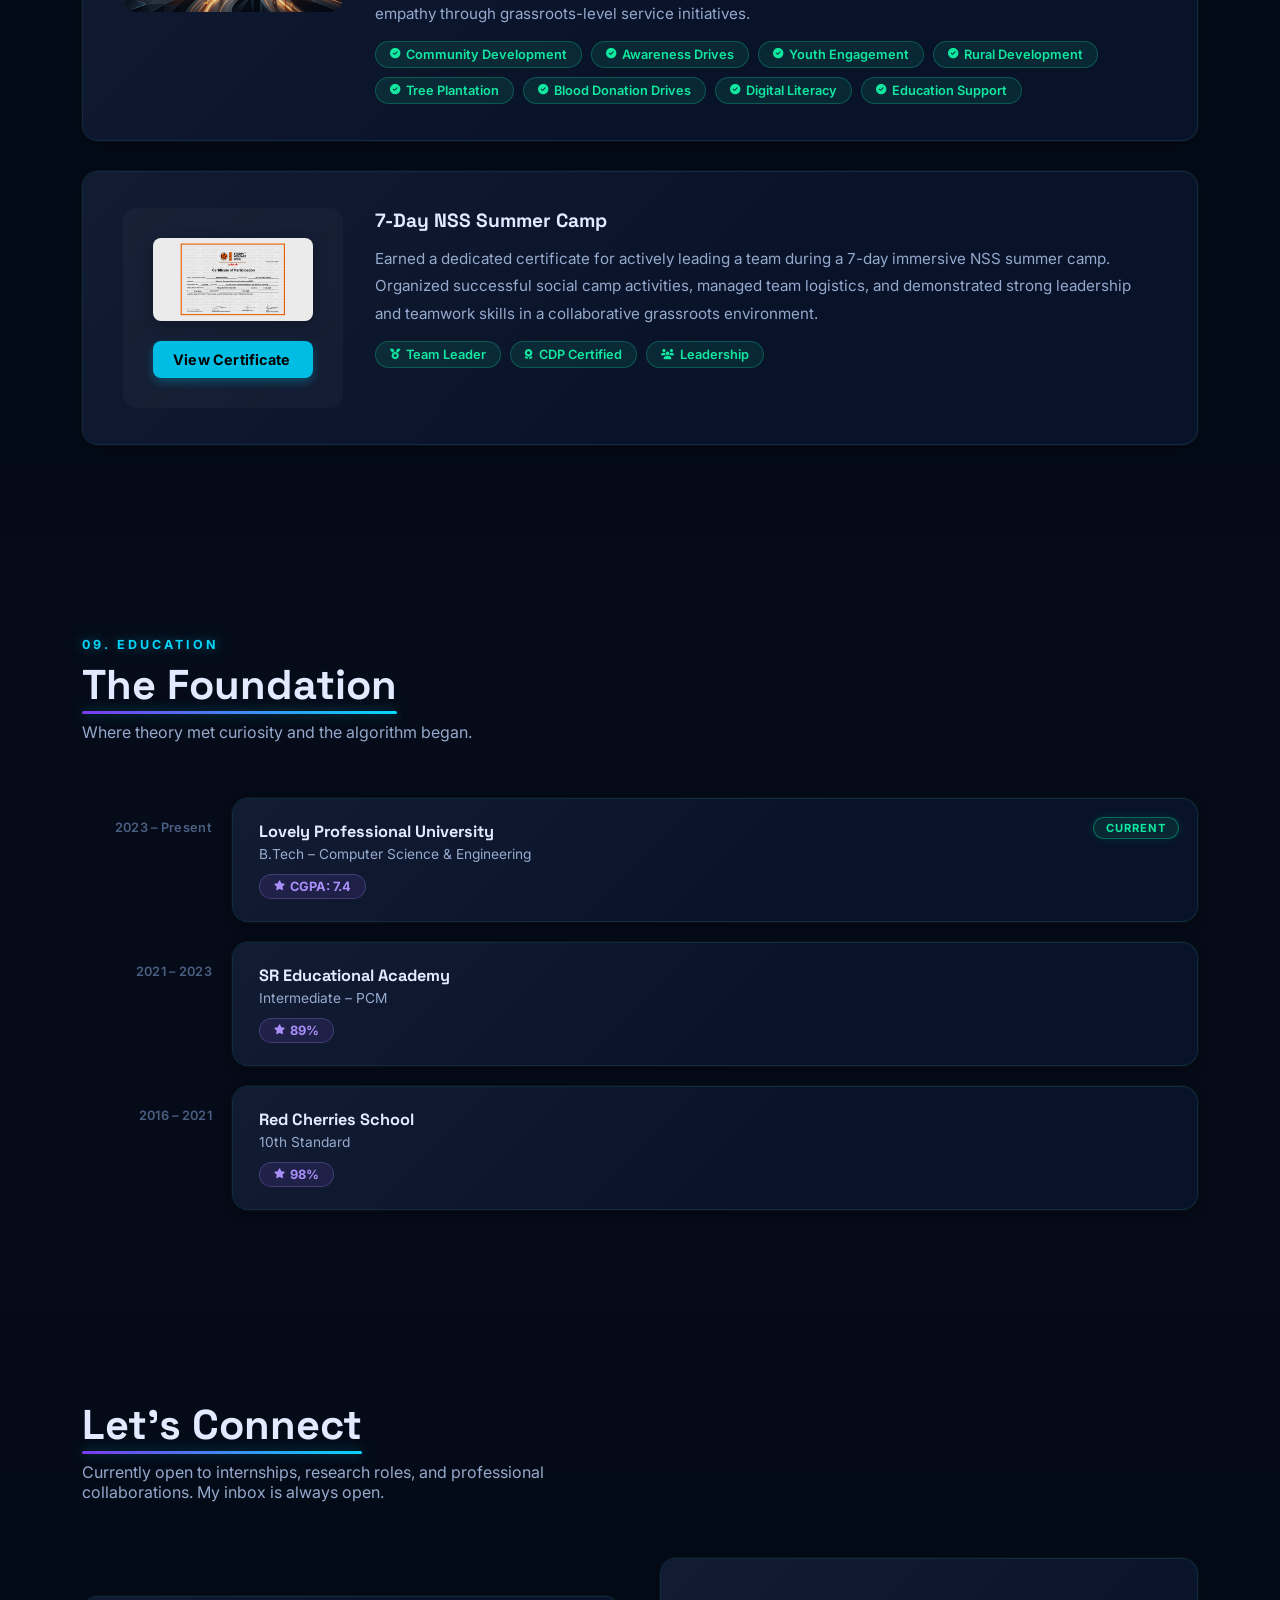
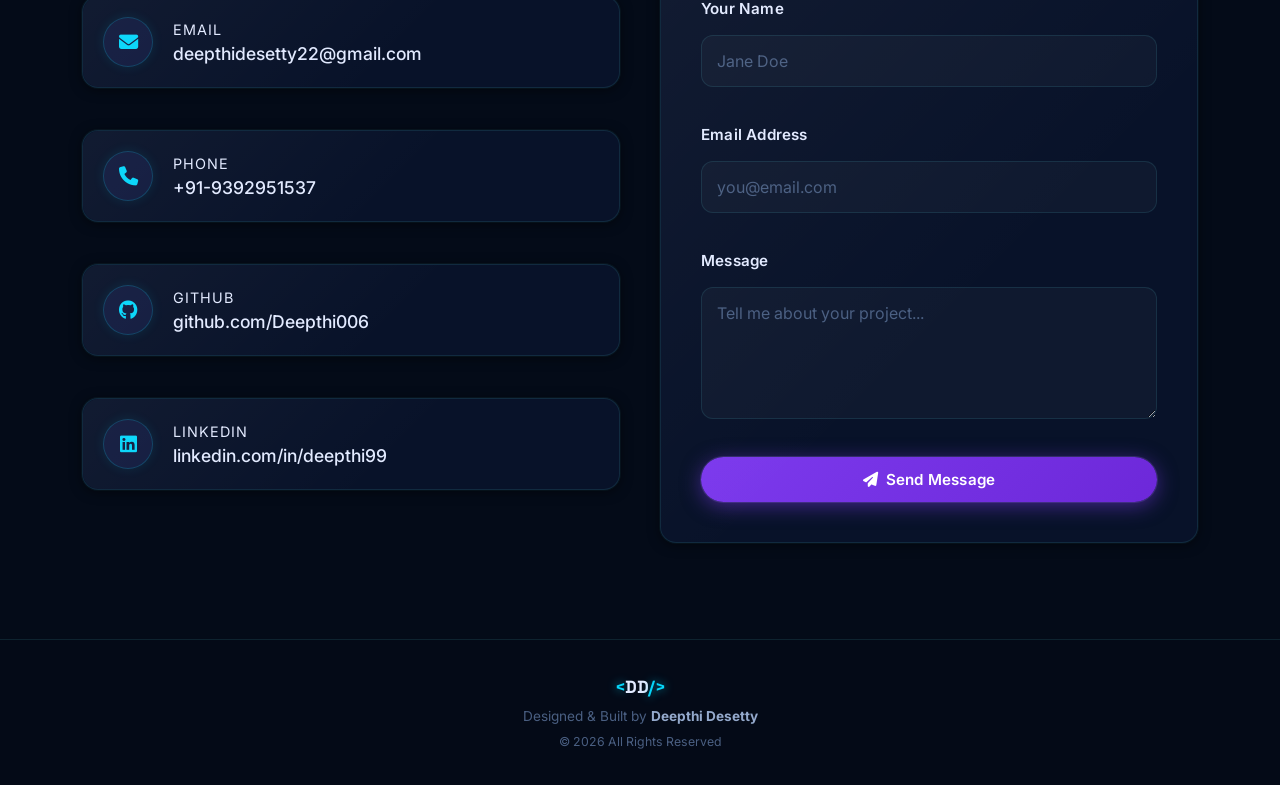
==== commit 703683e1: "Final portfolio certificate and modal updates" ====
--- a/index.html
+++ b/index.html
@@ -5,7 +5,7 @@
   <meta name="viewport" content="width=device-width, initial-scale=1.0">
   <title>Deepthi Desetty | AI/ML Engineer</title>
   <meta name="description" content="AI/ML Engineer specializing in Deep Learning, NLP, and Data Science. Portfolio of Deepthi Desetty.">
-  <link rel="stylesheet" href="/static/style.css?v=18">
+  <link rel="stylesheet" href="/static/style.css?v=21">
   <link href="https://fonts.googleapis.com/css2?family=Inter:wght@300;400;500;600;700;800&family=Space+Grotesk:wght@400;500;600;700&family=Fira+Code:wght@400;500&display=swap" rel="stylesheet">
   <link href="https://cdnjs.cloudflare.com/ajax/libs/font-awesome/6.5.0/css/all.min.css" rel="stylesheet">
   <!-- Three.js for 3D hero -->
@@ -34,9 +34,8 @@
         <li><a href="#internship"   class="nav-link">Internship</a></li>
         <li><a href="#projects"     class="nav-link">Projects</a></li>
         <li><a href="#certificates" class="nav-link">Certificates</a></li>
-        <li><a href="#training"     class="nav-link">Training</a></li>
         <li><a href="#achievements" class="nav-link">Achievements</a></li>
-        <li><a href="#nss"          class="nav-link">NSS</a></li>
+        <li><a href="#volunteer"    class="nav-link">Volunteer</a></li>
         <li><a href="#education"    class="nav-link">Education</a></li>
         <li><a href="#contact"      class="nav-link nav-cta">Contact</a></li>
       </ul>
@@ -57,9 +56,8 @@
       <li><a href="#internship"   class="mobile-link">Internship</a></li>
       <li><a href="#projects"     class="mobile-link">Projects</a></li>
       <li><a href="#certificates" class="mobile-link">Certificates</a></li>
-      <li><a href="#training"     class="mobile-link">Training</a></li>
       <li><a href="#achievements" class="mobile-link">Achievements</a></li>
-      <li><a href="#nss"          class="mobile-link">NSS</a></li>
+      <li><a href="#volunteer"    class="mobile-link">Volunteer</a></li>
       <li><a href="#education"    class="mobile-link">Education</a></li>
       <li><a href="#contact"      class="mobile-link">Contact</a></li>
     </ul>
@@ -165,8 +163,8 @@
           </p>
           <div class="about-stats">
             <div class="stat-box">
-              <span class="stat-num">250</span><span class="stat-plus">+</span>
-              <span class="stat-label">DSA Problems</span>
+              <span class="stat-num">150</span><span class="stat-plus">+</span>
+              <span class="stat-label">Problems</span>
             </div>
             <div class="stat-box">
               <span class="stat-num">5</span><span class="stat-plus">+</span>
@@ -485,15 +483,15 @@
           <div class="cert-flip-inner">
             <div class="cert-flip-front surface-card">
               <div class="cert-icon ci-purple"><i class="fas fa-code-branch"></i></div>
-              <h3>Data Structures &amp; Algorithms</h3>
+              <h3>Training: Data Structures &amp; Algorithms</h3>
               <p class="cert-issuer"><i class="fas fa-building"></i> CipherSchools</p>
               <span class="cert-date">Jul 2025</span>
             </div>
             <div class="cert-flip-back">
               <i class="fas fa-code-branch cert-back-icon ci-purple-text"></i>
               <h4>What I Learned</h4>
-              <p>Advanced DSA: trees, graphs, heaps, dynamic programming, and competitive coding in C/C++.</p>
-              <span class="cert-back-badge">CipherSchools</span>
+              <p>Acquired in-depth knowledge of advanced data structures: arrays, linked lists, stacks, queues, trees, graphs, heaps, and hash tables via real-world C/C++ implementation. Designed algorithms for sorting, greedy approaches, and dynamic programming with extreme focus on time and space complexity efficiency for competitive coding.</p>
+              <span class="cert-back-badge">CipherSchools Training</span>
             </div>
           </div>
         </div>
@@ -532,98 +530,7 @@
               <span class="cert-back-badge">Coursera / Stanford</span>
             </div>
           </div>
-        </div>
-
-        <!-- Cert 4 -->
-        <div class="cert-flip reveal-left" style="--delay:0.1s">
-          <div class="cert-flip-inner">
-            <div class="cert-flip-front surface-card">
-              <div class="cert-icon ci-orange"><i class="fas fa-brain"></i></div>
-              <h3>Deep Learning Specialization</h3>
-              <p class="cert-issuer"><i class="fas fa-building"></i> Coursera</p>
-              <span class="cert-date">2025</span>
-            </div>
-            <div class="cert-flip-back">
-              <i class="fas fa-brain cert-back-icon ci-orange-text"></i>
-              <h4>What I Learned</h4>
-              <p>CNNs, RNNs, transformers, hyperparameter tuning, batch norm, and deep learning optimization techniques.</p>
-              <span class="cert-back-badge">Coursera</span>
-            </div>
-          </div>
-        </div>
-
-        <!-- Cert 5 -->
-        <div class="cert-flip reveal-up" style="--delay:0.2s">
-          <div class="cert-flip-inner">
-            <div class="cert-flip-front surface-card">
-              <div class="cert-icon ci-pink"><i class="fas fa-language"></i></div>
-              <h3>Natural Language Processing</h3>
-              <p class="cert-issuer"><i class="fas fa-building"></i> Coursera / NLTK</p>
-              <span class="cert-date">2025</span>
-            </div>
-            <div class="cert-flip-back">
-              <i class="fas fa-language cert-back-icon ci-pink-text"></i>
-              <h4>What I Learned</h4>
-              <p>Tokenization, POS tagging, named entity recognition, BERT fine-tuning, and transformer-based NLP pipelines.</p>
-              <span class="cert-back-badge">Coursera / NLTK</span>
-            </div>
-          </div>
-        </div>
-
-        <!-- Cert 6 -->
-        <div class="cert-flip reveal-right" style="--delay:0.3s">
-          <div class="cert-flip-inner">
-            <div class="cert-flip-front surface-card">
-              <div class="cert-icon ci-teal"><i class="fas fa-database"></i></div>
-              <h3>Python for Data Science &amp; AI</h3>
-              <p class="cert-issuer"><i class="fas fa-building"></i> Infosys</p>
-              <span class="cert-date">2024</span>
-            </div>
-            <div class="cert-flip-back">
-              <i class="fas fa-database cert-back-icon ci-teal-text"></i>
-              <h4>What I Learned</h4>
-              <p>Python fundamentals, Pandas, NumPy, Matplotlib, data wrangling, and exploratory data analysis (EDA).</p>
-              <span class="cert-back-badge">Infosys</span>
-            </div>
-          </div>
-        </div>
-
-      </div>
-    </div>
-  </section>
-
-  <!-- ===== TRAINING ===== -->
-  <section id="training" class="section section-alt">
-    <div class="container">
-      <div class="section-header reveal-up">
-        <span class="section-label">06. Training</span>
-        <h2 class="section-title">How I Levelled Up</h2>
-        <p class="section-sub">Structured programs that sharpened the edge.</p>
-      </div>
-      <div class="timeline">
-        <div class="timeline-item reveal-left" style="--delay:0s">
-          <div class="timeline-marker"><i class="fas fa-laptop-code"></i></div>
-          <div class="timeline-card surface-card levitate" style="animation-delay:0.5s; animation-duration:15s;">
-            <img src="/static/images/dsa_training.png" alt="DSA Training" class="card-img">
-            <div class="timeline-header">
-              <h3>Data Structures &amp; Algorithms Training</h3>
-              <span class="company-badge">CipherSchools</span>
-            </div>
-            <span class="timeline-date"><i class="far fa-calendar"></i> Jun 2025 – Jul 2025</span>
-            <ul class="timeline-list">
-              <li>Acquired in-depth knowledge of advanced data structures including arrays, linked lists, stacks, queues, trees, graphs, heaps, and hash tables with real-world implementation in C/C++.</li>
-              <li>Designed and optimized algorithms for sorting, searching, recursion, greedy approaches, divide and conquer, backtracking, and dynamic programming with a focus on time and space complexity.</li>
-              <li>Solved industry-level programming problems and built efficient, scalable solutions through rigorous algorithmic analysis, competitive coding practices, and performance benchmarking.</li>
-            </ul>
-            <div class="exp-tags">
-              <span>C / C++</span>
-              <span>DSA</span>
-              <span>Algorithms</span>
-              <span>Competitive Coding</span>
-            </div>
-          </div>
-        </div>
-      </div>
+        </div>      </div>
     </div>
   </section>
 
@@ -638,12 +545,12 @@
       <div class="achieve-grid">
         <div class="achieve-card surface-card reveal-left">
           <div class="achieve-icon"><i class="fas fa-trophy"></i></div>
-          <div class="achieve-num">250<span>+</span></div>
-          <h3>Codeforces Problems Solved</h3>
-          <p>Solved 250+ problems on platforms like <strong>LeetCode</strong> and <strong>Codeforces</strong> using <strong>C</strong> and <strong>Python</strong>, strengthening problem-solving and algorithmic thinking skills.</p>
+          <div class="achieve-num">150<span>+</span></div>
+          <h3>LeetCode & HackerRank Problems</h3>
+          <p>Solved 150+ problems on <strong>LeetCode</strong> and <strong>HackerRank</strong> using <strong>C/C++</strong> and <strong>Python</strong>, strengthening problem-solving and algorithmic thinking skills.</p>
           <div class="achieve-platforms">
             <span><i class="fas fa-code"></i> LeetCode</span>
-            <span><i class="fas fa-code"></i> Codeforces</span>
+            <span><i class="fab fa-hackerrank"></i> HackerRank</span>
           </div>
         </div>
         <div class="achieve-card surface-card reveal-right" style="--delay:0s">
@@ -669,27 +576,27 @@
     </div>
   </section>
 
-  <!-- ===== NSS ===== -->
-  <section id="nss" class="section section-alt">
+
+
+  <!-- ===== VOLUNTEER ===== -->
+  <section id="volunteer" class="section section-alt">
     <div class="container">
       <div class="section-header reveal-up">
         <span class="section-label">08. Volunteering</span>
-        <h2 class="section-title">Giving Back</h2>
+        <h2 class="section-title">Giving Back & Leadership</h2>
         <p class="section-sub">Because growth means lifting others along the way.</p>
       </div>
-      <div class="nss-card surface-card reveal-right" style="--delay:0s">
+      
+      <!-- Volunteer Card 1: Core NSS -->
+      <div class="nss-card surface-card reveal-right" style="--delay:0s; margin-bottom: 30px;">
         <img src="/static/images/nss_volunteer.png" alt="NSS Volunteering" class="nss-img">
         <div class="nss-content">
           <h3>Active NSS Volunteer – Lovely Professional University</h3>
           <p>
-            Actively participated in the National Service Scheme (NSS) at LPU, engaging in a wide range of
-            community development and social outreach programs. Contributed to campaigns promoting public health,
-            sanitation, environmental sustainability, and digital literacy in local communities.
+            Actively participated in the National Service Scheme (NSS) at LPU, engaging in a wide range of community development and social outreach programs. Contributed to campaigns promoting public health, sanitation, environmental sustainability, and digital literacy in local communities.
           </p>
           <p>
-            Took part in special NSS camps focused on rural development, tree plantation drives, blood donation
-            awareness, and education support for underprivileged youth. Developed strong leadership, teamwork,
-            and empathy through grassroots-level service initiatives.
+            Took part in special NSS camps focused on rural development, tree plantation drives, blood donation awareness, and education support for underprivileged youth. Developed strong leadership, teamwork, and empathy through grassroots-level service initiatives.
           </p>
           <div class="nss-tags">
             <span><i class="fas fa-check-circle"></i> Community Development</span>
@@ -703,6 +610,29 @@
           </div>
         </div>
       </div>
+
+      <!-- Volunteer Card 2: 7-Day Summer Camp -->
+      <div class="nss-card surface-card reveal-left" style="--delay:0.1s;">
+        <div class="nss-img" style="display:flex; flex-direction:column; align-items:center; justify-content:center; padding:30px; background:rgba(255,255,255,0.03);">
+          <div onclick="openPdfModal('/static/images/cdp_certificate.png')" style="width: 100%; height: 180px; border-radius: 8px; overflow: hidden; margin-bottom: 20px; cursor: pointer; border: 2px solid rgba(255,255,255,0.1); background: #fff; box-shadow: 0 4px 15px rgba(0,0,0,0.3); display: flex; align-items: center; justify-content: center; transition: 0.3s;" onmouseover="this.style.borderColor='#0dcaf0'; this.style.transform='scale(1.02)';" onmouseout="this.style.borderColor='rgba(255,255,255,0.1)'; this.style.transform='scale(1)';">
+             <img src="/static/images/cdp_certificate.png" alt="CDP Certificate" style="max-width: 100%; max-height: 100%; object-fit: contain; pointer-events: none;">
+          </div>
+          <button onclick="openPdfModal('/static/images/cdp_certificate.png')" class="btn" style="background-color: #0dcaf0; color: #000; font-weight: 700; padding: 10px 20px; border-radius: 8px; border: none; font-size: 0.9rem; cursor: pointer; transition: 0.3s; box-shadow: 0 4px 10px rgba(13,202,240,0.3); width: 100%;">View Certificate</button>
+        </div>
+        <div class="nss-content">
+          <h3>7-Day NSS Summer Camp</h3>
+          <p>
+            Earned a dedicated certificate for actively leading a team during a 7-day immersive NSS summer camp. 
+            Organized successful social camp activities, managed team logistics, and demonstrated strong leadership 
+            and teamwork skills in a collaborative grassroots environment.
+          </p>
+          <div class="nss-tags">
+            <span><i class="fas fa-medal"></i> Team Leader</span>
+            <span><i class="fas fa-award"></i> CDP Certified</span>
+            <span><i class="fas fa-users"></i> Leadership</span>
+          </div>
+        </div>
+      </div>
     </div>
   </section>
 
@@ -832,6 +762,14 @@
     </div>
   </footer>
 
+  <!-- PDF Modal -->
+  <div id="pdfModal" class="pdf-modal">
+    <button class="pdf-modal-close" id="pdfModalClose"><i class="fas fa-times"></i> Close</button>
+    <div class="pdf-modal-content" style="background: transparent; box-shadow: none; display: flex; justify-content: center; align-items: center;">
+      <img id="pdfFrame" src="" style="max-width: 100%; max-height: 100%; object-fit: contain; border-radius: 8px; box-shadow: 0 10px 40px rgba(0,0,0,0.8);">
+    </div>
+  </div>
+
   <!-- Back to top -->
   <button class="back-to-top" id="backToTop" aria-label="Back to top">
     <i class="fas fa-arrow-up"></i>
@@ -875,6 +813,6 @@
     </div>
   </div>
 
-  <script src="/static/script.js?v=18"></script>
+  <script src="/static/script.js?v=21"></script>
 </body>
 </html>
--- a/static/style.css
+++ b/static/style.css
@@ -2246,4 +2246,64 @@
 .contact-form textarea:focus {
   background: rgba(10, 20, 45, 0.5) !important;
   color: #f8fafc !important;
+}
+
+/* PDF Modal */
+.pdf-modal {
+  display: none;
+  position: fixed;
+  z-index: 9999;
+  left: 0;
+  top: 0;
+  width: 100%;
+  height: 100%;
+  background-color: rgba(5,8,22,0.9);
+  backdrop-filter: blur(8px);
+  opacity: 0;
+  transition: opacity 0.3s ease;
+}
+.pdf-modal.active {
+  display: flex;
+  justify-content: center;
+  align-items: center;
+  opacity: 1;
+}
+.pdf-modal-content {
+  position: relative;
+  width: 85%;
+  height: 85%;
+  background: var(--surface);
+  border-radius: 12px;
+  overflow: hidden;
+  box-shadow: 0 20px 60px rgba(0,0,0,0.6), 0 0 0 1px rgba(6,214,250,0.2);
+  transform: translateY(20px) scale(0.95);
+  transition: all 0.3s cubic-bezier(0.34, 1.56, 0.64, 1);
+}
+.pdf-modal.active .pdf-modal-content {
+  transform: translateY(0) scale(1);
+}
+.pdf-modal-close {
+  position: absolute;
+  top: 30px;
+  left: 30px;
+  background: #ef4444;
+  color: white;
+  border: none;
+  padding: 10px 20px;
+  border-radius: 8px;
+  font-weight: bold;
+  font-size: 1rem;
+  font-family: var(--font-main);
+  cursor: pointer;
+  z-index: 10000;
+  box-shadow: 0 4px 15px rgba(239,68,68,0.4);
+  transition: 0.3s ease;
+  display: flex;
+  align-items: center;
+  gap: 8px;
+}
+.pdf-modal-close:hover {
+  background: #dc2626;
+  transform: translateY(-2px);
+  box-shadow: 0 6px 20px rgba(239,68,68,0.6);
 }
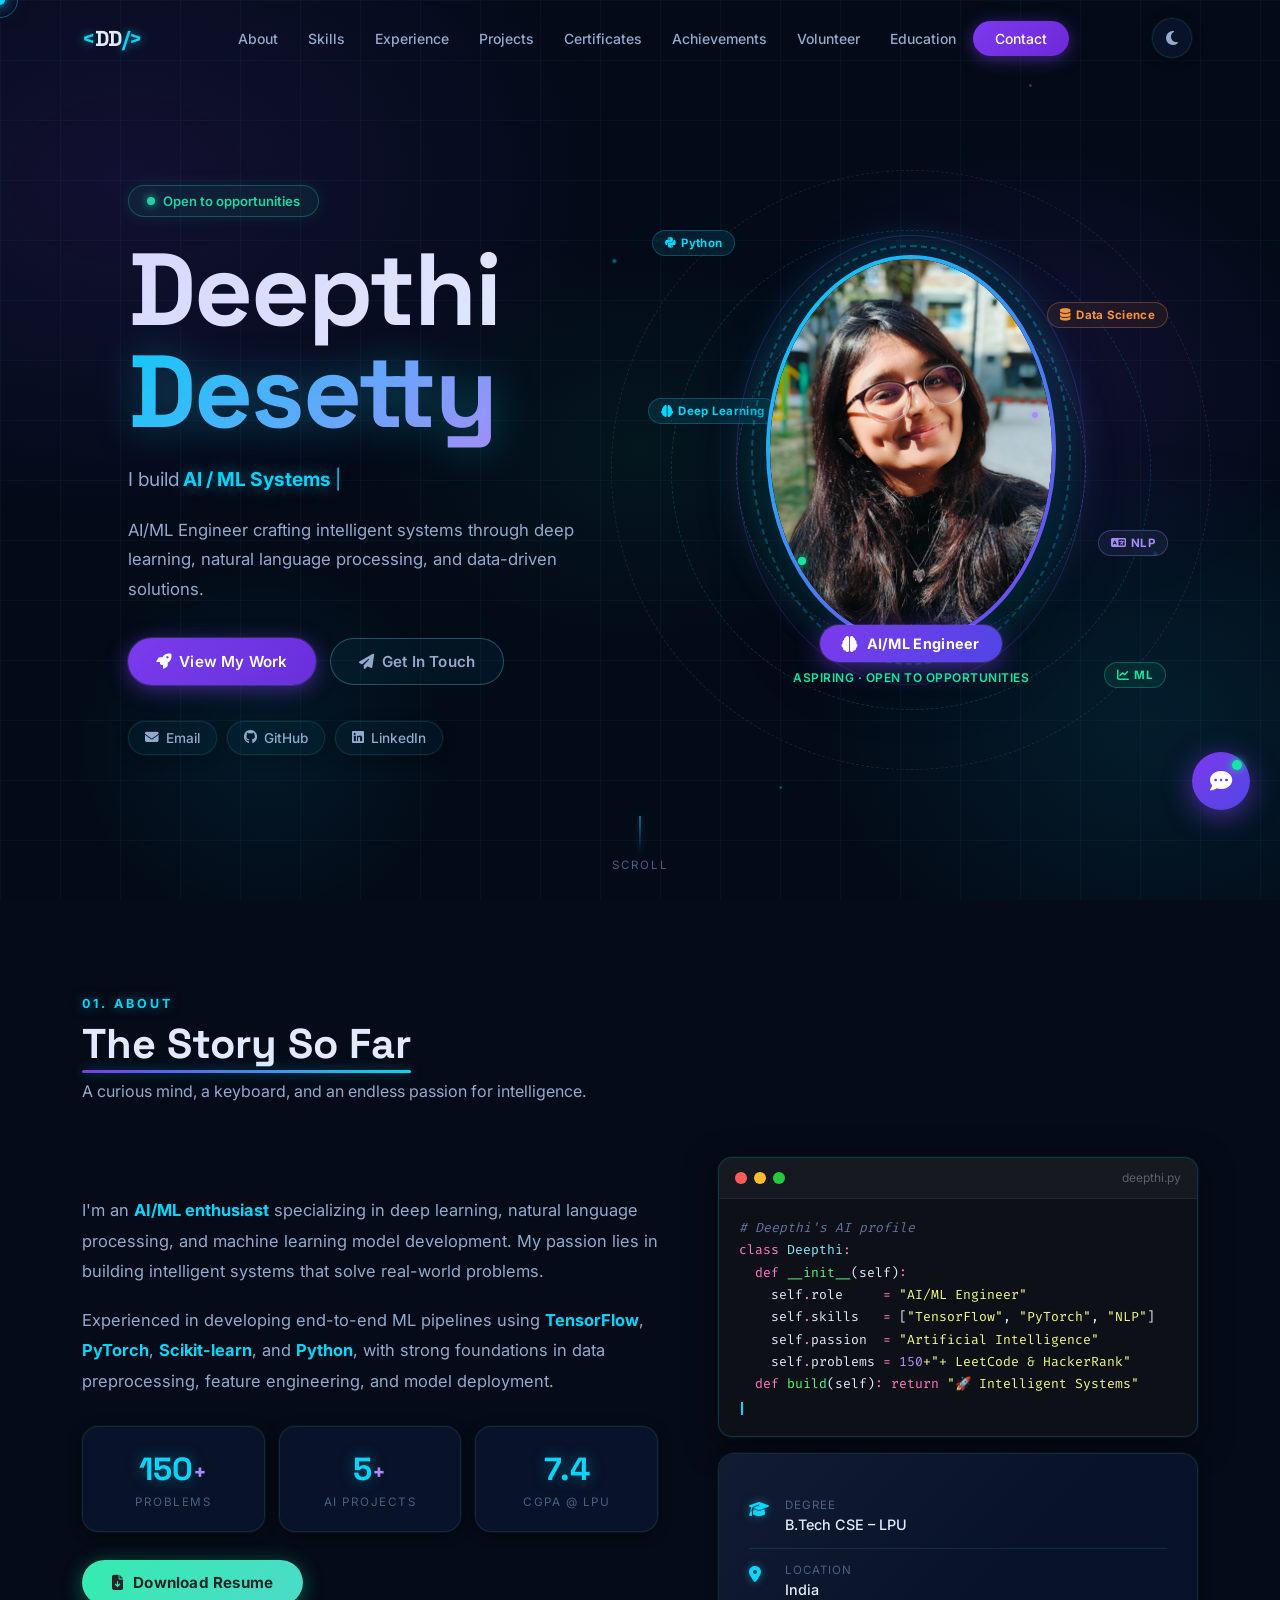
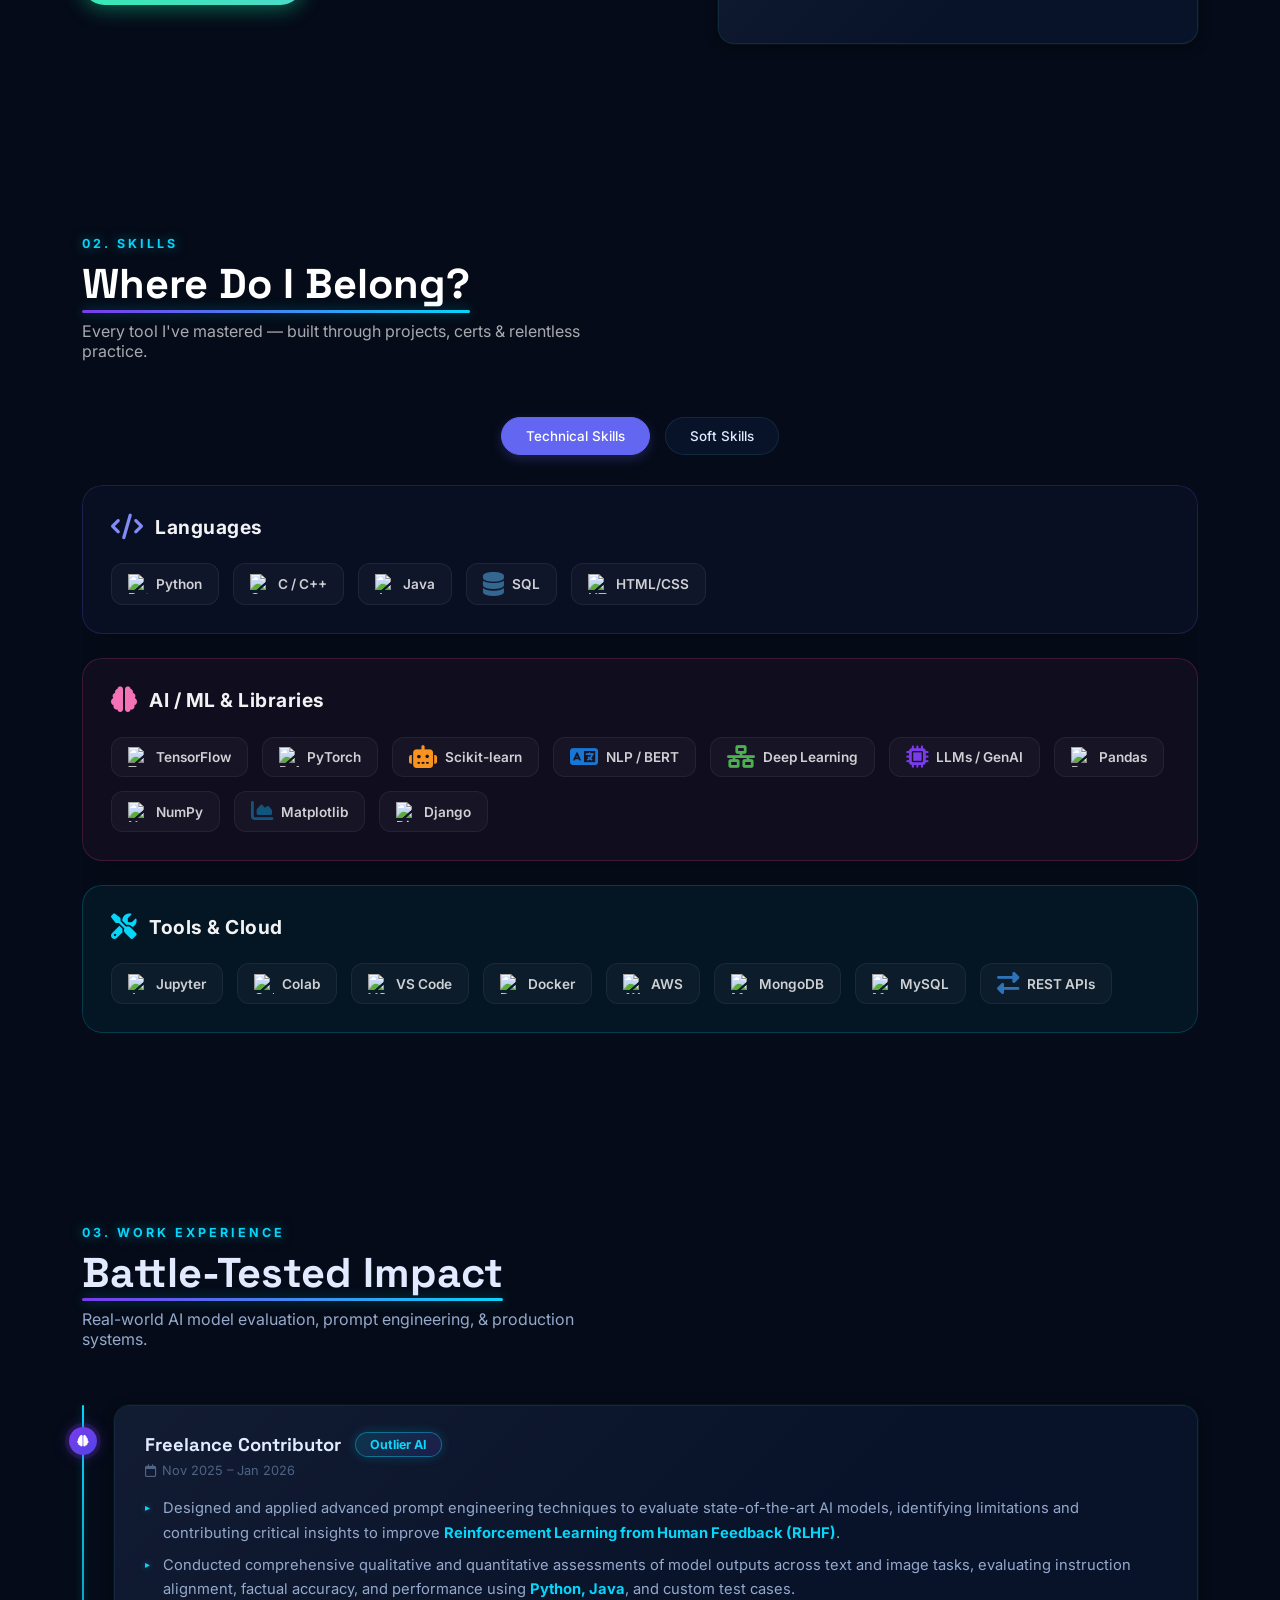
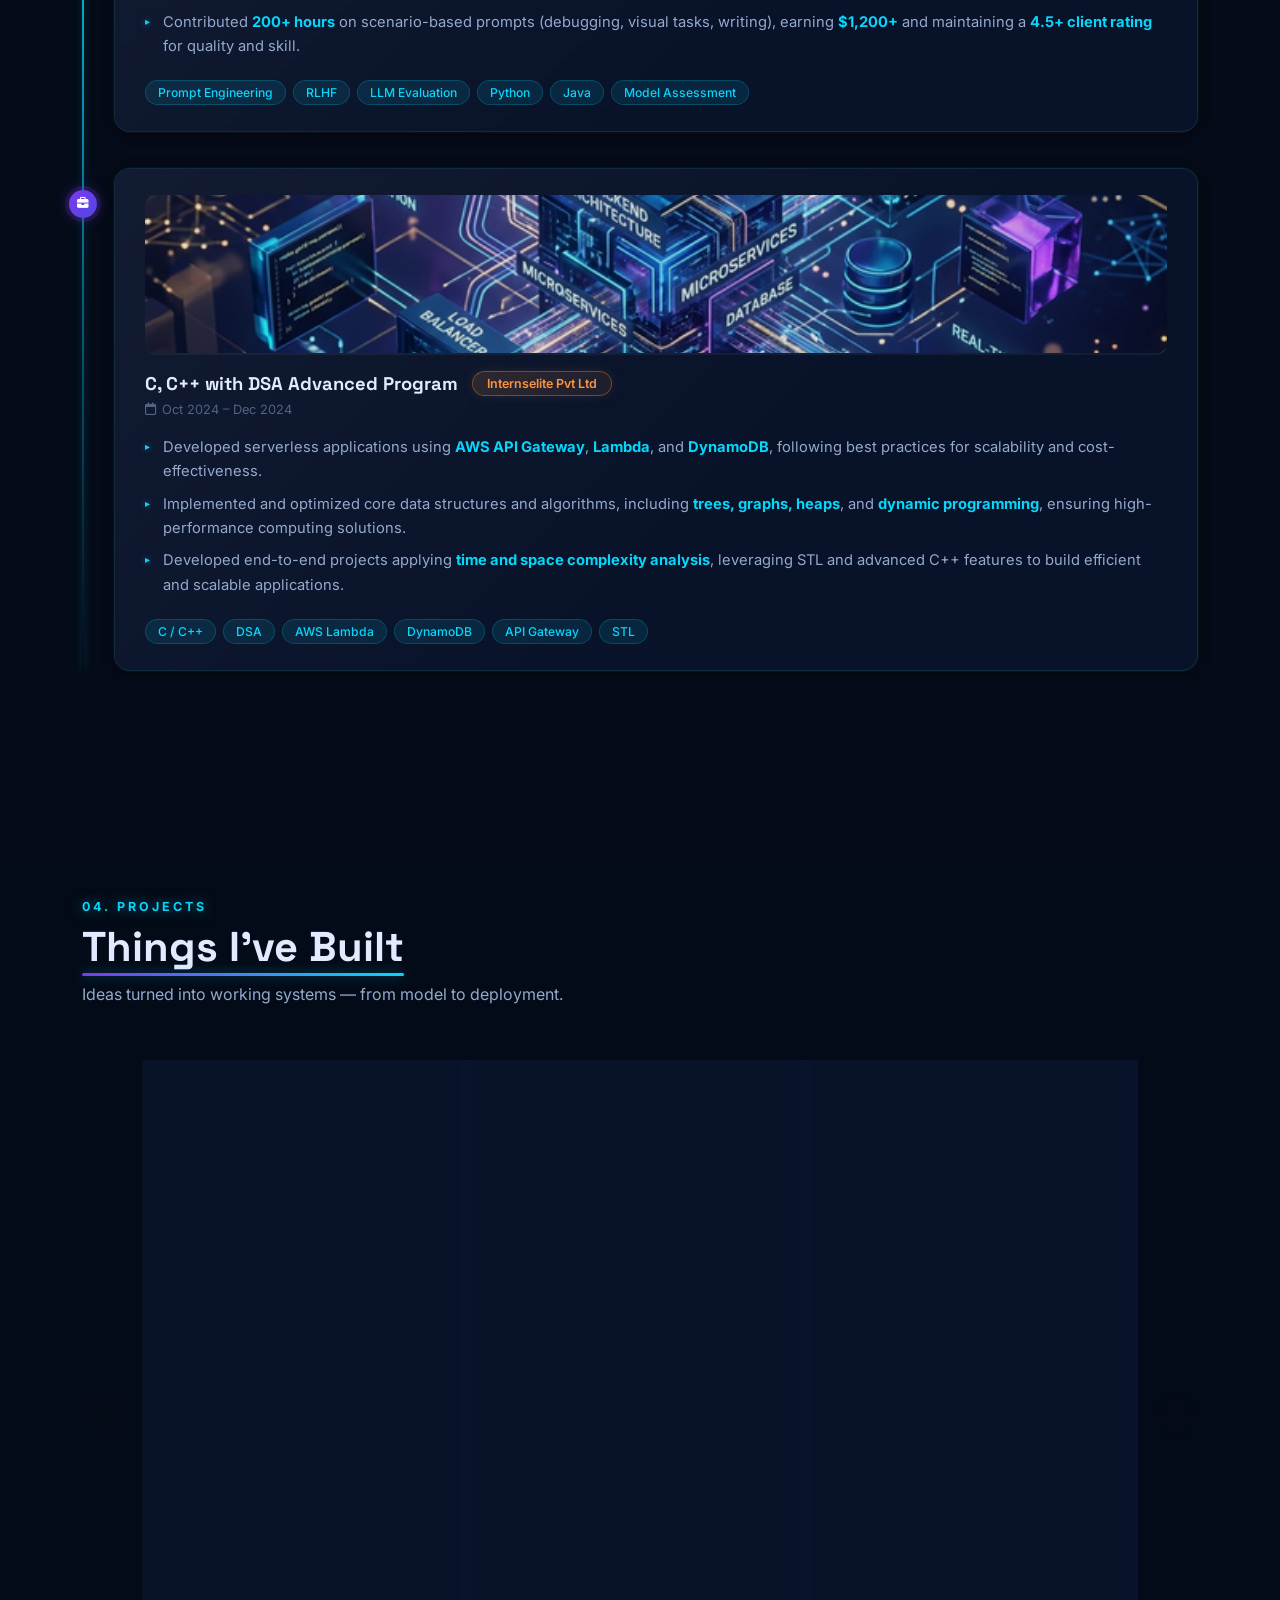
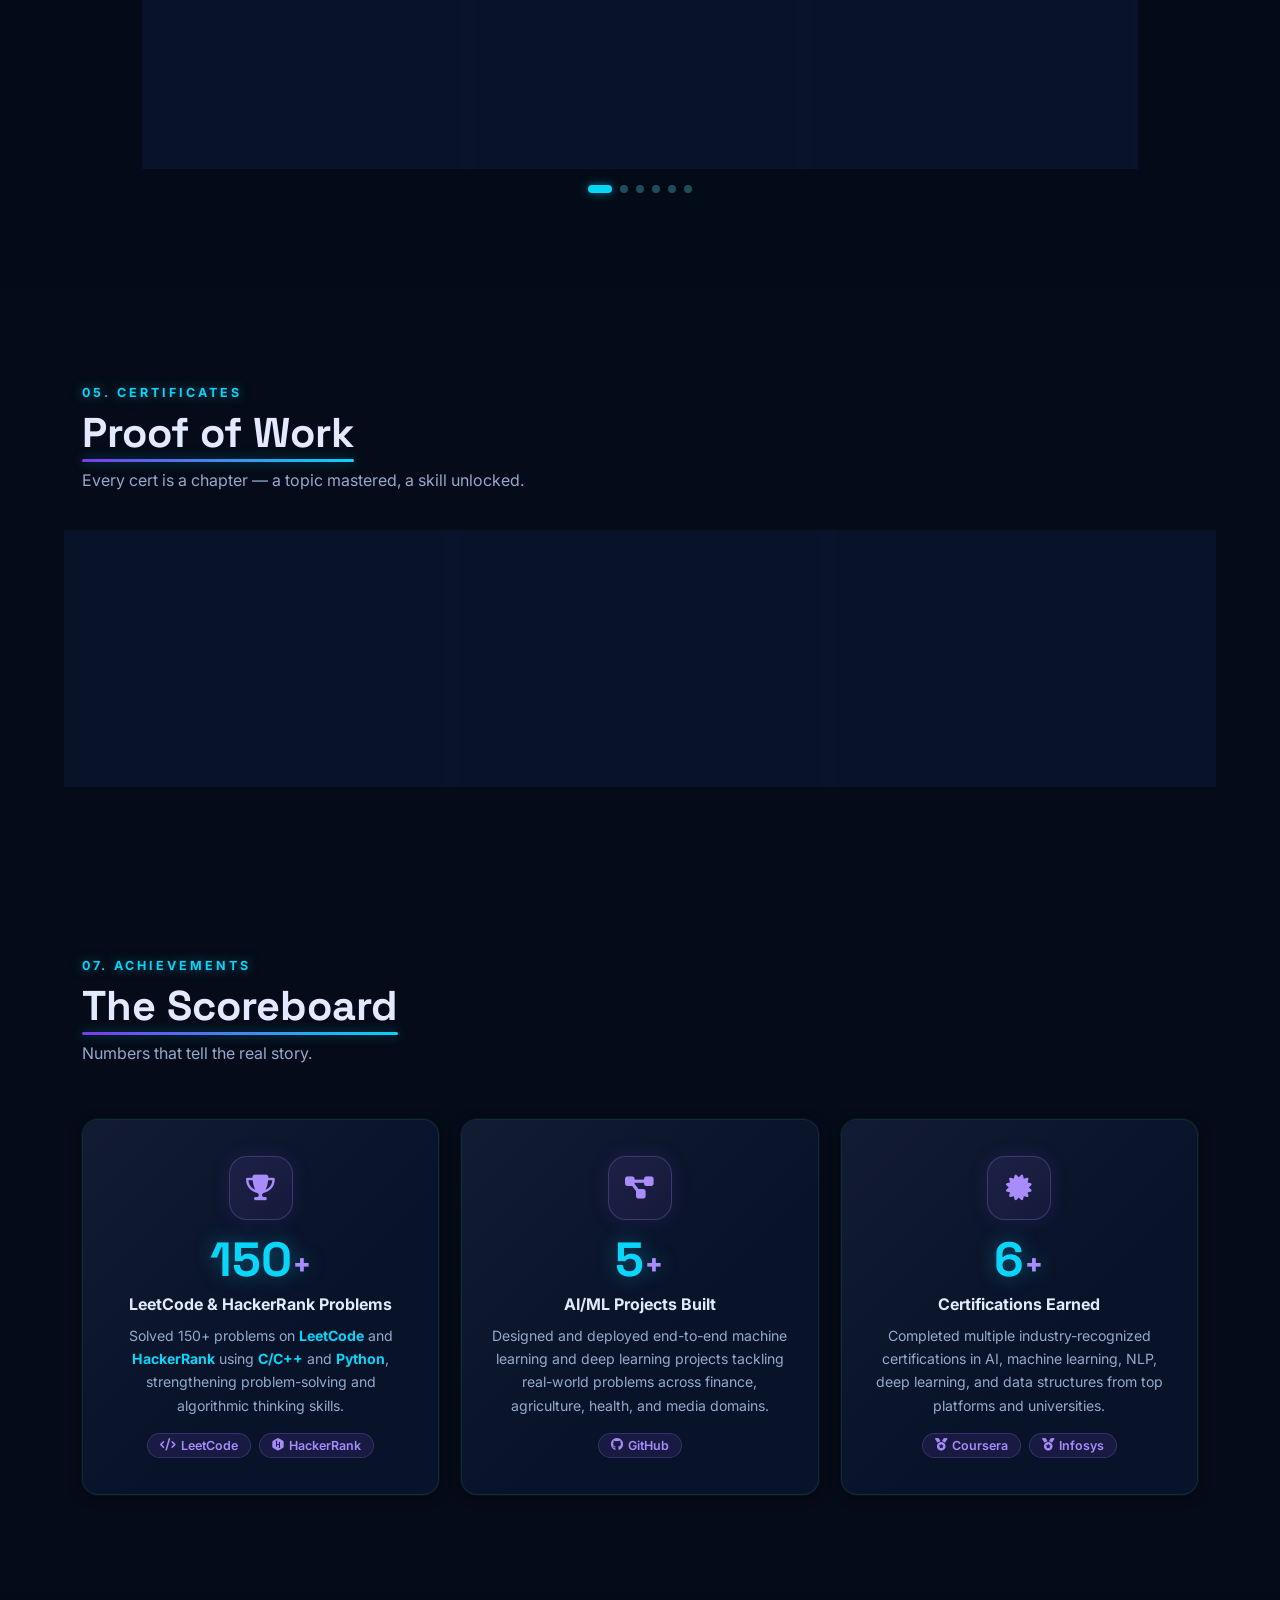
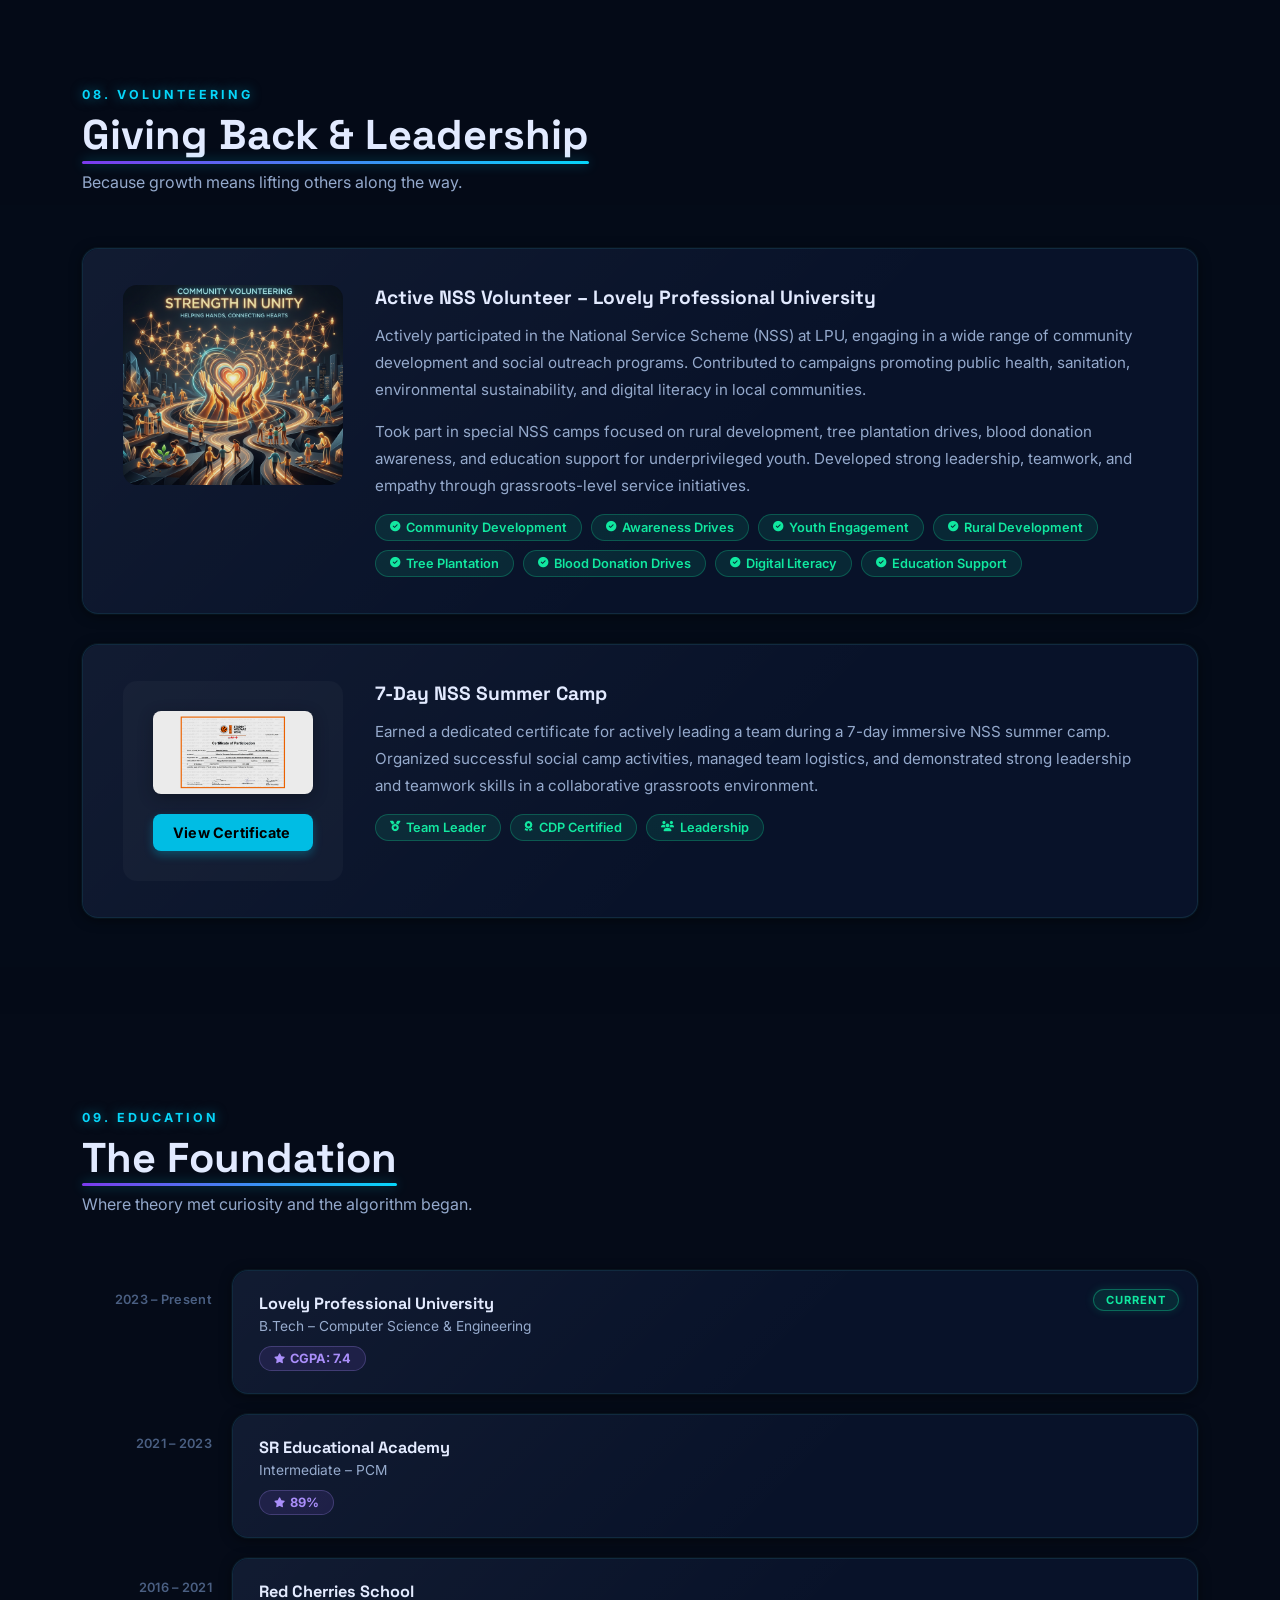
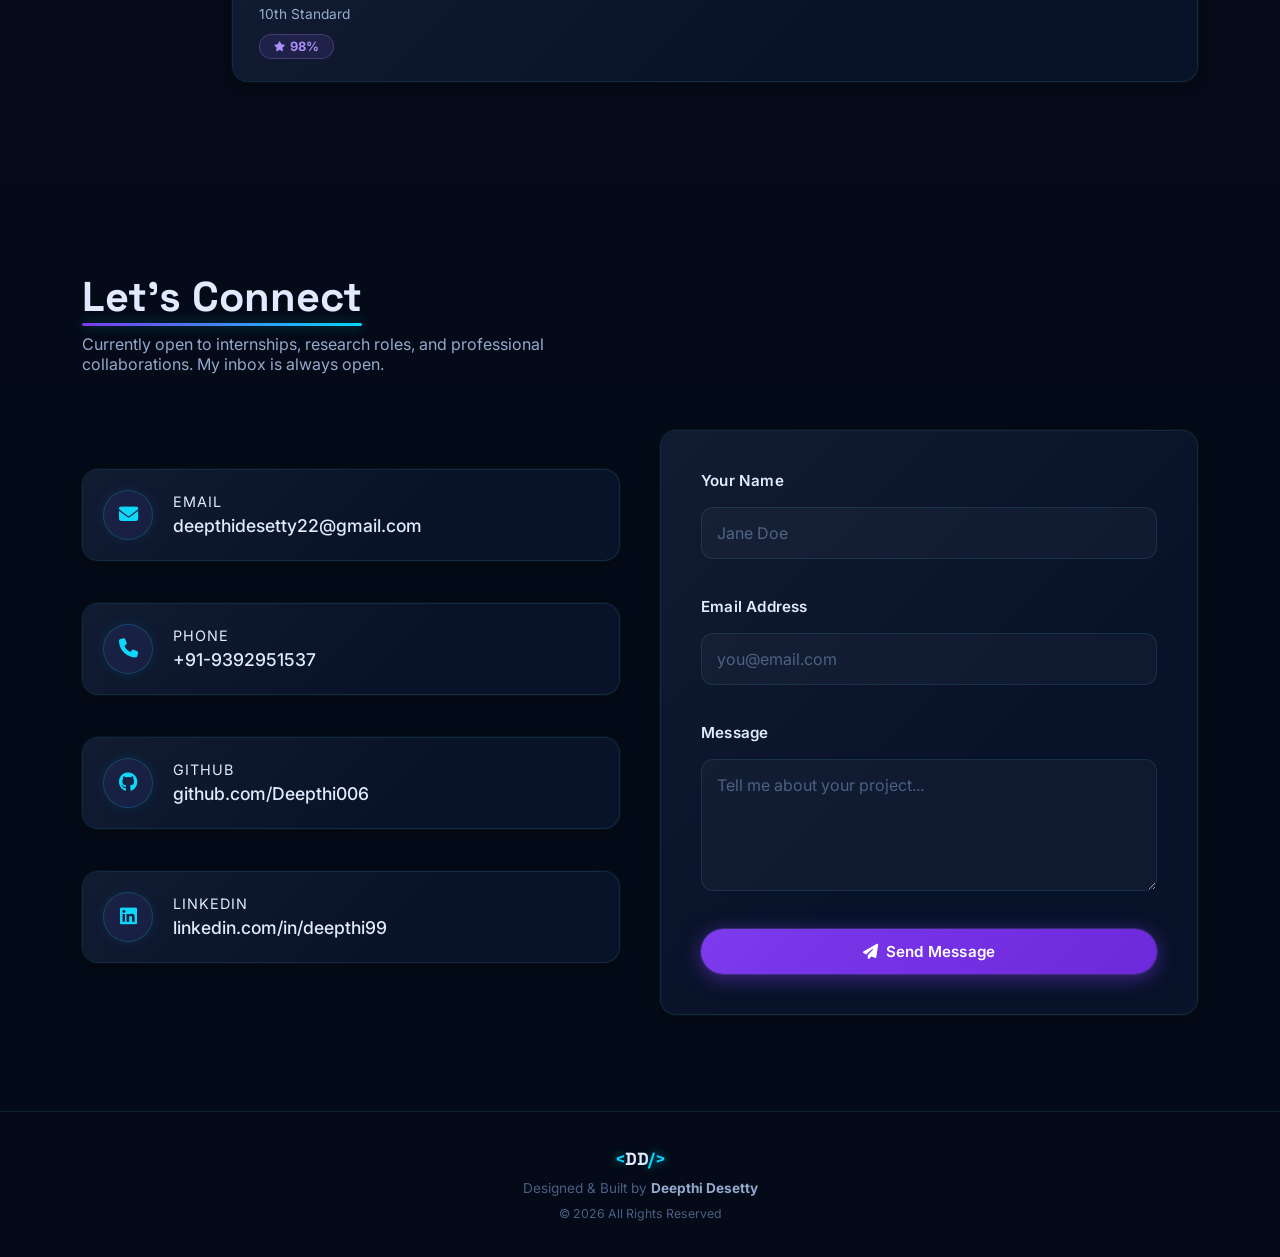
==== commit a468a78c: "Update CV with Outlier AI experience, She-Shield project, and professional summary" ====
--- a/index.html
+++ b/index.html
@@ -5,7 +5,7 @@
   <meta name="viewport" content="width=device-width, initial-scale=1.0">
   <title>Deepthi Desetty | AI/ML Engineer</title>
   <meta name="description" content="AI/ML Engineer specializing in Deep Learning, NLP, and Data Science. Portfolio of Deepthi Desetty.">
-  <link rel="stylesheet" href="/static/style.css?v=21">
+  <link rel="stylesheet" href="static/style.css?v=21">
   <link href="https://fonts.googleapis.com/css2?family=Inter:wght@300;400;500;600;700;800&family=Space+Grotesk:wght@400;500;600;700&family=Fira+Code:wght@400;500&display=swap" rel="stylesheet">
   <link href="https://cdnjs.cloudflare.com/ajax/libs/font-awesome/6.5.0/css/all.min.css" rel="stylesheet">
   <!-- Three.js for 3D hero -->
@@ -31,7 +31,7 @@
       <ul class="nav-links">
         <li><a href="#about"        class="nav-link">About</a></li>
         <li><a href="#skills"       class="nav-link">Skills</a></li>
-        <li><a href="#internship"   class="nav-link">Internship</a></li>
+        <li><a href="#experience"   class="nav-link">Experience</a></li>
         <li><a href="#projects"     class="nav-link">Projects</a></li>
         <li><a href="#certificates" class="nav-link">Certificates</a></li>
         <li><a href="#achievements" class="nav-link">Achievements</a></li>
@@ -53,7 +53,7 @@
     <ul>
       <li><a href="#about"        class="mobile-link">About</a></li>
       <li><a href="#skills"       class="mobile-link">Skills</a></li>
-      <li><a href="#internship"   class="mobile-link">Internship</a></li>
+      <li><a href="#experience"   class="mobile-link">Experience</a></li>
       <li><a href="#projects"     class="mobile-link">Projects</a></li>
       <li><a href="#certificates" class="mobile-link">Certificates</a></li>
       <li><a href="#achievements" class="mobile-link">Achievements</a></li>
@@ -114,7 +114,7 @@
         <div class="oval-glow-ring ring-a"></div>
         <div class="oval-glow-ring ring-b"></div>
         <div class="profile-oval">
-          <img src="/static/profile.jpeg" alt="Deepthi Desetty" class="profile-img" id="profileImg"
+          <img src="static/profile.jpeg" alt="Deepthi Desetty" class="profile-img" id="profileImg"
                onerror="this.style.display='none';document.getElementById('profileFallback').style.display='flex'">
           <div class="profile-fallback" id="profileFallback">
             <i class="fas fa-user-astronaut"></i>
@@ -177,7 +177,7 @@
           </div>
           <!-- Download Resume -->
           <div class="resume-download-wrap">
-            <a href="/static/resume.pdf" download="Deepthi_Desetty_CV.pdf" target="_blank" class="btn btn-resume" id="resumeBtn">
+            <a href="static/resume.pdf" download="Deepthi_Desetty_CV.pdf" target="_blank" class="btn btn-resume" id="resumeBtn">
               <i class="fas fa-file-arrow-down"></i> Download Resume
               <span class="resume-pulse"></span>
             </a>
@@ -303,19 +303,46 @@
     </div>
   </section>
 
-  <!-- ===== INTERNSHIP ===== -->
-  <section id="internship" class="section">
+  <!-- ===== EXPERIENCE ===== -->
+  <section id="experience" class="section">
     <div class="container">
       <div class="section-header reveal-up">
-        <span class="section-label">03. Internship</span>
-        <h2 class="section-title">Battle-Tested</h2>
-        <p class="section-sub">Real grit. Real code. Real deadlines.</p>
+        <span class="section-label">03. Work Experience</span>
+        <h2 class="section-title">Battle-Tested Impact</h2>
+        <p class="section-sub">Real-world AI model evaluation, prompt engineering, &amp; production systems.</p>
       </div>
       <div class="timeline">
+
+        <!-- Experience 1: Outlier AI -->
         <div class="timeline-item reveal-left" style="--delay:0s">
+          <div class="timeline-marker"><i class="fas fa-brain"></i></div>
+          <div class="timeline-card surface-card levitate" style="animation-delay:0.1s; animation-duration:14s;">
+            <div class="timeline-header">
+              <h3>Freelance Contributor</h3>
+              <span class="company-badge exp-badge" style="background:linear-gradient(135deg, rgba(6,214,250,0.15), rgba(124,58,237,0.15)); border:1px solid rgba(6,214,250,0.4); color:var(--accent); font-weight:700; box-shadow:0 0 12px rgba(6,214,250,0.2);">Outlier AI</span>
+            </div>
+            <span class="timeline-date"><i class="far fa-calendar"></i> Nov 2025 – Jan 2026</span>
+            <ul class="timeline-list">
+              <li>Designed and applied advanced prompt engineering techniques to evaluate state-of-the-art AI models, identifying limitations and contributing critical insights to improve <strong>Reinforcement Learning from Human Feedback (RLHF)</strong>.</li>
+              <li>Conducted comprehensive qualitative and quantitative assessments of model outputs across text and image tasks, evaluating instruction alignment, factual accuracy, and performance using <strong>Python, Java</strong>, and custom test cases.</li>
+              <li>Contributed <strong>200+ hours</strong> on scenario-based prompts (debugging, visual tasks, writing), earning <strong>$1,200+</strong> and maintaining a <strong>4.5+ client rating</strong> for quality and skill.</li>
+            </ul>
+            <div class="exp-tags">
+              <span>Prompt Engineering</span>
+              <span>RLHF</span>
+              <span>LLM Evaluation</span>
+              <span>Python</span>
+              <span>Java</span>
+              <span>Model Assessment</span>
+            </div>
+          </div>
+        </div>
+
+        <!-- Experience 2: Internselite -->
+        <div class="timeline-item reveal-right" style="--delay:0.15s">
           <div class="timeline-marker"><i class="fas fa-briefcase"></i></div>
-          <div class="timeline-card surface-card levitate" style="animation-delay:0.1s; animation-duration:14s;">
-            <img src="/static/images/internship3.png" alt="SWE Internship" class="card-img">
+          <div class="timeline-card surface-card levitate" style="animation-delay:0.2s; animation-duration:14s;">
+            <img src="static/images/internship3.png" alt="SWE Internship" class="card-img">
             <div class="timeline-header">
               <h3>C, C++ with DSA Advanced Program</h3>
               <span class="company-badge intern-badge">Internselite Pvt Ltd</span>
@@ -336,6 +363,7 @@
             </div>
           </div>
         </div>
+
       </div>
     </div>
   </section>
@@ -359,14 +387,34 @@
           <!-- Project 1 -->
           <div class="project-slide">
             <div class="project-card surface-card">
-              <img src="/static/images/crop_cnn.png" alt="Crop Disease Predictor" class="card-img">
+              <img src="static/images/she_shield.png" alt="She-Shield – AI Safety Detection System" class="card-img">
               <div class="project-number">01</div>
+              <div class="proj-date"><i class="far fa-calendar"></i> Feb 2026</div>
+              <h3>She-Shield – AI Safety System</h3>
+              <p class="project-sub">Machine Learning &amp; Computer Vision Safety Pipeline</p>
+              <p class="project-desc">Designed an intelligent safety analytics platform using Scikit-learn to analyze crime datasets and predict high-risk locations. Integrated a YOLO-based computer vision module (TensorFlow/OpenCV) for real-time surveillance threat detection and engineered a location-aware alert pipeline with GPS risk scoring.</p>
+              <div class="project-stack">
+                <span>Python</span><span>YOLO</span><span>OpenCV</span><span>TensorFlow</span><span>Scikit-learn</span><span>Pandas</span><span>GPS Analytics</span>
+              </div>
+              <div class="project-links">
+                <a href="https://github.com/Deepthi006/Smart-Safety-Monitoring-System" target="_blank" class="proj-link">
+                  <i class="fab fa-github"></i> GitHub
+                </a>
+              </div>
+            </div>
+          </div>
+
+          <!-- Project 2 -->
+          <div class="project-slide">
+            <div class="project-card surface-card">
+              <img src="static/images/crop_cnn.png" alt="Crop Disease Predictor" class="card-img">
+              <div class="project-number">02</div>
               <div class="proj-date"><i class="far fa-calendar"></i> Jan 2025 – Apr 2025</div>
               <h3>Crop Disease Predictor</h3>
               <p class="project-sub">Deep Learning CNN Model</p>
-              <p class="project-desc">Deep learning CNN model that classifies plant leaf images to detect crop diseases. Built using TensorFlow, OpenCV, and Python with a lightweight UI for image upload and automated prediction, helping farmers prevent yield loss.</p>
+              <p class="project-desc">Developed a deep learning CNN model to classify plant leaf images and detect crop diseases early. Collected, cleaned, and evaluated leaf image datasets using TensorFlow &amp; Scikit-learn, and built a lightweight UI for real-time disease prediction to help farmers prevent yield loss.</p>
               <div class="project-stack">
-                <span>TensorFlow</span><span>CNN</span><span>OpenCV</span><span>Python</span>
+                <span>TensorFlow</span><span>CNN</span><span>OpenCV</span><span>Python</span><span>Scikit-learn</span>
               </div>
               <div class="project-links">
                 <a href="https://github.com/Deepthi006" target="_blank" class="proj-link">
@@ -376,11 +424,11 @@
             </div>
           </div>
 
-          <!-- Project 2 -->
+          <!-- Project 3 -->
           <div class="project-slide">
             <div class="project-card surface-card">
-              <img src="/static/images/fraud_ai.png" alt="Fraud Detection System" class="card-img">
-              <div class="project-number">02</div>
+              <img src="static/images/fraud_ai.png" alt="Fraud Detection System" class="card-img">
+              <div class="project-number">03</div>
               <div class="proj-date"><i class="far fa-calendar"></i> May 2025 – Jun 2025</div>
               <h3>Fraud Detection System</h3>
               <p class="project-sub">ML-Based Anomaly Detection</p>
@@ -396,11 +444,11 @@
             </div>
           </div>
 
-          <!-- Project 3 -->
+          <!-- Project 4 -->
           <div class="project-slide">
             <div class="project-card surface-card">
-              <img src="/static/images/fake_news.png" alt="Fake News Detection" class="card-img">
-              <div class="project-number">03</div>
+              <img src="static/images/fake_news.png" alt="Fake News Detection" class="card-img">
+              <div class="project-number">04</div>
               <div class="proj-date"><i class="far fa-calendar"></i> Nov 2024 – Dec 2024</div>
               <h3>Fake News Detection</h3>
               <p class="project-sub">NLP Classification Model</p>
@@ -416,11 +464,11 @@
             </div>
           </div>
 
-          <!-- Project 4 -->
+          <!-- Project 5 -->
           <div class="project-slide">
             <div class="project-card surface-card">
-              <img src="/static/images/stock_app.png" alt="Stock Prediction App" class="card-img">
-              <div class="project-number">04</div>
+              <img src="static/images/stock_app.png" alt="Stock Prediction App" class="card-img">
+              <div class="project-number">05</div>
               <div class="proj-date"><i class="far fa-calendar"></i> Aug 2024 – Oct 2024</div>
               <h3>Stock Prediction App</h3>
               <p class="project-sub">Time-Series Forecasting</p>
@@ -436,11 +484,11 @@
             </div>
           </div>
 
-          <!-- Project 5 -->
+          <!-- Project 6 -->
           <div class="project-slide">
             <div class="project-card surface-card">
-              <img src="/static/images/peaceful_mind.png" alt="Peaceful Mind App" class="card-img">
-              <div class="project-number">05</div>
+              <img src="static/images/peaceful_mind.png" alt="Peaceful Mind App" class="card-img">
+              <div class="project-number">06</div>
               <div class="proj-date"><i class="far fa-calendar"></i> Jun 2024 – Jul 2024</div>
               <h3>Peaceful Mind App</h3>
               <p class="project-sub">Mental Health AI Companion</p>
@@ -589,7 +637,7 @@
       
       <!-- Volunteer Card 1: Core NSS -->
       <div class="nss-card surface-card reveal-right" style="--delay:0s; margin-bottom: 30px;">
-        <img src="/static/images/nss_volunteer.png" alt="NSS Volunteering" class="nss-img">
+        <img src="static/images/nss_volunteer.png" alt="NSS Volunteering" class="nss-img">
         <div class="nss-content">
           <h3>Active NSS Volunteer – Lovely Professional University</h3>
           <p>
@@ -614,10 +662,10 @@
       <!-- Volunteer Card 2: 7-Day Summer Camp -->
       <div class="nss-card surface-card reveal-left" style="--delay:0.1s;">
         <div class="nss-img" style="display:flex; flex-direction:column; align-items:center; justify-content:center; padding:30px; background:rgba(255,255,255,0.03);">
-          <div onclick="openPdfModal('/static/images/cdp_certificate.png')" style="width: 100%; height: 180px; border-radius: 8px; overflow: hidden; margin-bottom: 20px; cursor: pointer; border: 2px solid rgba(255,255,255,0.1); background: #fff; box-shadow: 0 4px 15px rgba(0,0,0,0.3); display: flex; align-items: center; justify-content: center; transition: 0.3s;" onmouseover="this.style.borderColor='#0dcaf0'; this.style.transform='scale(1.02)';" onmouseout="this.style.borderColor='rgba(255,255,255,0.1)'; this.style.transform='scale(1)';">
-             <img src="/static/images/cdp_certificate.png" alt="CDP Certificate" style="max-width: 100%; max-height: 100%; object-fit: contain; pointer-events: none;">
-          </div>
-          <button onclick="openPdfModal('/static/images/cdp_certificate.png')" class="btn" style="background-color: #0dcaf0; color: #000; font-weight: 700; padding: 10px 20px; border-radius: 8px; border: none; font-size: 0.9rem; cursor: pointer; transition: 0.3s; box-shadow: 0 4px 10px rgba(13,202,240,0.3); width: 100%;">View Certificate</button>
+          <div onclick="openPdfModal('static/images/cdp_certificate.png')" style="width: 100%; height: 180px; border-radius: 8px; overflow: hidden; margin-bottom: 20px; cursor: pointer; border: 2px solid rgba(255,255,255,0.1); background: #fff; box-shadow: 0 4px 15px rgba(0,0,0,0.3); display: flex; align-items: center; justify-content: center; transition: 0.3s;" onmouseover="this.style.borderColor='#0dcaf0'; this.style.transform='scale(1.02)';" onmouseout="this.style.borderColor='rgba(255,255,255,0.1)'; this.style.transform='scale(1)';">
+             <img src="static/images/cdp_certificate.png" alt="CDP Certificate" style="max-width: 100%; max-height: 100%; object-fit: contain; pointer-events: none;">
+          </div>
+          <button onclick="openPdfModal('static/images/cdp_certificate.png')" class="btn" style="background-color: #0dcaf0; color: #000; font-weight: 700; padding: 10px 20px; border-radius: 8px; border: none; font-size: 0.9rem; cursor: pointer; transition: 0.3s; box-shadow: 0 4px 10px rgba(13,202,240,0.3); width: 100%;">View Certificate</button>
         </div>
         <div class="nss-content">
           <h3>7-Day NSS Summer Camp</h3>
@@ -800,7 +848,7 @@
         <button class="qr-btn" data-q="What are her skills?">💡 Skills</button>
         <button class="qr-btn" data-q="Tell me about her projects">🚀 Projects</button>
         <button class="qr-btn" data-q="What is her education background?">🎓 Education</button>
-        <button class="qr-btn" data-q="Tell me about her internship">💼 Internship</button>
+        <button class="qr-btn" data-q="Tell me about her work experience">💼 Experience</button>
         <button class="qr-btn" data-q="How can I contact her?">📬 Contact</button>
       </div>
     </div>
@@ -813,6 +861,6 @@
     </div>
   </div>
 
-  <script src="/static/script.js?v=21"></script>
+  <script src="static/script.js?v=21"></script>
 </body>
 </html>
